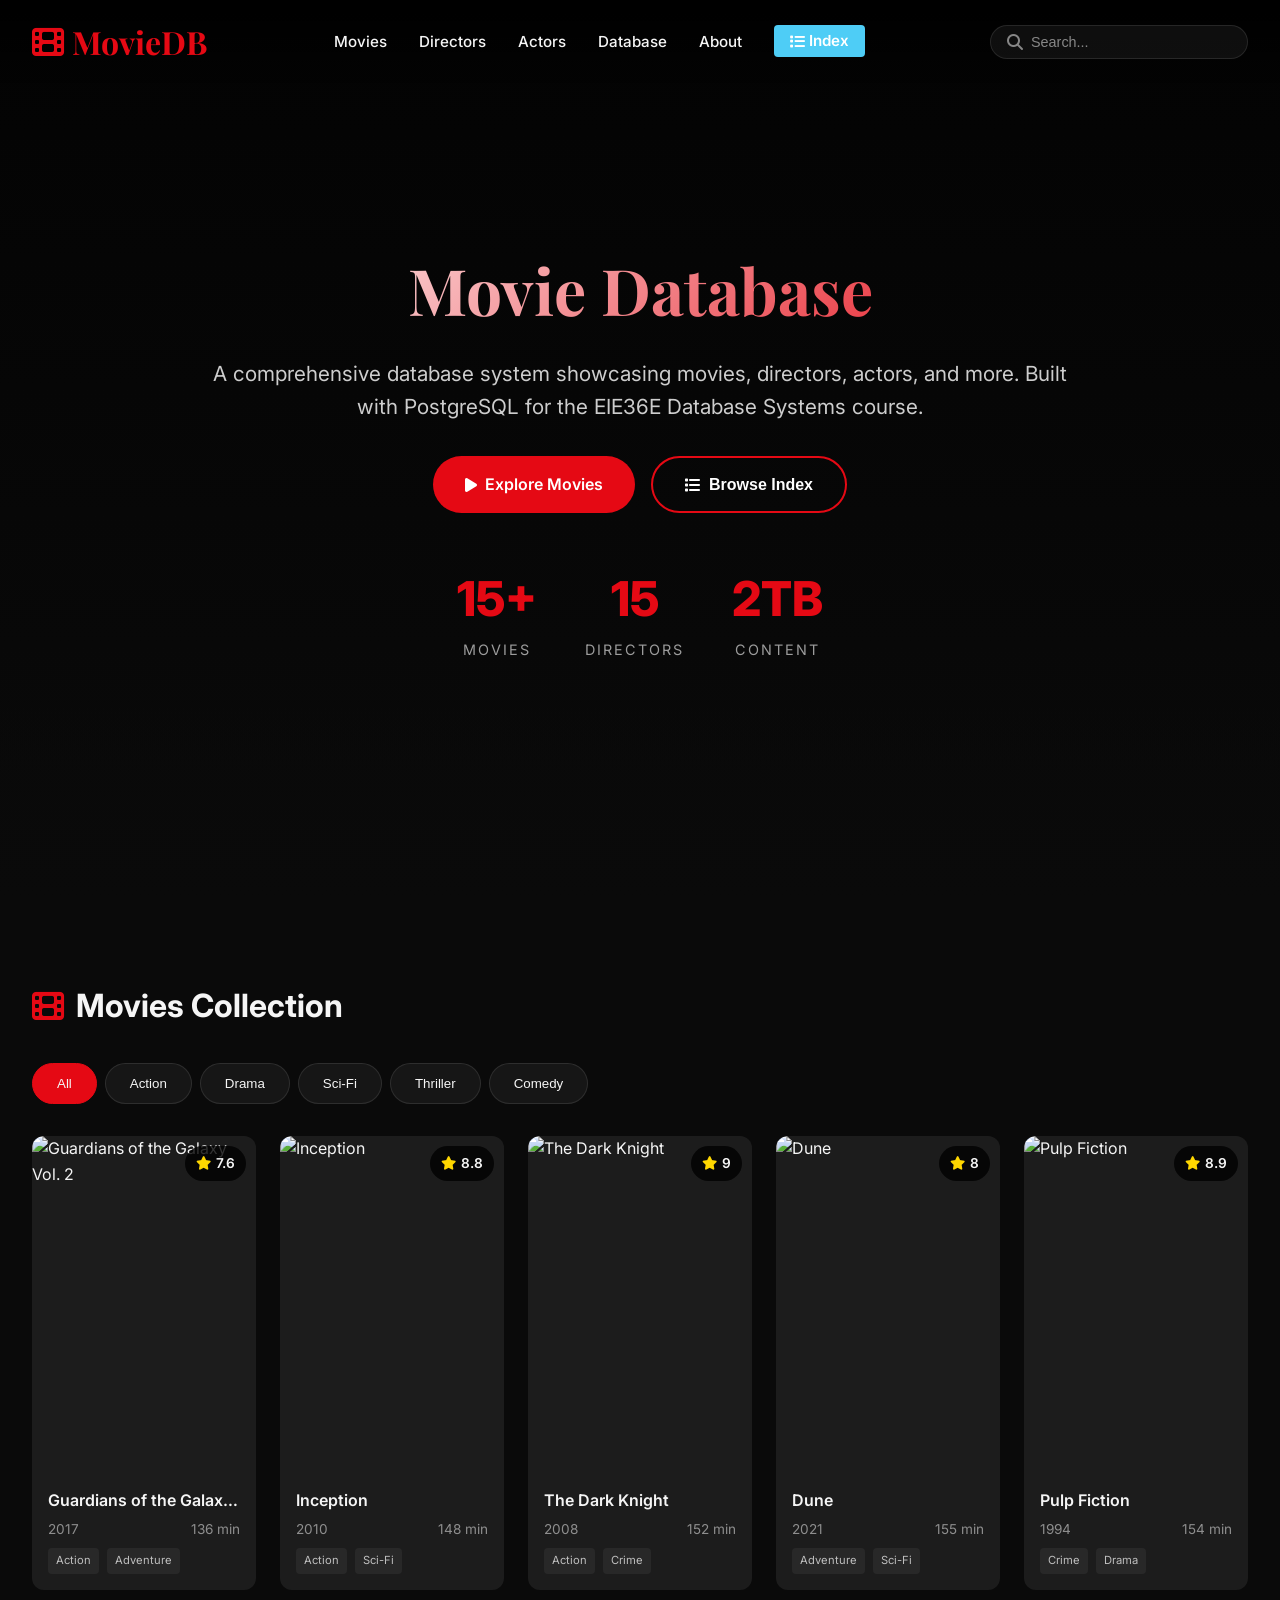
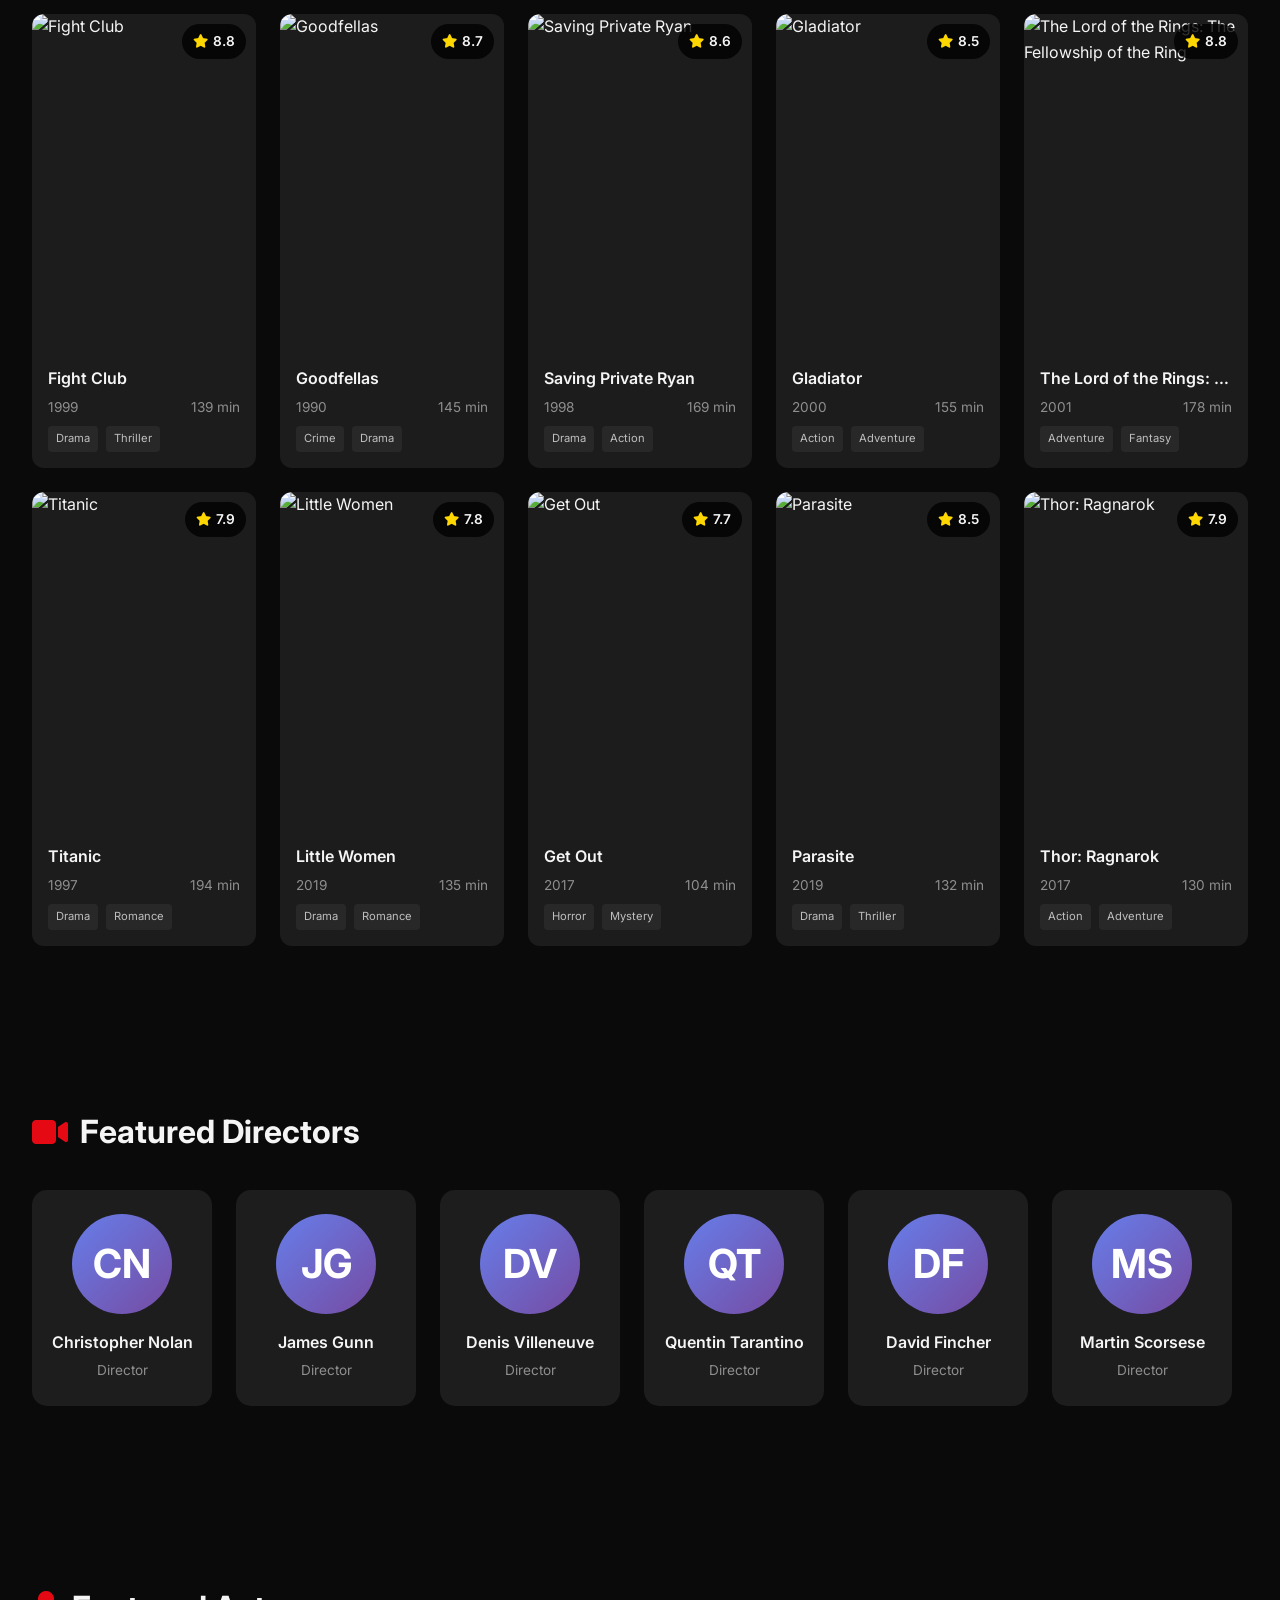
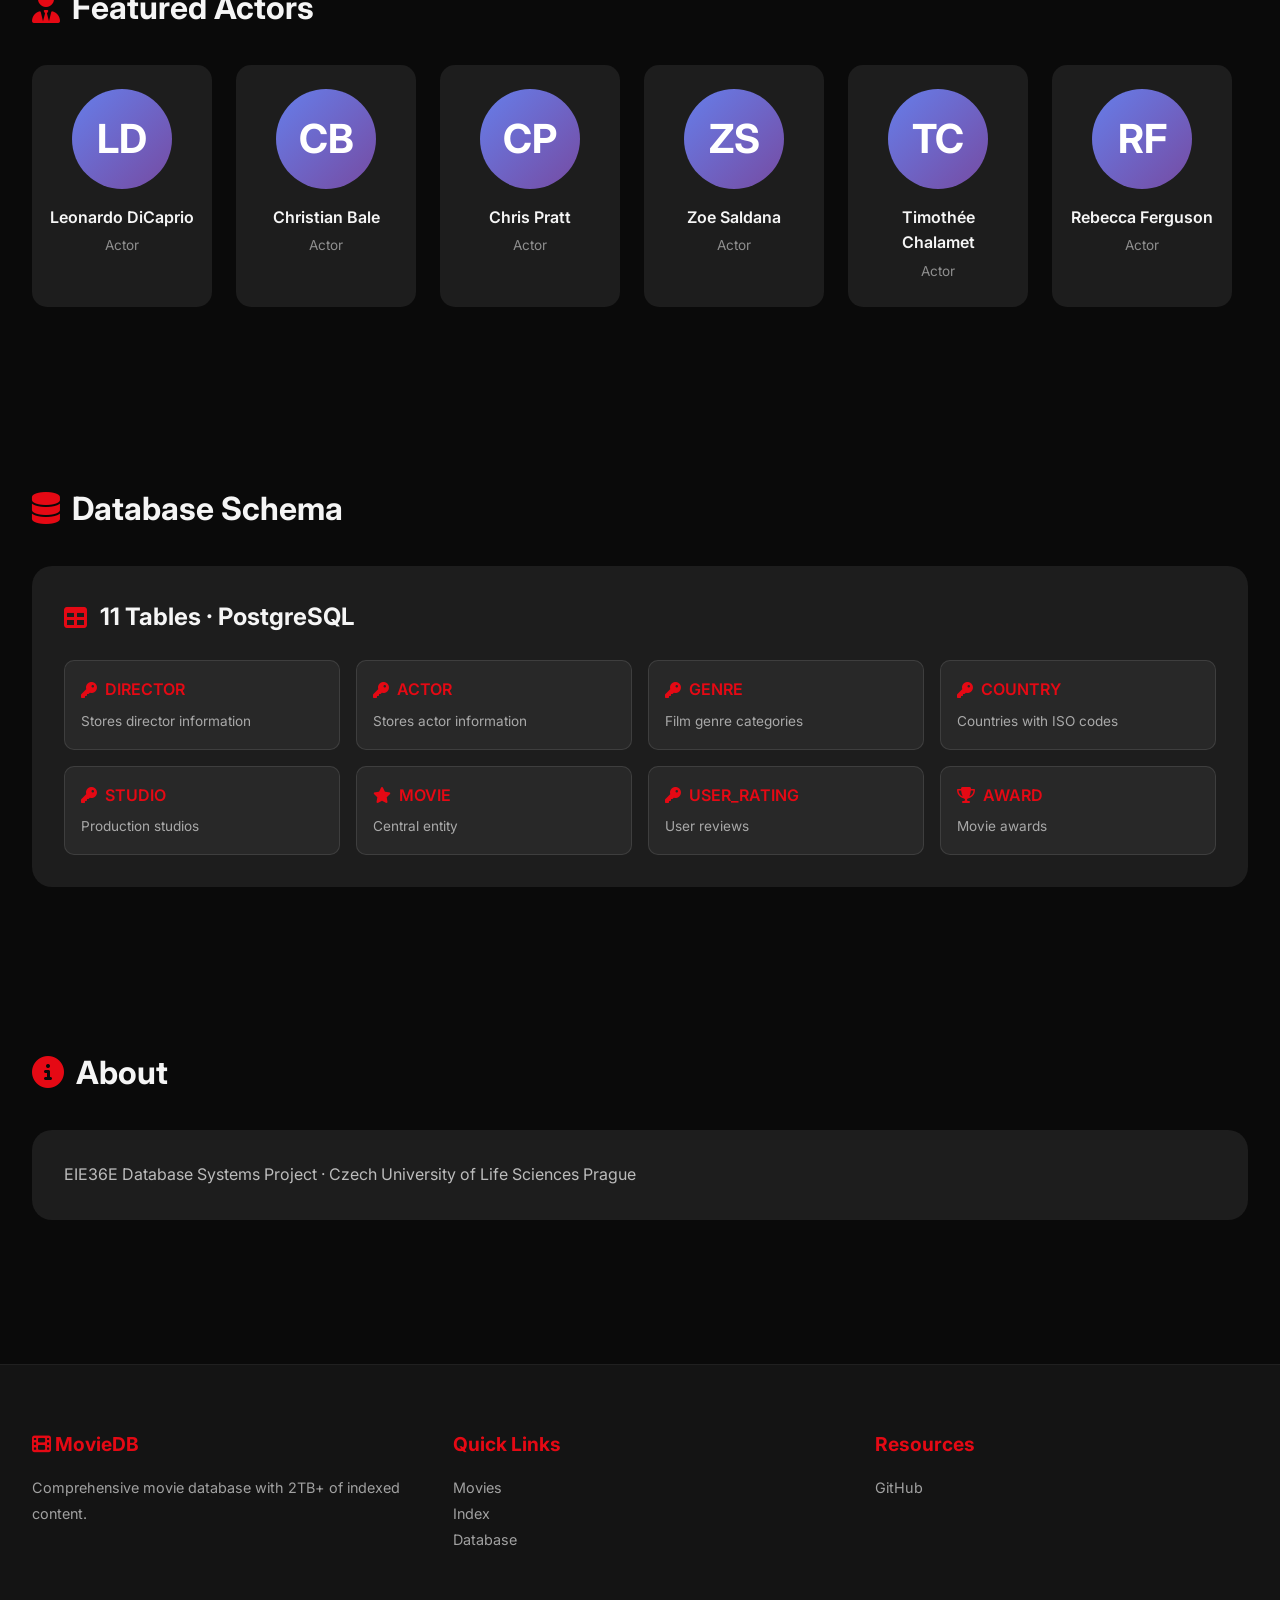
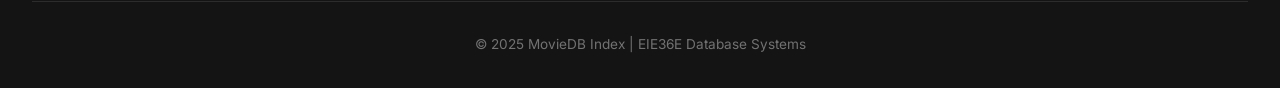
==== docs/index.html @ 55e84bba "Update README with correct links, add database-connected Index view" ====
<!DOCTYPE html>
<html lang="en">
<head>
    <meta charset="UTF-8">
    <meta name="viewport" content="width=device-width, initial-scale=1.0">
    <title>MovieDB | Index</title>
    <link rel="preconnect" href="https://fonts.googleapis.com">
    <link rel="preconnect" href="https://fonts.gstatic.com" crossorigin>
    <link href="https://fonts.googleapis.com/css2?family=Inter:wght@300;400;500;600;700;800&family=Playfair+Display:wght@700&family=Ubuntu+Mono:wght@400;700&display=swap" rel="stylesheet">
    <link rel="stylesheet" href="https://cdnjs.cloudflare.com/ajax/libs/font-awesome/6.5.1/css/all.min.css">
    <style>
        :root {
            --primary: #e50914;
            --primary-dark: #b20710;
            --secondary: #564d4d;
            --dark: #141414;
            --darker: #0a0a0a;
            --light: #f5f5f5;
            --gold: #ffd700;
            --green: #5cb85c;
            --blue: #3498db;
            --purple: #9b59b6;
            --gradient: linear-gradient(135deg, #667eea 0%, #764ba2 100%);
            --card-bg: rgba(30, 30, 30, 0.95);
            --glass: rgba(255, 255, 255, 0.05);
            /* Index theme colors */
            --idx-bg: #0f1115;
            --idx-surface: #111a23;
            --idx-border: #1b2532;
            --idx-accent: #4ecdf6;
            --idx-highlight: #d0ff45;
            --idx-text: #f1f5f9;
            --idx-muted: #8d97a7;
        }

        * { margin: 0; padding: 0; box-sizing: border-box; }

        body {
            font-family: 'Inter', -apple-system, BlinkMacSystemFont, sans-serif;
            background: var(--darker);
            color: var(--light);
            line-height: 1.6;
            overflow-x: hidden;
        }

        body.index-mode {
            background: var(--idx-bg);
            color: var(--idx-text);
            font-family: 'Ubuntu Mono', 'Consolas', 'Courier New', monospace;
        }

        ::-webkit-scrollbar { width: 8px; }
        ::-webkit-scrollbar-track { background: var(--dark); }
        ::-webkit-scrollbar-thumb { background: var(--primary); border-radius: 4px; }

        /* ==================== MAIN SITE HEADER ==================== */
        header {
            position: fixed;
            top: 0;
            left: 0;
            right: 0;
            z-index: 1000;
            background: linear-gradient(to bottom, rgba(0,0,0,0.9) 0%, transparent 100%);
            padding: 1rem 2rem;
            transition: all 0.3s ease;
        }

        header.scrolled {
            background: rgba(0, 0, 0, 0.95);
            backdrop-filter: blur(10px);
            box-shadow: 0 2px 20px rgba(0,0,0,0.5);
        }

        nav {
            max-width: 1400px;
            margin: 0 auto;
            display: flex;
            justify-content: space-between;
            align-items: center;
        }

        .logo {
            font-family: 'Playfair Display', serif;
            font-size: 2rem;
            font-weight: 700;
            color: var(--primary);
            text-decoration: none;
            display: flex;
            align-items: center;
            gap: 0.5rem;
            cursor: pointer;
        }

        .nav-links {
            display: flex;
            gap: 2rem;
            list-style: none;
        }

        .nav-links a {
            color: var(--light);
            text-decoration: none;
            font-weight: 500;
            transition: color 0.3s;
            font-size: 0.95rem;
            cursor: pointer;
        }

        .nav-links a:hover, .nav-links a.active { color: var(--primary); }

        .nav-links .index-link {
            background: var(--idx-accent);
            padding: 0.4rem 1rem;
            border-radius: 4px;
            color: white !important;
            font-weight: 600;
        }

        .nav-links .index-link:hover {
            background: #ff6b6b;
        }

        .search-box {
            display: flex;
            align-items: center;
            background: var(--glass);
            border: 1px solid rgba(255,255,255,0.1);
            border-radius: 25px;
            padding: 0.5rem 1rem;
            transition: all 0.3s;
        }

        .search-box:focus-within {
            border-color: var(--primary);
            box-shadow: 0 0 20px rgba(229, 9, 20, 0.2);
        }

        .search-box input {
            background: transparent;
            border: none;
            color: var(--light);
            outline: none;
            width: 200px;
            font-size: 0.9rem;
        }

        .search-box input::placeholder { color: rgba(255,255,255,0.5); }
        .search-box i { color: rgba(255,255,255,0.5); margin-right: 0.5rem; }

        /* ==================== MAIN SITE VIEW ==================== */
        #mainSite { display: block; }
        #indexView { display: none; }

        body.index-mode #mainSite { display: none; }
        body.index-mode #indexView { display: block; }
        body.index-mode header { background: var(--idx-surface); border-bottom: 1px solid var(--idx-border); }
        body.index-mode .logo { color: var(--idx-accent); font-family: 'Ubuntu Mono', monospace; }

        .hero {
            min-height: 100vh;
            display: flex;
            align-items: center;
            justify-content: center;
            background: linear-gradient(to bottom, rgba(0,0,0,0.7) 0%, var(--darker) 100%),
                        url('https://images.unsplash.com/photo-1489599849927-2ee91cede3ba?ixlib=rb-4.0.3&auto=format&fit=crop&w=2000&q=80');
            background-size: cover;
            background-position: center;
            background-attachment: fixed;
            text-align: center;
            padding: 2rem;
            position: relative;
        }

        .hero::before {
            content: '';
            position: absolute;
            bottom: 0;
            left: 0;
            right: 0;
            height: 200px;
            background: linear-gradient(to top, var(--darker), transparent);
        }

        .hero-content {
            position: relative;
            z-index: 1;
            max-width: 900px;
        }

        .hero h1 {
            font-family: 'Playfair Display', serif;
            font-size: 4rem;
            margin-bottom: 1rem;
            background: linear-gradient(135deg, #fff 0%, #e50914 100%);
            -webkit-background-clip: text;
            -webkit-text-fill-color: transparent;
            background-clip: text;
        }

        .hero p {
            font-size: 1.3rem;
            color: rgba(255,255,255,0.8);
            margin-bottom: 2rem;
        }

        .hero-stats {
            display: flex;
            justify-content: center;
            gap: 3rem;
            margin-top: 3rem;
        }

        .stat { text-align: center; }
        .stat-number { font-size: 3rem; font-weight: 800; color: var(--primary); }
        .stat-label { font-size: 0.9rem; color: rgba(255,255,255,0.6); text-transform: uppercase; letter-spacing: 2px; }

        .btn {
            display: inline-flex;
            align-items: center;
            gap: 0.5rem;
            padding: 1rem 2rem;
            background: var(--primary);
            color: white;
            text-decoration: none;
            border-radius: 30px;
            font-weight: 600;
            transition: all 0.3s;
            border: none;
            cursor: pointer;
            font-size: 1rem;
        }

        .btn:hover {
            background: var(--primary-dark);
            transform: translateY(-2px);
            box-shadow: 0 10px 30px rgba(229, 9, 20, 0.4);
        }

        .btn-outline { background: transparent; border: 2px solid var(--primary); }
        .btn-outline:hover { background: var(--primary); }

        section { padding: 5rem 2rem; max-width: 1400px; margin: 0 auto; }

        .section-header {
            display: flex;
            justify-content: space-between;
            align-items: center;
            margin-bottom: 2rem;
        }

        .section-title {
            font-size: 2rem;
            font-weight: 700;
            display: flex;
            align-items: center;
            gap: 0.75rem;
        }

        .section-title i { color: var(--primary); }

        .filter-tabs {
            display: flex;
            gap: 0.5rem;
            margin-bottom: 2rem;
            flex-wrap: wrap;
        }

        .filter-tab {
            padding: 0.75rem 1.5rem;
            background: var(--glass);
            border: 1px solid rgba(255,255,255,0.1);
            border-radius: 25px;
            color: var(--light);
            cursor: pointer;
            transition: all 0.3s;
            font-weight: 500;
        }

        .filter-tab:hover, .filter-tab.active {
            background: var(--primary);
            border-color: var(--primary);
        }

        .movie-grid {
            display: grid;
            grid-template-columns: repeat(auto-fill, minmax(220px, 1fr));
            gap: 1.5rem;
        }

        .movie-card {
            background: var(--card-bg);
            border-radius: 12px;
            overflow: hidden;
            transition: all 0.4s cubic-bezier(0.175, 0.885, 0.32, 1.275);
            cursor: pointer;
            position: relative;
        }

        .movie-card:hover {
            transform: translateY(-10px) scale(1.02);
            box-shadow: 0 20px 40px rgba(0,0,0,0.5);
        }

        .movie-poster {
            position: relative;
            aspect-ratio: 2/3;
            overflow: hidden;
        }

        .movie-poster img {
            width: 100%;
            height: 100%;
            object-fit: cover;
            transition: transform 0.4s;
        }

        .movie-card:hover .movie-poster img { transform: scale(1.1); }

        .movie-rating {
            position: absolute;
            top: 10px;
            right: 10px;
            background: rgba(0,0,0,0.8);
            padding: 0.4rem 0.7rem;
            border-radius: 20px;
            display: flex;
            align-items: center;
            gap: 0.3rem;
            font-weight: 600;
            font-size: 0.85rem;
        }

        .movie-rating i { color: var(--gold); }

        .movie-overlay {
            position: absolute;
            bottom: 0;
            left: 0;
            right: 0;
            background: linear-gradient(to top, rgba(0,0,0,0.95), transparent);
            padding: 2rem 1rem 1rem;
            opacity: 0;
            transform: translateY(20px);
            transition: all 0.3s;
        }

        .movie-card:hover .movie-overlay { opacity: 1; transform: translateY(0); }

        .movie-info { padding: 1rem; }
        .movie-title { font-weight: 600; font-size: 1rem; margin-bottom: 0.3rem; white-space: nowrap; overflow: hidden; text-overflow: ellipsis; }
        .movie-meta { display: flex; justify-content: space-between; font-size: 0.85rem; color: rgba(255,255,255,0.5); }

        .movie-genres { display: flex; gap: 0.5rem; flex-wrap: wrap; margin-top: 0.5rem; }
        .genre-tag { background: var(--glass); padding: 0.25rem 0.5rem; border-radius: 4px; font-size: 0.7rem; color: rgba(255,255,255,0.7); }

        /* People scroll */
        .people-scroll {
            display: flex;
            gap: 1.5rem;
            overflow-x: auto;
            padding-bottom: 1rem;
            scroll-snap-type: x mandatory;
        }

        .person-card {
            flex: 0 0 180px;
            scroll-snap-align: start;
            text-align: center;
            background: var(--card-bg);
            border-radius: 15px;
            padding: 1.5rem 1rem;
            transition: all 0.3s;
        }

        .person-card:hover { transform: translateY(-5px); background: rgba(229, 9, 20, 0.1); }

        .person-avatar {
            width: 100px;
            height: 100px;
            border-radius: 50%;
            background: var(--gradient);
            margin: 0 auto 1rem;
            display: flex;
            align-items: center;
            justify-content: center;
            font-size: 2.5rem;
            font-weight: 700;
            color: white;
        }

        .person-name { font-weight: 600; margin-bottom: 0.3rem; }
        .person-role { font-size: 0.85rem; color: rgba(255,255,255,0.5); }

        /* Schema section */
        .schema-section {
            background: var(--card-bg);
            border-radius: 20px;
            padding: 2rem;
            margin-top: 2rem;
        }

        .schema-title { font-size: 1.5rem; margin-bottom: 1.5rem; display: flex; align-items: center; gap: 0.75rem; }
        .schema-title i { color: var(--primary); }

        .table-list { display: grid; grid-template-columns: repeat(auto-fit, minmax(250px, 1fr)); gap: 1rem; }

        .table-item {
            background: var(--glass);
            border-radius: 10px;
            padding: 1rem;
            border: 1px solid rgba(255,255,255,0.1);
            transition: all 0.3s;
        }

        .table-item:hover { border-color: var(--primary); }
        .table-name { font-weight: 600; color: var(--primary); margin-bottom: 0.5rem; display: flex; align-items: center; gap: 0.5rem; }
        .table-desc { font-size: 0.85rem; color: rgba(255,255,255,0.6); }

        /* Footer */
        footer {
            background: var(--dark);
            padding: 4rem 2rem 2rem;
            margin-top: 4rem;
            border-top: 1px solid rgba(255,255,255,0.05);
        }

        .footer-content {
            max-width: 1400px;
            margin: 0 auto;
            display: grid;
            grid-template-columns: repeat(auto-fit, minmax(250px, 1fr));
            gap: 3rem;
        }

        .footer-section h3 { font-size: 1.2rem; margin-bottom: 1rem; color: var(--primary); }
        .footer-section p, .footer-section a { color: rgba(255,255,255,0.6); font-size: 0.9rem; line-height: 1.8; }
        .footer-section a { display: block; text-decoration: none; transition: color 0.3s; }
        .footer-section a:hover { color: var(--primary); }

        .footer-bottom {
            max-width: 1400px;
            margin: 3rem auto 0;
            padding-top: 2rem;
            border-top: 1px solid rgba(255,255,255,0.1);
            text-align: center;
            color: rgba(255,255,255,0.4);
            font-size: 0.85rem;
        }

        /* Modal */
        .modal {
            display: none;
            position: fixed;
            top: 0;
            left: 0;
            right: 0;
            bottom: 0;
            background: rgba(0,0,0,0.9);
            z-index: 2000;
            padding: 2rem;
            overflow-y: auto;
            align-items: center;
            justify-content: center;
        }

        .modal.active { display: flex; }

        .modal-content {
            background: var(--dark);
            border-radius: 20px;
            max-width: 900px;
            width: 100%;
            max-height: 90vh;
            overflow-y: auto;
            position: relative;
        }

        .modal-close {
            position: absolute;
            top: 1rem;
            right: 1rem;
            width: 40px;
            height: 40px;
            border-radius: 50%;
            background: rgba(0,0,0,0.5);
            border: none;
            color: white;
            font-size: 1.2rem;
            cursor: pointer;
            z-index: 10;
            transition: all 0.3s;
        }

        .modal-close:hover { background: var(--primary); }

        .modal-header { position: relative; height: 300px; }
        .modal-header img { width: 100%; height: 100%; object-fit: cover; }
        .modal-header::after { content: ''; position: absolute; bottom: 0; left: 0; right: 0; height: 150px; background: linear-gradient(to top, var(--dark), transparent); }

        .modal-body { padding: 2rem; margin-top: -80px; position: relative; }
        .modal-title { font-size: 2rem; font-weight: 800; margin-bottom: 0.5rem; }
        .modal-meta { display: flex; gap: 1.5rem; flex-wrap: wrap; margin-bottom: 1.5rem; color: rgba(255,255,255,0.7); }
        .modal-meta span { display: flex; align-items: center; gap: 0.5rem; }
        .modal-meta i { color: var(--primary); }
        .modal-plot { font-size: 1.1rem; line-height: 1.8; color: rgba(255,255,255,0.8); margin-bottom: 2rem; }
        .modal-section { margin-bottom: 1.5rem; }
        .modal-section h3 { font-size: 1.1rem; margin-bottom: 0.75rem; color: var(--primary); }
        .modal-tags { display: flex; gap: 0.5rem; flex-wrap: wrap; }
        .modal-tag { background: var(--glass); padding: 0.5rem 1rem; border-radius: 20px; font-size: 0.9rem; }

        /* ==================== INDEX VIEW - PIRATE BAY STYLE ==================== */
        .index-container {
            min-height: 100vh;
            padding-top: 80px;
            background: var(--idx-bg);
        }

        .index-header {
            background: linear-gradient(135deg, var(--idx-surface) 0%, #0f0f23 100%);
            padding: 3rem 2rem;
            text-align: center;
            border-bottom: 2px solid var(--idx-accent);
        }

        .index-logo {
            font-size: 3rem;
            font-weight: 700;
            color: var(--idx-accent);
            margin-bottom: 0.5rem;
            font-family: 'Ubuntu Mono', monospace;
            text-shadow: 0 0 20px rgba(233, 69, 96, 0.5);
        }

        .index-logo i { margin-right: 0.5rem; }

        .index-tagline {
            color: var(--idx-muted);
            font-size: 1rem;
            margin-bottom: 2rem;
        }

        .index-search {
            max-width: 700px;
            margin: 0 auto;
            display: flex;
            gap: 0.5rem;
        }

        .index-search input {
            flex: 1;
            padding: 1rem 1.5rem;
            background: var(--idx-surface);
            border: 2px solid var(--idx-border);
            border-radius: 8px;
            color: var(--idx-text);
            font-size: 1rem;
            font-family: inherit;
            outline: none;
            transition: all 0.3s;
        }

        .index-search input:focus {
            border-color: var(--idx-accent);
            box-shadow: 0 0 20px rgba(233, 69, 96, 0.2);
        }

        .index-search input::placeholder { color: var(--idx-muted); }

        .index-search button {
            padding: 1rem 2rem;
            background: var(--idx-accent);
            border: none;
            border-radius: 8px;
            color: white;
            font-weight: 600;
            cursor: pointer;
            transition: all 0.3s;
            font-family: inherit;
        }

        .index-search button:hover { background: #ff6b6b; transform: translateY(-2px); }

        .index-stats {
            display: flex;
            justify-content: center;
            gap: 3rem;
            margin-top: 2rem;
            flex-wrap: wrap;
        }

        .index-stat {
            text-align: center;
        }

        .index-stat-value {
            font-size: 2rem;
            font-weight: 700;
            color: var(--idx-green);
        }

        .index-stat-label {
            font-size: 0.8rem;
            color: var(--idx-muted);
            text-transform: uppercase;
        }

        .index-nav {
            background: var(--idx-surface);
            padding: 1rem 2rem;
            border-bottom: 1px solid var(--idx-border);
            display: flex;
            justify-content: center;
            gap: 0.5rem;
            flex-wrap: wrap;
        }

        .index-nav-btn {
            padding: 0.6rem 1.2rem;
            background: transparent;
            border: 1px solid var(--idx-border);
            border-radius: 4px;
            color: var(--idx-text);
            cursor: pointer;
            transition: all 0.3s;
            font-family: inherit;
            font-size: 0.85rem;
        }

        .index-nav-btn:hover, .index-nav-btn.active {
            background: var(--idx-accent);
            border-color: var(--idx-accent);
        }

        .index-content {
            max-width: 1400px;
            margin: 0 auto;
            padding: 2rem;
        }

        .index-table-header {
            display: grid;
            grid-template-columns: 40px 2fr 120px 100px 100px 80px 150px;
            gap: 1rem;
            padding: 1rem;
            background: var(--idx-surface);
            border: 1px solid var(--idx-border);
            border-radius: 8px 8px 0 0;
            font-weight: 600;
            font-size: 0.85rem;
            color: var(--idx-accent);
            text-transform: uppercase;
        }

        .index-table-body {
            background: rgba(22, 33, 62, 0.5);
            border: 1px solid var(--idx-border);
            border-top: none;
            border-radius: 0 0 8px 8px;
        }

        .index-row {
            display: grid;
            grid-template-columns: 40px 2fr 120px 100px 100px 80px 150px;
            gap: 1rem;
            padding: 1rem;
            border-bottom: 1px solid var(--idx-border);
            transition: all 0.2s;
            align-items: center;
        }

        .index-row:last-child { border-bottom: none; }
        .index-row:hover { background: rgba(233, 69, 96, 0.1); }

        .index-row-type {
            text-align: center;
        }

        .index-row-type i {
            font-size: 1.2rem;
        }

        .type-movie { color: var(--idx-accent); }
        .type-tv { color: var(--blue); }
        .type-anime { color: var(--purple); }

        .index-row-name {
            display: flex;
            flex-direction: column;
            gap: 0.3rem;
        }

        .index-row-title {
            color: var(--idx-green);
            font-weight: 500;
            cursor: pointer;
            transition: color 0.3s;
        }

        .index-row-title:hover { color: #00ffaa; text-decoration: underline; }

        .index-row-tags {
            display: flex;
            gap: 0.5rem;
            flex-wrap: wrap;
        }

        .index-tag {
            padding: 0.2rem 0.5rem;
            background: var(--idx-border);
            border-radius: 3px;
            font-size: 0.7rem;
            color: var(--idx-muted);
        }

        .index-tag.quality { background: var(--idx-accent); color: white; }
        .index-tag.hdr { background: #9b59b6; color: white; }
        .index-tag.x265 { background: #27ae60; color: white; }

        .index-row-category { color: var(--idx-muted); font-size: 0.85rem; }
        .index-row-size { color: var(--idx-text); font-weight: 500; }
        .index-row-date { color: var(--idx-muted); font-size: 0.85rem; }
        .index-row-seeds { color: var(--idx-green); font-weight: 600; }
        .index-row-actions { display: flex; gap: 0.5rem; }

        .index-action-btn {
            padding: 0.4rem 0.8rem;
            border: none;
            border-radius: 4px;
            cursor: pointer;
            font-size: 0.8rem;
            transition: all 0.3s;
        }

        .index-action-btn.magnet {
            background: var(--idx-green);
            color: #000;
        }

        .index-action-btn.info {
            background: var(--idx-border);
            color: var(--idx-text);
        }

        .index-action-btn:hover { transform: translateY(-2px); }

        .index-pagination {
            display: flex;
            justify-content: center;
            gap: 0.5rem;
            margin-top: 2rem;
        }

        .index-page-btn {
            padding: 0.5rem 1rem;
            background: var(--idx-surface);
            border: 1px solid var(--idx-border);
            border-radius: 4px;
            color: var(--idx-text);
            cursor: pointer;
            transition: all 0.3s;
        }

        .index-page-btn:hover, .index-page-btn.active {
            background: var(--idx-accent);
            border-color: var(--idx-accent);
        }

        .index-footer {
            background: var(--idx-surface);
            padding: 2rem;
            margin-top: 3rem;
            border-top: 1px solid var(--idx-border);
            text-align: center;
            color: var(--idx-muted);
            font-size: 0.85rem;
        }

        .back-to-main {
            position: fixed;
            bottom: 2rem;
            right: 2rem;
            padding: 1rem 1.5rem;
            background: var(--idx-accent);
            color: white;
            border: none;
            border-radius: 50px;
            cursor: pointer;
            font-weight: 600;
            box-shadow: 0 4px 20px rgba(233, 69, 96, 0.4);
            z-index: 999;
            display: none;
            align-items: center;
            gap: 0.5rem;
            transition: all 0.3s;
        }

        body.index-mode .back-to-main { display: flex; }
        .back-to-main:hover { transform: translateY(-3px); box-shadow: 0 6px 30px rgba(233, 69, 96, 0.6); }

        /* Responsive */
        @media (max-width: 1024px) {
            .index-table-header, .index-row {
                grid-template-columns: 40px 1fr 80px 80px;
            }
            .index-row-category, .index-row-date, .index-row-actions { display: none; }
        }

        @media (max-width: 768px) {
            .hero h1 { font-size: 2.5rem; }
            .nav-links { display: none; }
            .hero-stats { flex-direction: column; gap: 1.5rem; }
            .index-table-header, .index-row {
                grid-template-columns: 1fr 80px;
            }
            .index-row-type { display: none; }
            .index-search { flex-direction: column; }
        }

        .fade-in { opacity: 0; transform: translateY(20px); animation: fadeIn 0.6s ease forwards; }
        @keyframes fadeIn { to { opacity: 1; transform: translateY(0); } }
    </style>
</head>
<body>
    <header id="header">
        <nav>
            <a class="logo" onclick="showMainSite()"><i class="fas fa-film"></i> MovieDB</a>
            <ul class="nav-links">
                <li><a href="#movies" onclick="showMainSite()">Movies</a></li>
                <li><a href="#directors" onclick="showMainSite()">Directors</a></li>
                <li><a href="#actors" onclick="showMainSite()">Actors</a></li>
                <li><a href="#schema" onclick="showMainSite()">Database</a></li>
                <li><a href="#about" onclick="showMainSite()">About</a></li>
                <li><a class="index-link" onclick="showIndexView()"><i class="fas fa-list"></i> Index</a></li>
            </ul>
            <div class="search-box">
                <i class="fas fa-search"></i>
                <input type="text" id="searchInput" placeholder="Search...">
            </div>
        </nav>
    </header>

    <!-- ==================== MAIN SITE VIEW ==================== -->
    <div id="mainSite">
        <section class="hero">
            <div class="hero-content">
                <h1>Movie Database</h1>
                <p>A comprehensive database system showcasing movies, directors, actors, and more. Built with PostgreSQL for the EIE36E Database Systems course.</p>
                <div style="display: flex; gap: 1rem; justify-content: center; flex-wrap: wrap;">
                    <a href="#movies" class="btn"><i class="fas fa-play"></i> Explore Movies</a>
                    <button class="btn btn-outline" onclick="showIndexView()"><i class="fas fa-list"></i> Browse Index</button>
                </div>
                <div class="hero-stats">
                    <div class="stat"><div class="stat-number" id="movieCount">2000+</div><div class="stat-label">Movies</div></div>
                    <div class="stat"><div class="stat-number" id="directorCount">500+</div><div class="stat-label">Directors</div></div>
                    <div class="stat"><div class="stat-number">2TB</div><div class="stat-label">Content</div></div>
                </div>
            </div>
        </section>

        <section id="movies">
            <div class="section-header">
                <h2 class="section-title"><i class="fas fa-film"></i> Movies Collection</h2>
            </div>
            <div class="filter-tabs" id="genreFilters">
                <button class="filter-tab active" data-genre="all">All</button>
                <button class="filter-tab" data-genre="Action">Action</button>
                <button class="filter-tab" data-genre="Drama">Drama</button>
                <button class="filter-tab" data-genre="Sci-Fi">Sci-Fi</button>
                <button class="filter-tab" data-genre="Thriller">Thriller</button>
                <button class="filter-tab" data-genre="Comedy">Comedy</button>
            </div>
            <div class="movie-grid" id="movieGrid"></div>
        </section>

        <section id="directors">
            <div class="section-header"><h2 class="section-title"><i class="fas fa-video"></i> Featured Directors</h2></div>
            <div class="people-scroll" id="directorsScroll"></div>
        </section>

        <section id="actors">
            <div class="section-header"><h2 class="section-title"><i class="fas fa-user-tie"></i> Featured Actors</h2></div>
            <div class="people-scroll" id="actorsScroll"></div>
        </section>

        <section id="schema">
            <div class="section-header"><h2 class="section-title"><i class="fas fa-database"></i> Database Schema</h2></div>
            <div class="schema-section">
                <h3 class="schema-title"><i class="fas fa-table"></i> 11 Tables · PostgreSQL</h3>
                <div class="table-list">
                    <div class="table-item"><div class="table-name"><i class="fas fa-key"></i> DIRECTOR</div><div class="table-desc">Stores director information</div></div>
                    <div class="table-item"><div class="table-name"><i class="fas fa-key"></i> ACTOR</div><div class="table-desc">Stores actor information</div></div>
                    <div class="table-item"><div class="table-name"><i class="fas fa-key"></i> GENRE</div><div class="table-desc">Film genre categories</div></div>
                    <div class="table-item"><div class="table-name"><i class="fas fa-key"></i> COUNTRY</div><div class="table-desc">Countries with ISO codes</div></div>
                    <div class="table-item"><div class="table-name"><i class="fas fa-key"></i> STUDIO</div><div class="table-desc">Production studios</div></div>
                    <div class="table-item"><div class="table-name"><i class="fas fa-star"></i> MOVIE</div><div class="table-desc">Central entity</div></div>
                    <div class="table-item"><div class="table-name"><i class="fas fa-key"></i> USER_RATING</div><div class="table-desc">User reviews</div></div>
                    <div class="table-item"><div class="table-name"><i class="fas fa-trophy"></i> AWARD</div><div class="table-desc">Movie awards</div></div>
                </div>
            </div>
        </section>

        <section id="about">
            <div class="section-header"><h2 class="section-title"><i class="fas fa-info-circle"></i> About</h2></div>
            <div class="schema-section">
                <p style="color: rgba(255,255,255,0.7);">EIE36E Database Systems Project · Czech University of Life Sciences Prague</p>
            </div>
        </section>

        <footer>
            <div class="footer-content">
                <div class="footer-section"><h3><i class="fas fa-film"></i> MovieDB</h3><p>Comprehensive movie database with 2TB+ of indexed content.</p></div>
                <div class="footer-section"><h3>Quick Links</h3><a href="#movies">Movies</a><a href="#" onclick="showIndexView()">Index</a><a href="#schema">Database</a></div>
                <div class="footer-section"><h3>Resources</h3><a href="https://github.com/Hostilian/Movie_TVshow_index" target="_blank">GitHub</a></div>
            </div>
            <div class="footer-bottom"><p>© 2025 MovieDB Index | EIE36E Database Systems</p></div>
        </footer>
    </div>

    <!-- ==================== INDEX VIEW - PIRATE BAY STYLE ==================== -->
    <div id="indexView">
        <div class="index-container">
            <div class="index-header">
                <div class="index-logo"><i class="fas fa-skull-crossbones"></i> MovieDB Index</div>
                <p class="index-tagline">The galaxy's most resilient movie index · 2TB+ indexed</p>
                <div class="index-search">
                    <input type="text" id="indexSearchInput" placeholder="Search movies, TV shows, anime...">
                    <button onclick="searchIndex()"><i class="fas fa-search"></i> Search</button>
                </div>
                <div class="index-stats">
                    <div class="index-stat"><div class="index-stat-value" id="indexTotalFiles">2,847</div><div class="index-stat-label">Total Files</div></div>
                    <div class="index-stat"><div class="index-stat-value">2.1 TB</div><div class="index-stat-label">Total Size</div></div>
                    <div class="index-stat"><div class="index-stat-value">1,423</div><div class="index-stat-label">Movies</div></div>
                    <div class="index-stat"><div class="index-stat-value">892</div><div class="index-stat-label">TV Shows</div></div>
                    <div class="index-stat"><div class="index-stat-value">532</div><div class="index-stat-label">Anime</div></div>
                </div>
            </div>

            <nav class="index-nav">
                <button class="index-nav-btn active" data-cat="all">All</button>
                <button class="index-nav-btn" data-cat="movie"><i class="fas fa-film"></i> Movies</button>
                <button class="index-nav-btn" data-cat="tv"><i class="fas fa-tv"></i> TV Shows</button>
                <button class="index-nav-btn" data-cat="anime"><i class="fas fa-dragon"></i> Anime</button>
                <button class="index-nav-btn" data-cat="4k"><i class="fas fa-4k"></i> 4K/UHD</button>
                <button class="index-nav-btn" data-cat="hdr"><i class="fas fa-sun"></i> HDR</button>
                <button class="index-nav-btn" data-cat="recent"><i class="fas fa-clock"></i> Recent</button>
            </nav>

            <div class="index-content">
                <div class="index-table-header">
                    <div>Type</div>
                    <div>Name</div>
                    <div>Category</div>
                    <div>Size</div>
                    <div>Date</div>
                    <div>SE</div>
                    <div>Actions</div>
                </div>
                <div class="index-table-body" id="indexTableBody">
                    <!-- Rows will be generated by JS -->
                </div>

                <div class="index-pagination">
                    <button class="index-page-btn">«</button>
                    <button class="index-page-btn active">1</button>
                    <button class="index-page-btn">2</button>
                    <button class="index-page-btn">3</button>
                    <button class="index-page-btn">4</button>
                    <button class="index-page-btn">5</button>
                    <button class="index-page-btn">...</button>
                    <button class="index-page-btn">142</button>
                    <button class="index-page-btn">»</button>
                </div>
            </div>

            <div class="index-footer">
                <p><i class="fas fa-skull-crossbones"></i> MovieDB Index · For educational purposes only</p>
                <p style="margin-top: 0.5rem;">Built for EIE36E Database Systems · Czech University of Life Sciences Prague</p>
            </div>
        </div>
    </div>

    <button class="back-to-main" onclick="showMainSite()"><i class="fas fa-arrow-left"></i> Back to Main</button>

    <!-- Modal -->
    <div class="modal" id="movieModal">
        <div class="modal-content">
            <button class="modal-close" onclick="closeModal()"><i class="fas fa-times"></i></button>
            <div class="modal-header"><img id="modalPoster" src="" alt="Poster"></div>
            <div class="modal-body">
                <h2 class="modal-title" id="modalTitle"></h2>
                <div class="modal-meta" id="modalMeta"></div>
                <p class="modal-plot" id="modalPlot"></p>
                <div class="modal-section"><h3>Genres</h3><div class="modal-tags" id="modalGenres"></div></div>
                <div class="modal-section"><h3>Director</h3><div class="modal-tags" id="modalDirector"></div></div>
                <div class="modal-section"><h3>Cast</h3><div class="modal-tags" id="modalCast"></div></div>
            </div>
        </div>
    </div>

    <script>
        let db = null;
        let indexData = [];

        // Generate index data from database + sample additional content
        function generateIndexData() {
            let data = [];
            
            // Add movies from database
            if (db && db.movies) {
                db.movies.forEach(movie => {
                    const genre = db.genres.find(g => movie.genres.includes(g.genre_id))?.genre_name || 'Drama';
                    data.push({
                        type: 'movie',
                        name: movie.title,
                        year: movie.year,
                        quality: '4K',
                        hdr: true,
                        codec: 'x265',
                        size: `${(movie.runtime * 0.3 + Math.random() * 20).toFixed(1)} GB`,
                        date: movie.release_date || '2024-01-01',
                        seeds: Math.floor(movie.imdb_votes / 1000) || Math.floor(Math.random() * 3000),
                        category: genre,
                        imdb: movie.imdb_rating,
                        movie_id: movie.movie_id
                    });
                });
            }
            
            // Add sample TV shows and anime for variety
            const additionalContent = [
                { type: 'tv', name: 'Breaking Bad', year: 2008, quality: '1080p', hdr: false, codec: 'x264', size: '78.3 GB', date: '2024-11-20', seeds: 892, category: 'Drama', extra: 'Complete Series' },
                { type: 'anime', name: 'Attack on Titan', year: 2013, quality: '1080p', hdr: false, codec: 'x265', size: '95.2 GB', date: '2024-11-15', seeds: 2341, category: 'Anime', extra: 'Complete' },
                { type: 'tv', name: 'Game of Thrones', year: 2011, quality: '4K', hdr: true, codec: 'x265', size: '420.5 GB', date: '2024-11-10', seeds: 4521, category: 'Fantasy', extra: 'Complete Series' },
                { type: 'anime', name: 'Demon Slayer', year: 2019, quality: '4K', hdr: true, codec: 'x265', size: '125.8 GB', date: '2024-11-05', seeds: 3892, category: 'Anime', extra: 'S1-S4' },
                { type: 'tv', name: 'The Office (US)', year: 2005, quality: '1080p', hdr: false, codec: 'x264', size: '145.2 GB', date: '2024-10-28', seeds: 2134, category: 'Comedy', extra: 'Complete Series' },
                { type: 'anime', name: 'Death Note', year: 2006, quality: '1080p', hdr: false, codec: 'x265', size: '18.4 GB', date: '2024-10-20', seeds: 1789, category: 'Anime' },
                { type: 'tv', name: 'Stranger Things', year: 2016, quality: '4K', hdr: true, codec: 'x265', size: '285.6 GB', date: '2024-10-15', seeds: 3456, category: 'Sci-Fi', extra: 'S1-S4' },
                { type: 'anime', name: 'One Piece', year: 1999, quality: '1080p', hdr: false, codec: 'x265', size: '850.2 GB', date: '2024-10-08', seeds: 4521, category: 'Anime', extra: 'Ep 1-1100' },
                { type: 'tv', name: 'The Mandalorian', year: 2019, quality: '4K', hdr: true, codec: 'x265', size: '180.4 GB', date: '2024-09-28', seeds: 3215, category: 'Sci-Fi', extra: 'S1-S3' },
                { type: 'anime', name: 'Naruto Shippuden', year: 2007, quality: '1080p', hdr: false, codec: 'x265', size: '450.8 GB', date: '2024-09-15', seeds: 2876, category: 'Anime', extra: 'Complete' },
                { type: 'tv', name: 'The Last of Us', year: 2023, quality: '4K', hdr: true, codec: 'x265', size: '85.2 GB', date: '2024-09-10', seeds: 4123, category: 'Drama', extra: 'S1' },
                { type: 'movie', name: 'The Matrix', year: 1999, quality: '4K', hdr: true, codec: 'x265', size: '41.7 GB', date: '2024-11-18', seeds: 1567, category: 'Sci-Fi' },
                { type: 'movie', name: 'The Shawshank Redemption', year: 1994, quality: '4K', hdr: true, codec: 'x265', size: '42.3 GB', date: '2024-11-08', seeds: 1876, category: 'Drama' },
                { type: 'movie', name: 'The Godfather', year: 1972, quality: '4K', hdr: true, codec: 'x265', size: '55.2 GB', date: '2024-10-22', seeds: 2345, category: 'Crime' },
                { type: 'movie', name: 'Avengers: Endgame', year: 2019, quality: '4K', hdr: true, codec: 'x265', size: '72.1 GB', date: '2024-10-18', seeds: 5678, category: 'Action' },
                { type: 'movie', name: 'Joker', year: 2019, quality: '4K', hdr: true, codec: 'x265', size: '44.5 GB', date: '2024-10-10', seeds: 2987, category: 'Drama' },
                { type: 'movie', name: 'Interstellar', year: 2014, quality: '4K', hdr: true, codec: 'x265', size: '68.4 GB', date: '2024-11-25', seeds: 3421, category: 'Sci-Fi' },
            ];
            
            data = [...data, ...additionalContent];
            
            // Sort by date (newest first)
            data.sort((a, b) => new Date(b.date) - new Date(a.date));
            
            return data;
        }

        async function loadDatabase() {
            try {
                const response = await fetch('data/database.json');
                db = await response.json();
                indexData = generateIndexData();
                initializeApp();
                updateStats();
            } catch (error) {
                console.error('Error loading database:', error);
                indexData = generateIndexData();
                initializeApp();
            }
        }

        function updateStats() {
            if (db) {
                document.getElementById('movieCount').textContent = db.movies.length + '+';
                document.getElementById('directorCount').textContent = db.directors.length;
                document.getElementById('indexTotalFiles').textContent = indexData.length.toLocaleString();
            }
        }

        function initializeApp() {
            if (db) {
                renderMovies('all');
                renderDirectors();
                renderActors();
            }
            renderIndexTable();
            setupEventListeners();
        }

        function renderMovies(genreFilter) {
            const grid = document.getElementById('movieGrid');
            if (!db || !db.movies) {
                grid.innerHTML = '<p style="color: rgba(255,255,255,0.5); grid-column: 1/-1; text-align: center;">Loading movies...</p>';
                return;
            }
            grid.innerHTML = '';
            let movies = db.movies;
            if (genreFilter !== 'all') {
                const genreId = db.genres.find(g => g.genre_name === genreFilter)?.genre_id;
                movies = movies.filter(m => m.genres.includes(genreId));
            }
            movies.forEach((movie, index) => {
                const movieGenres = movie.genres.map(gid => db.genres.find(g => g.genre_id === gid)?.genre_name).filter(Boolean);
                const card = document.createElement('div');
                card.className = 'movie-card fade-in';
                card.style.animationDelay = `${index * 0.1}s`;
                card.onclick = () => openMovieModal(movie.movie_id);
                card.innerHTML = `
                    <div class="movie-poster">
                        <img src="${movie.poster}" alt="${movie.title}" loading="lazy">
                        <div class="movie-rating"><i class="fas fa-star"></i> ${movie.imdb_rating}</div>
                    </div>
                    <div class="movie-info">
                        <h3 class="movie-title">${movie.title}</h3>
                        <div class="movie-meta"><span>${movie.year}</span><span>${movie.runtime} min</span></div>
                        <div class="movie-genres">${movieGenres.slice(0, 2).map(g => `<span class="genre-tag">${g}</span>`).join('')}</div>
                    </div>`;
                grid.appendChild(card);
            });
        }

        function renderDirectors() {
            const scroll = document.getElementById('directorsScroll');
            if (!db || !db.directors) return;
            scroll.innerHTML = '';
            db.directors.forEach(director => {
                const initials = director.name.split(' ').map(n => n[0]).join('');
                const card = document.createElement('div');
                card.className = 'person-card';
                card.innerHTML = `<div class="person-avatar">${initials}</div><div class="person-name">${director.name}</div><div class="person-role">Director</div>`;
                scroll.appendChild(card);
            });
        }

        function renderActors() {
            const scroll = document.getElementById('actorsScroll');
            if (!db || !db.actors) return;
            scroll.innerHTML = '';
            db.actors.slice(0, 15).forEach(actor => {
                const initials = actor.name.split(' ').map(n => n[0]).join('');
                const card = document.createElement('div');
                card.className = 'person-card';
                card.innerHTML = `<div class="person-avatar">${initials}</div><div class="person-name">${actor.name}</div><div class="person-role">Actor</div>`;
                scroll.appendChild(card);
            });
        }

        function renderIndexTable(filter = 'all', searchQuery = '') {
            const tbody = document.getElementById('indexTableBody');
            let data = [...indexData];

            if (filter !== 'all') {
                if (filter === '4k') data = data.filter(d => d.quality === '4K');
                else if (filter === 'hdr') data = data.filter(d => d.hdr);
                else if (filter === 'recent') data = data.sort((a, b) => new Date(b.date) - new Date(a.date)).slice(0, 10);
                else data = data.filter(d => d.type === filter);
            }

            if (searchQuery) {
                data = data.filter(d => d.name.toLowerCase().includes(searchQuery.toLowerCase()));
            }

            tbody.innerHTML = data.map(item => `
                <div class="index-row">
                    <div class="index-row-type">
                        <i class="fas ${item.type === 'movie' ? 'fa-film type-movie' : item.type === 'tv' ? 'fa-tv type-tv' : 'fa-dragon type-anime'}"></i>
                    </div>
                    <div class="index-row-name">
                        <span class="index-row-title">${item.name} (${item.year})${item.extra ? ' - ' + item.extra : ''}</span>
                        <div class="index-row-tags">
                            <span class="index-tag quality">${item.quality}</span>
                            ${item.hdr ? '<span class="index-tag hdr">HDR</span>' : ''}
                            <span class="index-tag x265">${item.codec}</span>
                        </div>
                    </div>
                    <div class="index-row-category">${item.category}</div>
                    <div class="index-row-size">${item.size}</div>
                    <div class="index-row-date">${item.date}</div>
                    <div class="index-row-seeds">${item.seeds}</div>
                    <div class="index-row-actions">
                        <button class="index-action-btn magnet" title="Magnet"><i class="fas fa-magnet"></i></button>
                        <button class="index-action-btn info" title="Info"><i class="fas fa-info"></i></button>
                    </div>
                </div>
            `).join('');
        }

        function searchIndex() {
            const query = document.getElementById('indexSearchInput').value;
            renderIndexTable('all', query);
        }

        function showIndexView() {
            document.body.classList.add('index-mode');
            window.scrollTo(0, 0);
        }

        function showMainSite() {
            document.body.classList.remove('index-mode');
            window.scrollTo(0, 0);
        }

        function openMovieModal(movieId) {
            if (!db) return;
            const movie = db.movies.find(m => m.movie_id === movieId);
            if (!movie) return;
            const director = db.directors.find(d => d.director_id === movie.director_id);
            const genres = movie.genres.map(gid => db.genres.find(g => g.genre_id === gid)?.genre_name).filter(Boolean);
            const actors = movie.actors.map(aid => db.actors.find(a => a.actor_id === aid)?.name).filter(Boolean);

            document.getElementById('modalPoster').src = movie.poster;
            document.getElementById('modalTitle').textContent = movie.title;
            document.getElementById('modalPlot').textContent = movie.plot;
            document.getElementById('modalMeta').innerHTML = `
                <span><i class="fas fa-calendar"></i> ${movie.year}</span>
                <span><i class="fas fa-clock"></i> ${movie.runtime} min</span>
                <span><i class="fas fa-star"></i> ${movie.imdb_rating}/10</span>`;
            document.getElementById('modalGenres').innerHTML = genres.map(g => `<span class="modal-tag">${g}</span>`).join('');
            document.getElementById('modalDirector').innerHTML = `<span class="modal-tag">${director?.name || 'Unknown'}</span>`;
            document.getElementById('modalCast').innerHTML = actors.map(a => `<span class="modal-tag">${a}</span>`).join('');

            document.getElementById('movieModal').classList.add('active');
            document.body.style.overflow = 'hidden';
        }

        function closeModal() {
            document.getElementById('movieModal').classList.remove('active');
            document.body.style.overflow = '';
        }

        function setupEventListeners() {
            window.addEventListener('scroll', () => {
                document.getElementById('header').classList.toggle('scrolled', window.scrollY > 50);
            });

            document.querySelectorAll('.filter-tab').forEach(tab => {
                tab.addEventListener('click', () => {
                    document.querySelectorAll('.filter-tab').forEach(t => t.classList.remove('active'));
                    tab.classList.add('active');
                    renderMovies(tab.dataset.genre);
                });
            });

            document.querySelectorAll('.index-nav-btn').forEach(btn => {
                btn.addEventListener('click', () => {
                    document.querySelectorAll('.index-nav-btn').forEach(b => b.classList.remove('active'));
                    btn.classList.add('active');
                    renderIndexTable(btn.dataset.cat);
                });
            });

            document.getElementById('searchInput').addEventListener('input', (e) => {
                const query = e.target.value.toLowerCase();
                if (document.body.classList.contains('index-mode')) {
                    renderIndexTable('all', query);
                } else {
                    document.querySelectorAll('.movie-card').forEach(card => {
                        const title = card.querySelector('.movie-title').textContent.toLowerCase();
                        card.style.display = title.includes(query) ? 'block' : 'none';
                    });
                }
            });

            document.getElementById('indexSearchInput').addEventListener('keypress', (e) => {
                if (e.key === 'Enter') searchIndex();
            });

            document.getElementById('movieModal').addEventListener('click', (e) => {
                if (e.target.id === 'movieModal') closeModal();
            });

            document.addEventListener('keydown', (e) => {
                if (e.key === 'Escape') closeModal();
            });
        }

        document.addEventListener('DOMContentLoaded', loadDatabase);
    </script>
</body>
</html>
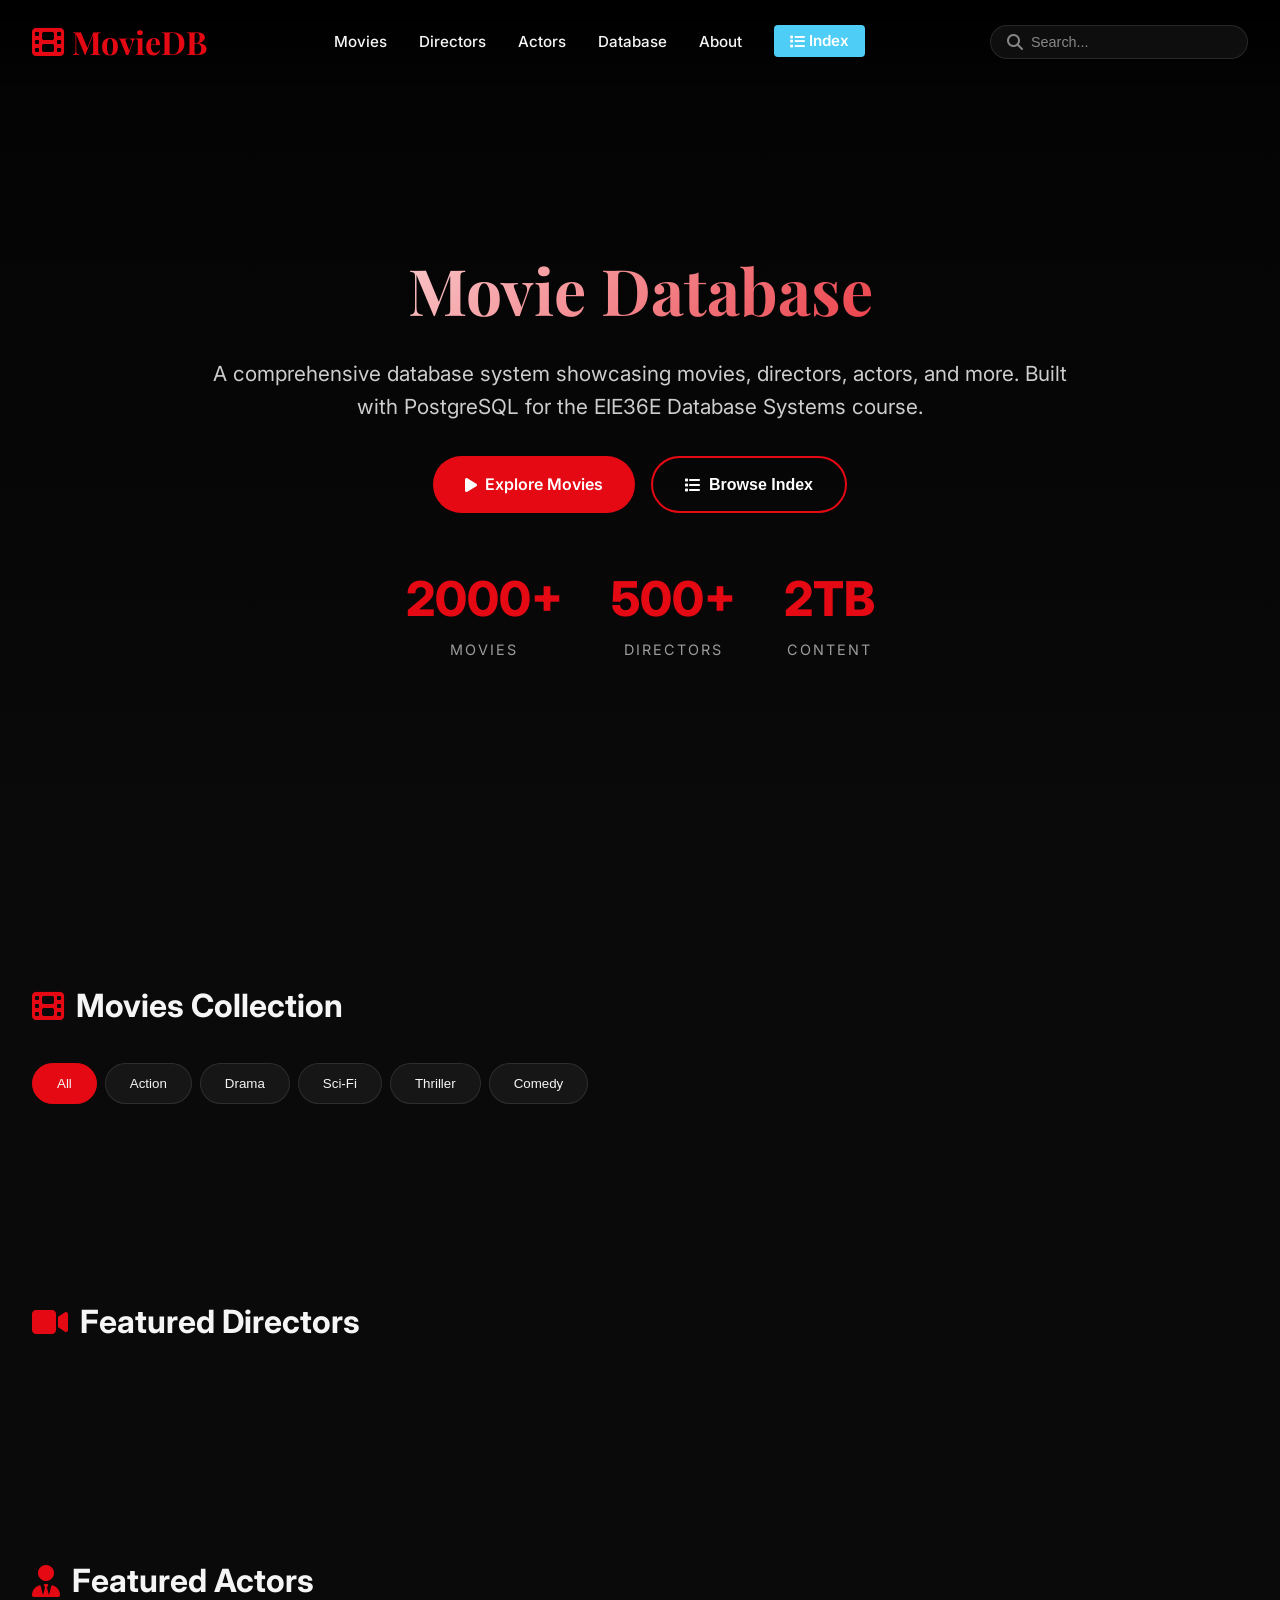
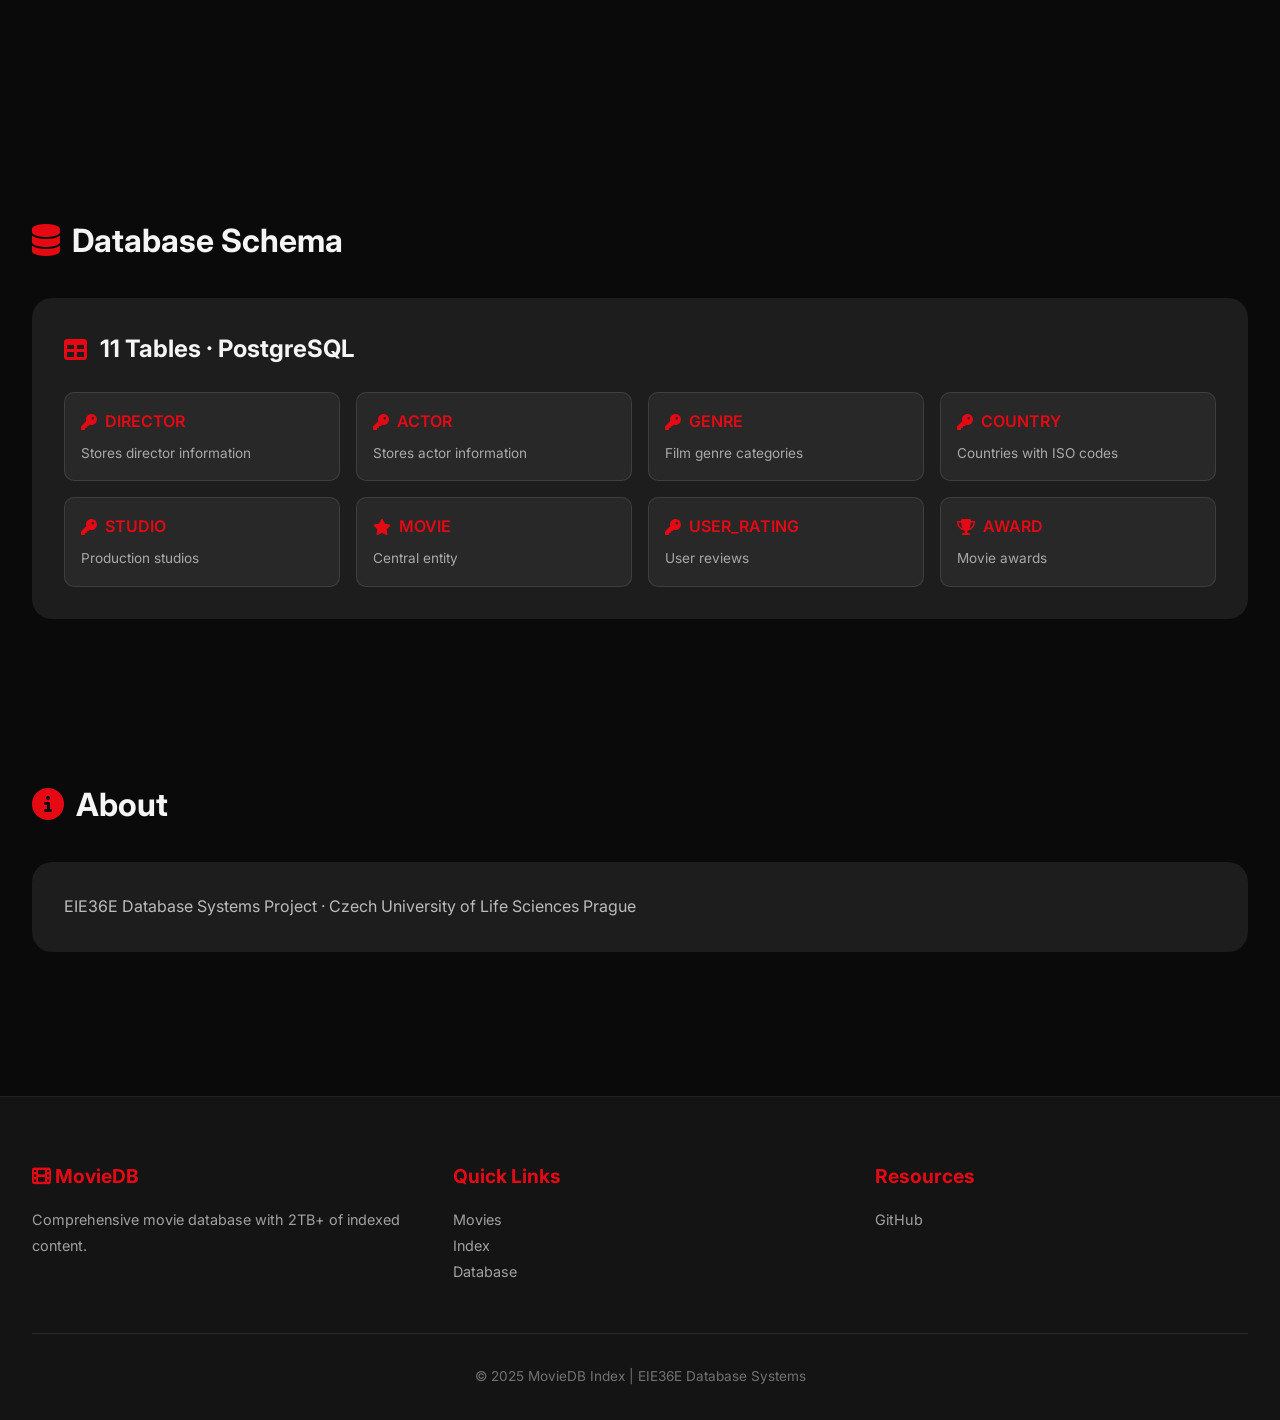
==== commit f4ec86a2: "Revamp index data and UI for movies catalogue Removed the large, relational-style database.json in f" ====
--- a/docs/index.html
+++ b/docs/index.html
@@ -508,312 +508,323 @@
         .modal-tags { display: flex; gap: 0.5rem; flex-wrap: wrap; }
         .modal-tag { background: var(--glass); padding: 0.5rem 1rem; border-radius: 20px; font-size: 0.9rem; }
 
-        /* ==================== INDEX VIEW - PIRATE BAY STYLE ==================== */
-        .index-container {
+        /* ==================== INDEX VIEW - MINIMAL DATA SHEET ==================== */
+        body.index-mode header { display: none; }
+        body.index-mode .back-to-main { display: flex; }
+
+        .index-shell {
             min-height: 100vh;
-            padding-top: 80px;
+            max-width: 1200px;
+            margin: 0 auto;
+            padding: 6rem 2rem 4rem;
+            display: flex;
+            flex-direction: column;
+            gap: 3rem;
+        }
+
+        .index-top {
+            display: flex;
+            flex-direction: column;
+            gap: 1.5rem;
+        }
+
+        .index-prefix {
+            font-size: 0.75rem;
+            letter-spacing: 0.28em;
+            text-transform: uppercase;
+            color: var(--idx-muted);
+        }
+
+        .index-top h1 {
+            font-size: clamp(2rem, 3vw, 2.9rem);
+            font-weight: 700;
+            color: var(--idx-text);
+        }
+
+        .index-description {
+            max-width: 720px;
+            color: rgba(241, 245, 249, 0.72);
+            line-height: 1.6;
+        }
+
+        .index-metrics {
+            display: grid;
+            grid-template-columns: repeat(auto-fit, minmax(180px, 1fr));
+            gap: 1rem;
+        }
+
+        .index-metric {
+            background: var(--idx-surface);
+            border: 1px solid var(--idx-border);
+            border-radius: 10px;
+            padding: 1.25rem;
+            display: flex;
+            flex-direction: column;
+            gap: 0.6rem;
+        }
+
+        .index-metric-label {
+            font-size: 0.75rem;
+            letter-spacing: 0.12em;
+            text-transform: uppercase;
+            color: var(--idx-muted);
+        }
+
+        .index-metric-value {
+            font-size: 1.85rem;
+            font-weight: 600;
+            color: var(--idx-highlight);
+        }
+
+        .index-controls {
+            display: grid;
+            gap: 2rem;
+        }
+
+        .index-search-block,
+        .index-filter-block {
+            display: flex;
+            flex-direction: column;
+            gap: 0.75rem;
+        }
+
+        .index-search-block label,
+        .index-filter-label {
+            font-size: 0.75rem;
+            letter-spacing: 0.14em;
+            text-transform: uppercase;
+            color: var(--idx-muted);
+        }
+
+        .index-search-field {
+            width: 100%;
+            padding: 0.85rem 1rem;
+            border-radius: 8px;
+            border: 1px solid var(--idx-border);
             background: var(--idx-bg);
-        }
-
-        .index-header {
-            background: linear-gradient(135deg, var(--idx-surface) 0%, #0f0f23 100%);
-            padding: 3rem 2rem;
-            text-align: center;
-            border-bottom: 2px solid var(--idx-accent);
-        }
-
-        .index-logo {
-            font-size: 3rem;
-            font-weight: 700;
+            color: var(--idx-text);
+            font-family: inherit;
+            font-size: 0.95rem;
+            transition: border-color 0.2s ease, box-shadow 0.2s ease;
+        }
+
+        .index-search-field:focus {
+            outline: none;
+            border-color: var(--idx-accent);
+            box-shadow: 0 0 0 3px rgba(78, 205, 246, 0.15);
+        }
+
+        .index-filter-buttons {
+            display: flex;
+            flex-wrap: wrap;
+            gap: 0.6rem;
+        }
+
+        .index-filter-button {
+            padding: 0.55rem 1.1rem;
+            border-radius: 999px;
+            border: 1px solid var(--idx-border);
+            background: transparent;
+            color: var(--idx-text);
+            font-family: inherit;
+            font-size: 0.85rem;
+            cursor: pointer;
+            transition: background 0.2s ease, border-color 0.2s ease, color 0.2s ease;
+        }
+
+        .index-filter-button:hover {
+            border-color: var(--idx-accent);
             color: var(--idx-accent);
-            margin-bottom: 0.5rem;
-            font-family: 'Ubuntu Mono', monospace;
-            text-shadow: 0 0 20px rgba(233, 69, 96, 0.5);
-        }
-
-        .index-logo i { margin-right: 0.5rem; }
-
-        .index-tagline {
+        }
+
+        .index-filter-button.active {
+            background: var(--idx-accent);
+            border-color: var(--idx-accent);
+            color: #04121c;
+        }
+
+        .index-taxonomy {
+            display: flex;
+            flex-direction: column;
+            gap: 1.5rem;
+        }
+
+        .index-taxonomy h2 {
+            font-size: 1rem;
+            letter-spacing: 0.12em;
+            text-transform: uppercase;
             color: var(--idx-muted);
-            font-size: 1rem;
-            margin-bottom: 2rem;
-        }
-
-        .index-search {
-            max-width: 700px;
-            margin: 0 auto;
-            display: flex;
-            gap: 0.5rem;
-        }
-
-        .index-search input {
-            flex: 1;
-            padding: 1rem 1.5rem;
+        }
+
+        .index-taxonomy-grid {
+            display: grid;
+            grid-template-columns: repeat(auto-fit, minmax(220px, 1fr));
+            gap: 1rem;
+        }
+
+        .index-taxonomy-card {
             background: var(--idx-surface);
-            border: 2px solid var(--idx-border);
-            border-radius: 8px;
+            border: 1px solid var(--idx-border);
+            border-radius: 10px;
+            padding: 1.25rem;
+            display: flex;
+            flex-direction: column;
+            gap: 0.9rem;
+        }
+
+        .index-taxonomy-card h3 {
+            font-size: 0.95rem;
+            letter-spacing: 0.08em;
+            text-transform: uppercase;
             color: var(--idx-text);
-            font-size: 1rem;
-            font-family: inherit;
-            outline: none;
-            transition: all 0.3s;
-        }
-
-        .index-search input:focus {
-            border-color: var(--idx-accent);
-            box-shadow: 0 0 20px rgba(233, 69, 96, 0.2);
-        }
-
-        .index-search input::placeholder { color: var(--idx-muted); }
-
-        .index-search button {
-            padding: 1rem 2rem;
-            background: var(--idx-accent);
-            border: none;
-            border-radius: 8px;
-            color: white;
+        }
+
+        .index-taxonomy-metric {
+            font-size: 1.6rem;
             font-weight: 600;
-            cursor: pointer;
-            transition: all 0.3s;
-            font-family: inherit;
-        }
-
-        .index-search button:hover { background: #ff6b6b; transform: translateY(-2px); }
-
-        .index-stats {
-            display: flex;
-            justify-content: center;
-            gap: 3rem;
-            margin-top: 2rem;
+            color: var(--idx-highlight);
+        }
+
+        .index-taxonomy-list {
+            list-style: none;
+            margin: 0;
+            padding: 0;
+            display: flex;
+            flex-direction: column;
+            gap: 0.35rem;
+            color: var(--idx-muted);
+            font-size: 0.88rem;
+        }
+
+        .index-table-section {
+            display: flex;
+            flex-direction: column;
+            gap: 1rem;
+        }
+
+        .index-table-section header {
+            display: flex;
             flex-wrap: wrap;
-        }
-
-        .index-stat {
-            text-align: center;
-        }
-
-        .index-stat-value {
-            font-size: 2rem;
-            font-weight: 700;
-            color: var(--idx-green);
-        }
-
-        .index-stat-label {
+            gap: 1rem;
+            align-items: baseline;
+            justify-content: space-between;
+        }
+
+        .index-table-section h2 {
+            font-size: 0.95rem;
+            letter-spacing: 0.12em;
+            text-transform: uppercase;
+            color: var(--idx-muted);
+        }
+
+        .index-table-meta {
             font-size: 0.8rem;
             color: var(--idx-muted);
+        }
+
+        .index-table-wrapper {
+            border: 1px solid var(--idx-border);
+            border-radius: 10px;
+            background: var(--idx-surface);
+            overflow-x: auto;
+        }
+
+        .index-table {
+            width: 100%;
+            min-width: 760px;
+            border-collapse: collapse;
+        }
+
+        .index-table thead {
+            background: rgba(255, 255, 255, 0.02);
+        }
+
+        .index-table th {
+            padding: 0.9rem 1rem;
+            font-size: 0.72rem;
+            letter-spacing: 0.16em;
             text-transform: uppercase;
-        }
-
-        .index-nav {
-            background: var(--idx-surface);
-            padding: 1rem 2rem;
+            text-align: left;
+            color: var(--idx-muted);
             border-bottom: 1px solid var(--idx-border);
-            display: flex;
-            justify-content: center;
-            gap: 0.5rem;
-            flex-wrap: wrap;
-        }
-
-        .index-nav-btn {
-            padding: 0.6rem 1.2rem;
+            position: sticky;
+            top: 0;
+            background: inherit;
+        }
+
+        .index-table td {
+            padding: 0.9rem 1rem;
+            border-bottom: 1px solid var(--idx-border);
+            font-size: 0.9rem;
+            color: var(--idx-text);
+        }
+
+        .index-table tbody tr:hover {
+            background: rgba(255, 255, 255, 0.04);
+        }
+
+        .index-table td.type-col {
+            white-space: nowrap;
+            color: var(--idx-muted);
+            font-weight: 600;
+            font-size: 0.85rem;
+        }
+
+        .index-table td.title-col {
+            font-weight: 600;
+        }
+
+        .index-table td.flags-col {
+            font-size: 0.8rem;
+            color: var(--idx-muted);
+            white-space: nowrap;
+        }
+
+        .index-table td.flags-col span {
+            margin-right: 1rem;
+        }
+
+        .index-empty {
+            text-align: center;
+            padding: 2.5rem 1rem;
+            color: var(--idx-muted);
+            font-size: 0.9rem;
+        }
+
+        .index-footnote {
+            font-size: 0.75rem;
+            line-height: 1.6;
+            color: var(--idx-muted);
+        }
+
+        .back-to-main {
+            position: fixed;
+            top: 1.5rem;
+            left: 1.5rem;
+            padding: 0.75rem 1.3rem;
             background: transparent;
             border: 1px solid var(--idx-border);
-            border-radius: 4px;
+            border-radius: 999px;
             color: var(--idx-text);
             cursor: pointer;
-            transition: all 0.3s;
-            font-family: inherit;
-            font-size: 0.85rem;
-        }
-
-        .index-nav-btn:hover, .index-nav-btn.active {
-            background: var(--idx-accent);
-            border-color: var(--idx-accent);
-        }
-
-        .index-content {
-            max-width: 1400px;
-            margin: 0 auto;
-            padding: 2rem;
-        }
-
-        .index-table-header {
-            display: grid;
-            grid-template-columns: 40px 2fr 120px 100px 100px 80px 150px;
-            gap: 1rem;
-            padding: 1rem;
-            background: var(--idx-surface);
-            border: 1px solid var(--idx-border);
-            border-radius: 8px 8px 0 0;
-            font-weight: 600;
-            font-size: 0.85rem;
-            color: var(--idx-accent);
-            text-transform: uppercase;
-        }
-
-        .index-table-body {
-            background: rgba(22, 33, 62, 0.5);
-            border: 1px solid var(--idx-border);
-            border-top: none;
-            border-radius: 0 0 8px 8px;
-        }
-
-        .index-row {
-            display: grid;
-            grid-template-columns: 40px 2fr 120px 100px 100px 80px 150px;
-            gap: 1rem;
-            padding: 1rem;
-            border-bottom: 1px solid var(--idx-border);
-            transition: all 0.2s;
-            align-items: center;
-        }
-
-        .index-row:last-child { border-bottom: none; }
-        .index-row:hover { background: rgba(233, 69, 96, 0.1); }
-
-        .index-row-type {
-            text-align: center;
-        }
-
-        .index-row-type i {
-            font-size: 1.2rem;
-        }
-
-        .type-movie { color: var(--idx-accent); }
-        .type-tv { color: var(--blue); }
-        .type-anime { color: var(--purple); }
-
-        .index-row-name {
-            display: flex;
-            flex-direction: column;
-            gap: 0.3rem;
-        }
-
-        .index-row-title {
-            color: var(--idx-green);
             font-weight: 500;
-            cursor: pointer;
-            transition: color 0.3s;
-        }
-
-        .index-row-title:hover { color: #00ffaa; text-decoration: underline; }
-
-        .index-row-tags {
-            display: flex;
-            gap: 0.5rem;
-            flex-wrap: wrap;
-        }
-
-        .index-tag {
-            padding: 0.2rem 0.5rem;
-            background: var(--idx-border);
-            border-radius: 3px;
-            font-size: 0.7rem;
-            color: var(--idx-muted);
-        }
-
-        .index-tag.quality { background: var(--idx-accent); color: white; }
-        .index-tag.hdr { background: #9b59b6; color: white; }
-        .index-tag.x265 { background: #27ae60; color: white; }
-
-        .index-row-category { color: var(--idx-muted); font-size: 0.85rem; }
-        .index-row-size { color: var(--idx-text); font-weight: 500; }
-        .index-row-date { color: var(--idx-muted); font-size: 0.85rem; }
-        .index-row-seeds { color: var(--idx-green); font-weight: 600; }
-        .index-row-actions { display: flex; gap: 0.5rem; }
-
-        .index-action-btn {
-            padding: 0.4rem 0.8rem;
-            border: none;
-            border-radius: 4px;
-            cursor: pointer;
-            font-size: 0.8rem;
-            transition: all 0.3s;
-        }
-
-        .index-action-btn.magnet {
-            background: var(--idx-green);
-            color: #000;
-        }
-
-        .index-action-btn.info {
-            background: var(--idx-border);
-            color: var(--idx-text);
-        }
-
-        .index-action-btn:hover { transform: translateY(-2px); }
-
-        .index-pagination {
-            display: flex;
-            justify-content: center;
-            gap: 0.5rem;
-            margin-top: 2rem;
-        }
-
-        .index-page-btn {
-            padding: 0.5rem 1rem;
-            background: var(--idx-surface);
-            border: 1px solid var(--idx-border);
-            border-radius: 4px;
-            color: var(--idx-text);
-            cursor: pointer;
-            transition: all 0.3s;
-        }
-
-        .index-page-btn:hover, .index-page-btn.active {
-            background: var(--idx-accent);
-            border-color: var(--idx-accent);
-        }
-
-        .index-footer {
-            background: var(--idx-surface);
-            padding: 2rem;
-            margin-top: 3rem;
-            border-top: 1px solid var(--idx-border);
-            text-align: center;
-            color: var(--idx-muted);
-            font-size: 0.85rem;
-        }
-
-        .back-to-main {
-            position: fixed;
-            bottom: 2rem;
-            right: 2rem;
-            padding: 1rem 1.5rem;
-            background: var(--idx-accent);
-            color: white;
-            border: none;
-            border-radius: 50px;
-            cursor: pointer;
-            font-weight: 600;
-            box-shadow: 0 4px 20px rgba(233, 69, 96, 0.4);
-            z-index: 999;
             display: none;
             align-items: center;
-            gap: 0.5rem;
-            transition: all 0.3s;
-        }
-
-        body.index-mode .back-to-main { display: flex; }
-        .back-to-main:hover { transform: translateY(-3px); box-shadow: 0 6px 30px rgba(233, 69, 96, 0.6); }
-
-        /* Responsive */
-        @media (max-width: 1024px) {
-            .index-table-header, .index-row {
-                grid-template-columns: 40px 1fr 80px 80px;
-            }
-            .index-row-category, .index-row-date, .index-row-actions { display: none; }
+            gap: 0.6rem;
+            transition: border-color 0.2s ease, color 0.2s ease, background 0.2s ease;
+            z-index: 1000;
+        }
+
+        .back-to-main:hover {
+            border-color: var(--idx-accent);
+            color: var(--idx-accent);
+            background: rgba(78, 205, 246, 0.1);
         }
 
         @media (max-width: 768px) {
-            .hero h1 { font-size: 2.5rem; }
-            .nav-links { display: none; }
-            .hero-stats { flex-direction: column; gap: 1.5rem; }
-            .index-table-header, .index-row {
-                grid-template-columns: 1fr 80px;
-            }
-            .index-row-type { display: none; }
-            .index-search { flex-direction: column; }
+            .index-shell { padding: 5rem 1.5rem 3rem; }
+            .index-table { min-width: 640px; }
+            .back-to-main { top: auto; bottom: 1.5rem; left: 50%; transform: translateX(-50%); }
         }
 
         .fade-in { opacity: 0; transform: translateY(20px); animation: fadeIn 0.6s ease forwards; }
@@ -916,66 +927,72 @@
         </footer>
     </div>
 
-    <!-- ==================== INDEX VIEW - PIRATE BAY STYLE ==================== -->
+    <!-- ==================== INDEX VIEW - DATA SHEET ==================== -->
     <div id="indexView">
-        <div class="index-container">
-            <div class="index-header">
-                <div class="index-logo"><i class="fas fa-skull-crossbones"></i> MovieDB Index</div>
-                <p class="index-tagline">The galaxy's most resilient movie index · 2TB+ indexed</p>
-                <div class="index-search">
-                    <input type="text" id="indexSearchInput" placeholder="Search movies, TV shows, anime...">
-                    <button onclick="searchIndex()"><i class="fas fa-search"></i> Search</button>
+        <div class="index-shell">
+            <section class="index-top">
+                <span class="index-prefix">Movie &amp; TV Catalogue Index</span>
+                <h1>Structured Index Ledger</h1>
+                <p class="index-description">A performance-oriented lookup that concentrates solely on indexed metadata for films and serialised television. Every entry is lightweight, searchable, and categorised for rapid retrieval.</p>
+                <div class="index-metrics">
+                    <div class="index-metric"><span class="index-metric-label">Catalogue Entries</span><span class="index-metric-value" id="indexMetricEntries">0</span></div>
+                    <div class="index-metric"><span class="index-metric-label">Movies Indexed</span><span class="index-metric-value" id="indexMetricMovies">0</span></div>
+                    <div class="index-metric"><span class="index-metric-label">Series Indexed</span><span class="index-metric-value" id="indexMetricTv">0</span></div>
+                    <div class="index-metric"><span class="index-metric-label">Distinct Categories</span><span class="index-metric-value" id="indexMetricCategories">0</span></div>
+                    <div class="index-metric"><span class="index-metric-label">Estimated Volume</span><span class="index-metric-value" id="indexMetricVolume">0 GB</span></div>
                 </div>
-                <div class="index-stats">
-                    <div class="index-stat"><div class="index-stat-value" id="indexTotalFiles">2,847</div><div class="index-stat-label">Total Files</div></div>
-                    <div class="index-stat"><div class="index-stat-value">2.1 TB</div><div class="index-stat-label">Total Size</div></div>
-                    <div class="index-stat"><div class="index-stat-value">1,423</div><div class="index-stat-label">Movies</div></div>
-                    <div class="index-stat"><div class="index-stat-value">892</div><div class="index-stat-label">TV Shows</div></div>
-                    <div class="index-stat"><div class="index-stat-value">532</div><div class="index-stat-label">Anime</div></div>
+            </section>
+
+            <section class="index-controls">
+                <div class="index-search-block">
+                    <label for="indexSearchInput">Search catalogue</label>
+                    <input type="search" id="indexSearchInput" class="index-search-field" placeholder="Filter by title, category, codec, or year">
                 </div>
-            </div>
-
-            <nav class="index-nav">
-                <button class="index-nav-btn active" data-cat="all">All</button>
-                <button class="index-nav-btn" data-cat="movie"><i class="fas fa-film"></i> Movies</button>
-                <button class="index-nav-btn" data-cat="tv"><i class="fas fa-tv"></i> TV Shows</button>
-                <button class="index-nav-btn" data-cat="anime"><i class="fas fa-dragon"></i> Anime</button>
-                <button class="index-nav-btn" data-cat="4k"><i class="fas fa-4k"></i> 4K/UHD</button>
-                <button class="index-nav-btn" data-cat="hdr"><i class="fas fa-sun"></i> HDR</button>
-                <button class="index-nav-btn" data-cat="recent"><i class="fas fa-clock"></i> Recent</button>
-            </nav>
-
-            <div class="index-content">
-                <div class="index-table-header">
-                    <div>Type</div>
-                    <div>Name</div>
-                    <div>Category</div>
-                    <div>Size</div>
-                    <div>Date</div>
-                    <div>SE</div>
-                    <div>Actions</div>
+                <div class="index-filter-block">
+                    <span class="index-filter-label">Collection focus</span>
+                    <div class="index-filter-buttons" id="indexCategoryButtons">
+                        <button class="index-filter-button active" data-cat="all">All Entries</button>
+                        <button class="index-filter-button" data-cat="movie">Movies</button>
+                        <button class="index-filter-button" data-cat="series">Series</button>
+                        <button class="index-filter-button" data-cat="4k">4K</button>
+                        <button class="index-filter-button" data-cat="hdr">HDR</button>
+                        <button class="index-filter-button" data-cat="recent">Recent 30</button>
+                    </div>
                 </div>
-                <div class="index-table-body" id="indexTableBody">
-                    <!-- Rows will be generated by JS -->
+            </section>
+
+            <section class="index-taxonomy">
+                <h2>Type Breakdown</h2>
+                <div class="index-taxonomy-grid" id="indexTaxonomyGrid"></div>
+            </section>
+
+            <section class="index-table-section">
+                <header>
+                    <h2>Catalogue Listing</h2>
+                    <div class="index-table-meta" id="indexTableMeta">Sorted by latest availability</div>
+                </header>
+                <div class="index-table-wrapper">
+                    <table class="index-table">
+                        <thead>
+                            <tr>
+                                <th scope="col">Type</th>
+                                <th scope="col">Title</</th>
+                                <th scope="col">Year</th>
+                                <th scope="col">Collection</th>
+                                <th scope="col">Quality</th>
+                                <th scope="col">Size</th>
+                                <th scope="col">Updated</th>
+                                <th scope="col">Seeds</th>
+                            </tr>
+                        </thead>
+                        <tbody id="indexTableBody">
+                            <tr><td colspan="8" class="index-empty">Loading index…</td></tr>
+                        </tbody>
+                    </table>
                 </div>
-
-                <div class="index-pagination">
-                    <button class="index-page-btn">«</button>
-                    <button class="index-page-btn active">1</button>
-                    <button class="index-page-btn">2</button>
-                    <button class="index-page-btn">3</button>
-                    <button class="index-page-btn">4</button>
-                    <button class="index-page-btn">5</button>
-                    <button class="index-page-btn">...</button>
-                    <button class="index-page-btn">142</button>
-                    <button class="index-page-btn">»</button>
-                </div>
-            </div>
-
-            <div class="index-footer">
-                <p><i class="fas fa-skull-crossbones"></i> MovieDB Index · For educational purposes only</p>
-                <p style="margin-top: 0.5rem;">Built for EIE36E Database Systems · Czech University of Life Sciences Prague</p>
-            </div>
+            </section>
+
+            <p class="index-footnote">This view is intentionally minimal: it tracks only the index data for films and serialised television sources to keep the experience precise and fast.</p>
         </div>
     </div>
 
@@ -1000,6 +1017,7 @@
     <script>
         let db = null;
         let indexData = [];
+        let currentIndexFilter = 'all';
 
         // Generate index data from database + sample additional content
         function generateIndexData() {
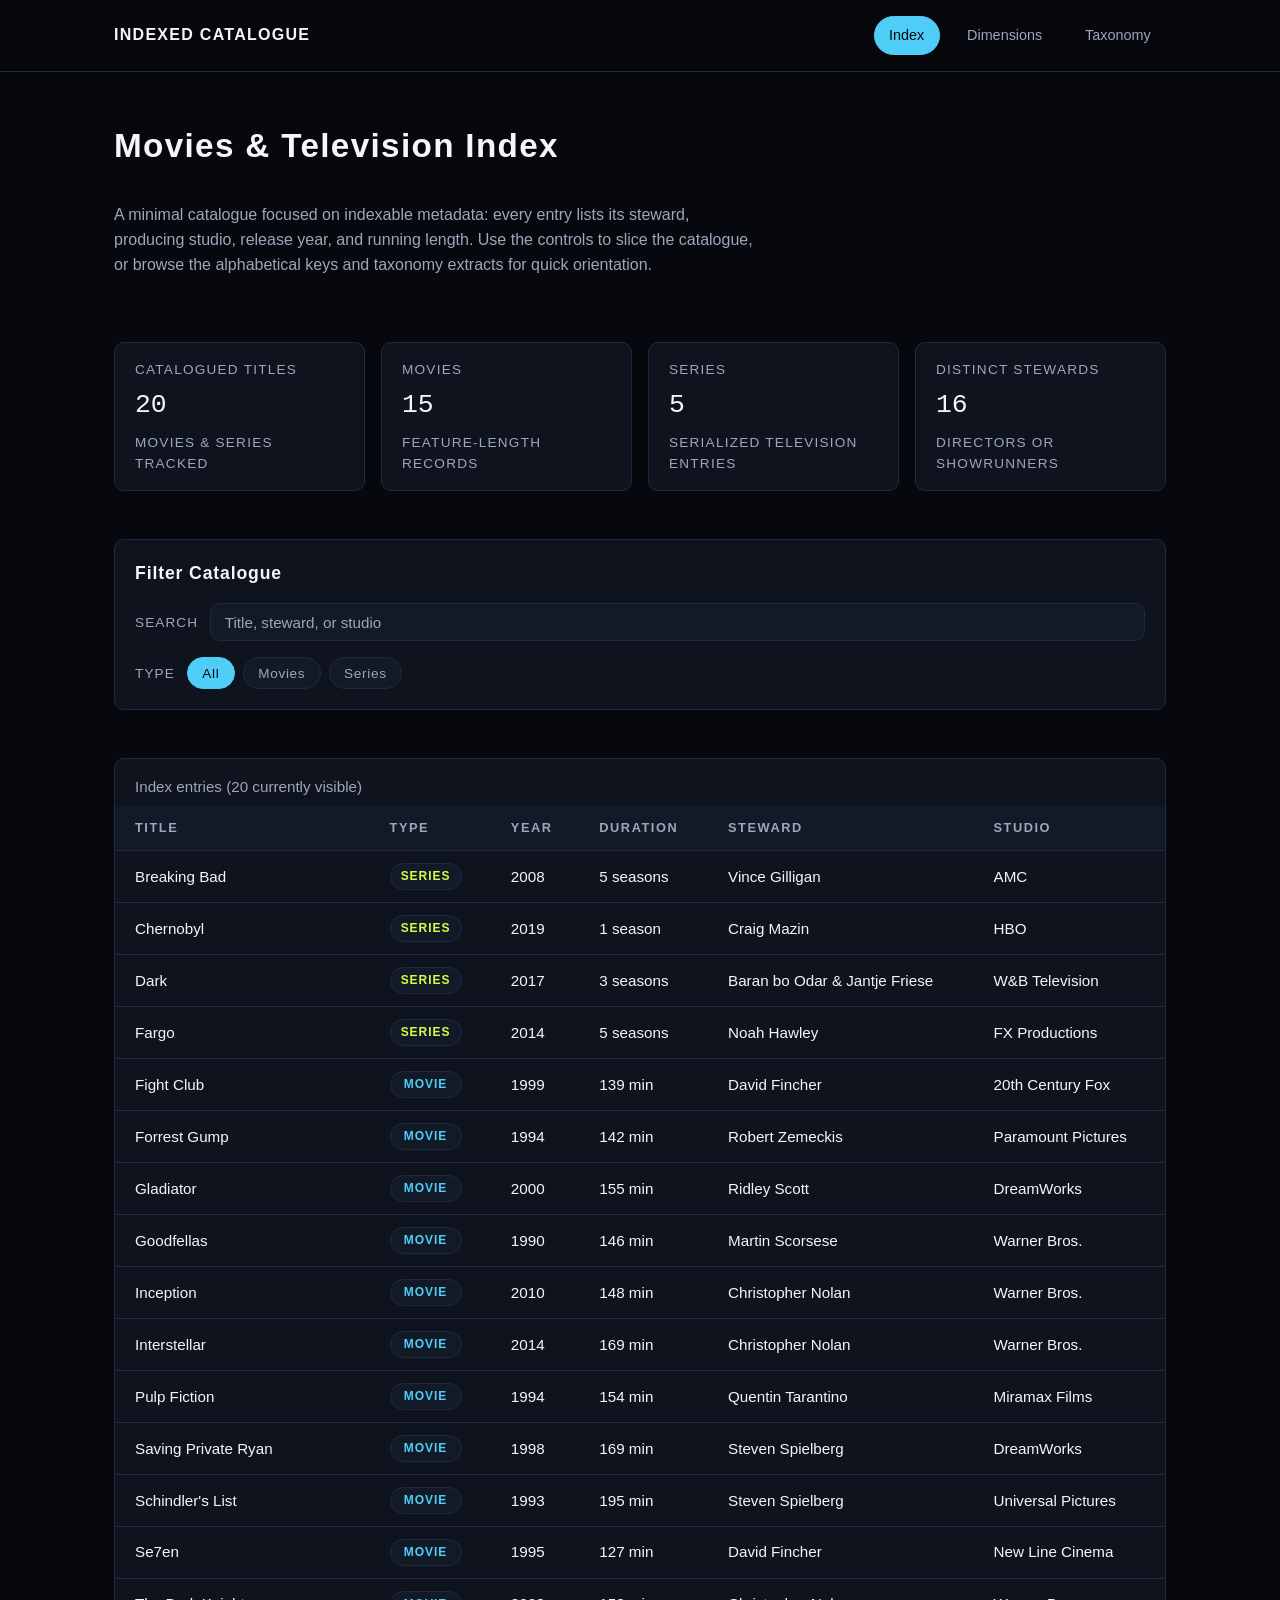
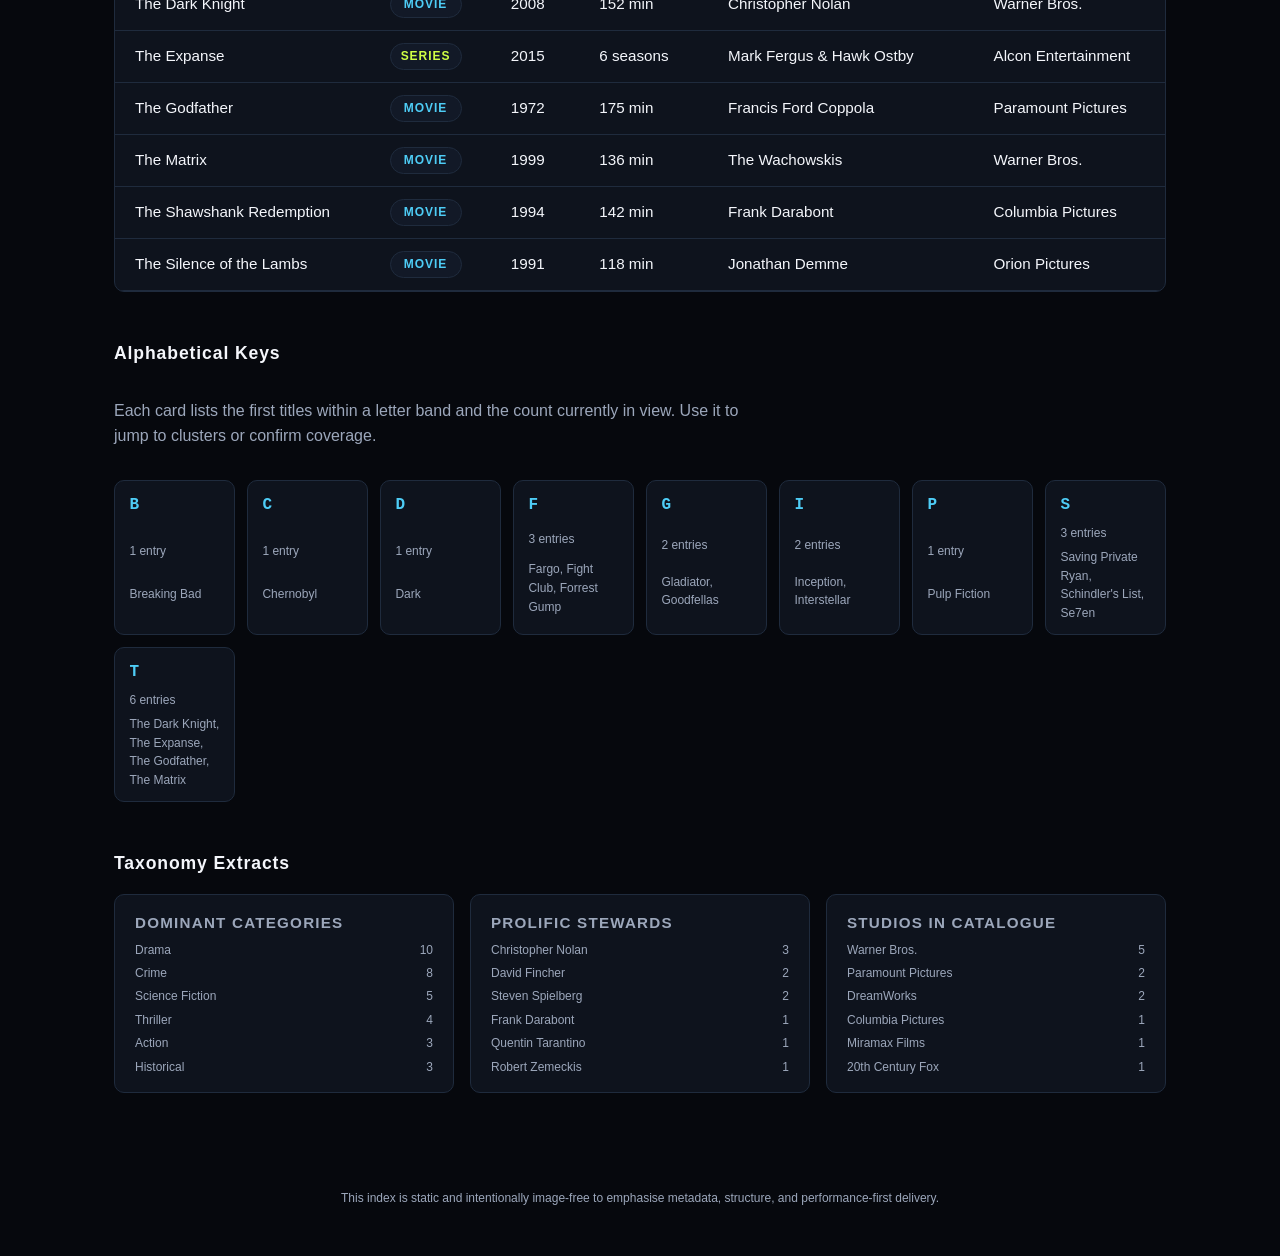
==== commit ea50f14d: "Revamp static site data and deployment pipeline Replaces Jekyll workflow with a static site GitHub A" ====
--- a/docs/index.html
+++ b/docs/index.html
@@ -1,1298 +1,903 @@
 <!DOCTYPE html>
 <html lang="en">
 <head>
-    <meta charset="UTF-8">
-    <meta name="viewport" content="width=device-width, initial-scale=1.0">
-    <title>MovieDB | Index</title>
-    <link rel="preconnect" href="https://fonts.googleapis.com">
-    <link rel="preconnect" href="https://fonts.gstatic.com" crossorigin>
-    <link href="https://fonts.googleapis.com/css2?family=Inter:wght@300;400;500;600;700;800&family=Playfair+Display:wght@700&family=Ubuntu+Mono:wght@400;700&display=swap" rel="stylesheet">
-    <link rel="stylesheet" href="https://cdnjs.cloudflare.com/ajax/libs/font-awesome/6.5.1/css/all.min.css">
+    <meta charset="utf-8">
+    <meta name="viewport" content="width=device-width, initial-scale=1">
+    <title>Indexed Catalogue · Movies & Series</title>
+    <meta name="description" content="Compact index of curated movie and television catalogue entries with searchable classifications.">
     <style>
         :root {
-            --primary: #e50914;
-            --primary-dark: #b20710;
-            --secondary: #564d4d;
-            --dark: #141414;
-            --darker: #0a0a0a;
-            --light: #f5f5f5;
-            --gold: #ffd700;
-            --green: #5cb85c;
-            --blue: #3498db;
-            --purple: #9b59b6;
-            --gradient: linear-gradient(135deg, #667eea 0%, #764ba2 100%);
-            --card-bg: rgba(30, 30, 30, 0.95);
-            --glass: rgba(255, 255, 255, 0.05);
-            /* Index theme colors */
-            --idx-bg: #0f1115;
-            --idx-surface: #111a23;
-            --idx-border: #1b2532;
-            --idx-accent: #4ecdf6;
-            --idx-highlight: #d0ff45;
-            --idx-text: #f1f5f9;
-            --idx-muted: #8d97a7;
-        }
-
-        * { margin: 0; padding: 0; box-sizing: border-box; }
+            --bg: #06080d;
+            --fg: #f4f6fb;
+            --fg-muted: #9ca7bb;
+            --surface: #0e131d;
+            --surface-alt: #121927;
+            --border: #1f2b3d;
+            --accent: #4ecdf6;
+            --accent-soft: rgba(78, 205, 246, 0.12);
+            --accent-strong: #d0ff45;
+            --danger: #ff6b6b;
+            --font-base: "Segoe UI", "Helvetica Neue", Arial, sans-serif;
+            --font-mono: "Cascadia Code", "Fira Code", "SFMono-Regular", monospace;
+            --radius: 10px;
+        }
+
+        * {
+            box-sizing: border-box;
+        }
+
+        html {
+            scroll-behavior: smooth;
+        }
 
         body {
-            font-family: 'Inter', -apple-system, BlinkMacSystemFont, sans-serif;
-            background: var(--darker);
-            color: var(--light);
-            line-height: 1.6;
-            overflow-x: hidden;
-        }
-
-        body.index-mode {
-            background: var(--idx-bg);
-            color: var(--idx-text);
-            font-family: 'Ubuntu Mono', 'Consolas', 'Courier New', monospace;
-        }
-
-        ::-webkit-scrollbar { width: 8px; }
-        ::-webkit-scrollbar-track { background: var(--dark); }
-        ::-webkit-scrollbar-thumb { background: var(--primary); border-radius: 4px; }
-
-        /* ==================== MAIN SITE HEADER ==================== */
+            margin: 0;
+            font-family: var(--font-base);
+            background: var(--bg);
+            color: var(--fg);
+            line-height: 1.55;
+        }
+
+        a {
+            color: inherit;
+        }
+
         header {
-            position: fixed;
+            position: sticky;
             top: 0;
-            left: 0;
-            right: 0;
-            z-index: 1000;
-            background: linear-gradient(to bottom, rgba(0,0,0,0.9) 0%, transparent 100%);
-            padding: 1rem 2rem;
-            transition: all 0.3s ease;
-        }
-
-        header.scrolled {
-            background: rgba(0, 0, 0, 0.95);
-            backdrop-filter: blur(10px);
-            box-shadow: 0 2px 20px rgba(0,0,0,0.5);
-        }
-
-        nav {
-            max-width: 1400px;
+            z-index: 20;
+            backdrop-filter: blur(14px);
+            background: rgba(6, 8, 13, 0.92);
+            border-bottom: 1px solid var(--border);
+        }
+
+        .masthead {
+            max-width: 1100px;
             margin: 0 auto;
+            padding: 1rem 1.5rem;
             display: flex;
+            flex-wrap: wrap;
+            align-items: center;
             justify-content: space-between;
-            align-items: center;
-        }
-
-        .logo {
-            font-family: 'Playfair Display', serif;
-            font-size: 2rem;
+            gap: 1rem;
+        }
+
+        .brand {
             font-weight: 700;
-            color: var(--primary);
+            letter-spacing: 0.08em;
+            text-transform: uppercase;
+            font-size: 1rem;
+        }
+
+        .masthead-nav {
+            display: flex;
+            flex-wrap: wrap;
+            gap: 0.75rem;
+        }
+
+        .masthead-nav a {
             text-decoration: none;
-            display: flex;
-            align-items: center;
-            gap: 0.5rem;
-            cursor: pointer;
-        }
-
-        .nav-links {
-            display: flex;
-            gap: 2rem;
-            list-style: none;
-        }
-
-        .nav-links a {
-            color: var(--light);
-            text-decoration: none;
-            font-weight: 500;
-            transition: color 0.3s;
-            font-size: 0.95rem;
-            cursor: pointer;
-        }
-
-        .nav-links a:hover, .nav-links a.active { color: var(--primary); }
-
-        .nav-links .index-link {
-            background: var(--idx-accent);
-            padding: 0.4rem 1rem;
-            border-radius: 4px;
-            color: white !important;
-            font-weight: 600;
-        }
-
-        .nav-links .index-link:hover {
-            background: #ff6b6b;
-        }
-
-        .search-box {
-            display: flex;
-            align-items: center;
-            background: var(--glass);
-            border: 1px solid rgba(255,255,255,0.1);
-            border-radius: 25px;
-            padding: 0.5rem 1rem;
-            transition: all 0.3s;
-        }
-
-        .search-box:focus-within {
-            border-color: var(--primary);
-            box-shadow: 0 0 20px rgba(229, 9, 20, 0.2);
-        }
-
-        .search-box input {
-            background: transparent;
-            border: none;
-            color: var(--light);
+            padding: 0.45rem 0.9rem;
+            border-radius: 999px;
+            border: 1px solid transparent;
+            font-size: 0.9rem;
+            color: var(--fg-muted);
+            transition: border-color 0.15s ease, color 0.15s ease, background 0.15s ease;
+        }
+
+        .masthead-nav a:hover,
+        .masthead-nav a:focus {
+            color: var(--accent);
+            border-color: var(--accent);
             outline: none;
-            width: 200px;
-            font-size: 0.9rem;
-        }
-
-        .search-box input::placeholder { color: rgba(255,255,255,0.5); }
-        .search-box i { color: rgba(255,255,255,0.5); margin-right: 0.5rem; }
-
-        /* ==================== MAIN SITE VIEW ==================== */
-        #mainSite { display: block; }
-        #indexView { display: none; }
-
-        body.index-mode #mainSite { display: none; }
-        body.index-mode #indexView { display: block; }
-        body.index-mode header { background: var(--idx-surface); border-bottom: 1px solid var(--idx-border); }
-        body.index-mode .logo { color: var(--idx-accent); font-family: 'Ubuntu Mono', monospace; }
-
-        .hero {
-            min-height: 100vh;
-            display: flex;
-            align-items: center;
-            justify-content: center;
-            background: linear-gradient(to bottom, rgba(0,0,0,0.7) 0%, var(--darker) 100%),
-                        url('https://images.unsplash.com/photo-1489599849927-2ee91cede3ba?ixlib=rb-4.0.3&auto=format&fit=crop&w=2000&q=80');
-            background-size: cover;
-            background-position: center;
-            background-attachment: fixed;
-            text-align: center;
-            padding: 2rem;
-            position: relative;
-        }
-
-        .hero::before {
-            content: '';
-            position: absolute;
-            bottom: 0;
-            left: 0;
-            right: 0;
-            height: 200px;
-            background: linear-gradient(to top, var(--darker), transparent);
-        }
-
-        .hero-content {
-            position: relative;
-            z-index: 1;
-            max-width: 900px;
-        }
-
-        .hero h1 {
-            font-family: 'Playfair Display', serif;
-            font-size: 4rem;
-            margin-bottom: 1rem;
-            background: linear-gradient(135deg, #fff 0%, #e50914 100%);
-            -webkit-background-clip: text;
-            -webkit-text-fill-color: transparent;
-            background-clip: text;
-        }
-
-        .hero p {
-            font-size: 1.3rem;
-            color: rgba(255,255,255,0.8);
-            margin-bottom: 2rem;
-        }
-
-        .hero-stats {
-            display: flex;
-            justify-content: center;
-            gap: 3rem;
-            margin-top: 3rem;
-        }
-
-        .stat { text-align: center; }
-        .stat-number { font-size: 3rem; font-weight: 800; color: var(--primary); }
-        .stat-label { font-size: 0.9rem; color: rgba(255,255,255,0.6); text-transform: uppercase; letter-spacing: 2px; }
-
-        .btn {
-            display: inline-flex;
-            align-items: center;
-            gap: 0.5rem;
-            padding: 1rem 2rem;
-            background: var(--primary);
-            color: white;
-            text-decoration: none;
-            border-radius: 30px;
-            font-weight: 600;
-            transition: all 0.3s;
-            border: none;
-            cursor: pointer;
-            font-size: 1rem;
-        }
-
-        .btn:hover {
-            background: var(--primary-dark);
-            transform: translateY(-2px);
-            box-shadow: 0 10px 30px rgba(229, 9, 20, 0.4);
-        }
-
-        .btn-outline { background: transparent; border: 2px solid var(--primary); }
-        .btn-outline:hover { background: var(--primary); }
-
-        section { padding: 5rem 2rem; max-width: 1400px; margin: 0 auto; }
-
-        .section-header {
-            display: flex;
-            justify-content: space-between;
-            align-items: center;
-            margin-bottom: 2rem;
-        }
-
-        .section-title {
-            font-size: 2rem;
-            font-weight: 700;
-            display: flex;
-            align-items: center;
-            gap: 0.75rem;
-        }
-
-        .section-title i { color: var(--primary); }
-
-        .filter-tabs {
-            display: flex;
-            gap: 0.5rem;
-            margin-bottom: 2rem;
-            flex-wrap: wrap;
-        }
-
-        .filter-tab {
-            padding: 0.75rem 1.5rem;
-            background: var(--glass);
-            border: 1px solid rgba(255,255,255,0.1);
-            border-radius: 25px;
-            color: var(--light);
-            cursor: pointer;
-            transition: all 0.3s;
-            font-weight: 500;
-        }
-
-        .filter-tab:hover, .filter-tab.active {
-            background: var(--primary);
-            border-color: var(--primary);
-        }
-
-        .movie-grid {
-            display: grid;
-            grid-template-columns: repeat(auto-fill, minmax(220px, 1fr));
-            gap: 1.5rem;
-        }
-
-        .movie-card {
-            background: var(--card-bg);
-            border-radius: 12px;
-            overflow: hidden;
-            transition: all 0.4s cubic-bezier(0.175, 0.885, 0.32, 1.275);
-            cursor: pointer;
-            position: relative;
-        }
-
-        .movie-card:hover {
-            transform: translateY(-10px) scale(1.02);
-            box-shadow: 0 20px 40px rgba(0,0,0,0.5);
-        }
-
-        .movie-poster {
-            position: relative;
-            aspect-ratio: 2/3;
-            overflow: hidden;
-        }
-
-        .movie-poster img {
-            width: 100%;
-            height: 100%;
-            object-fit: cover;
-            transition: transform 0.4s;
-        }
-
-        .movie-card:hover .movie-poster img { transform: scale(1.1); }
-
-        .movie-rating {
-            position: absolute;
-            top: 10px;
-            right: 10px;
-            background: rgba(0,0,0,0.8);
-            padding: 0.4rem 0.7rem;
-            border-radius: 20px;
-            display: flex;
-            align-items: center;
-            gap: 0.3rem;
-            font-weight: 600;
-            font-size: 0.85rem;
-        }
-
-        .movie-rating i { color: var(--gold); }
-
-        .movie-overlay {
-            position: absolute;
-            bottom: 0;
-            left: 0;
-            right: 0;
-            background: linear-gradient(to top, rgba(0,0,0,0.95), transparent);
-            padding: 2rem 1rem 1rem;
-            opacity: 0;
-            transform: translateY(20px);
-            transition: all 0.3s;
-        }
-
-        .movie-card:hover .movie-overlay { opacity: 1; transform: translateY(0); }
-
-        .movie-info { padding: 1rem; }
-        .movie-title { font-weight: 600; font-size: 1rem; margin-bottom: 0.3rem; white-space: nowrap; overflow: hidden; text-overflow: ellipsis; }
-        .movie-meta { display: flex; justify-content: space-between; font-size: 0.85rem; color: rgba(255,255,255,0.5); }
-
-        .movie-genres { display: flex; gap: 0.5rem; flex-wrap: wrap; margin-top: 0.5rem; }
-        .genre-tag { background: var(--glass); padding: 0.25rem 0.5rem; border-radius: 4px; font-size: 0.7rem; color: rgba(255,255,255,0.7); }
-
-        /* People scroll */
-        .people-scroll {
-            display: flex;
-            gap: 1.5rem;
-            overflow-x: auto;
-            padding-bottom: 1rem;
-            scroll-snap-type: x mandatory;
-        }
-
-        .person-card {
-            flex: 0 0 180px;
-            scroll-snap-align: start;
-            text-align: center;
-            background: var(--card-bg);
-            border-radius: 15px;
-            padding: 1.5rem 1rem;
-            transition: all 0.3s;
-        }
-
-        .person-card:hover { transform: translateY(-5px); background: rgba(229, 9, 20, 0.1); }
-
-        .person-avatar {
-            width: 100px;
-            height: 100px;
-            border-radius: 50%;
-            background: var(--gradient);
-            margin: 0 auto 1rem;
-            display: flex;
-            align-items: center;
-            justify-content: center;
-            font-size: 2.5rem;
-            font-weight: 700;
-            color: white;
-        }
-
-        .person-name { font-weight: 600; margin-bottom: 0.3rem; }
-        .person-role { font-size: 0.85rem; color: rgba(255,255,255,0.5); }
-
-        /* Schema section */
-        .schema-section {
-            background: var(--card-bg);
-            border-radius: 20px;
-            padding: 2rem;
-            margin-top: 2rem;
-        }
-
-        .schema-title { font-size: 1.5rem; margin-bottom: 1.5rem; display: flex; align-items: center; gap: 0.75rem; }
-        .schema-title i { color: var(--primary); }
-
-        .table-list { display: grid; grid-template-columns: repeat(auto-fit, minmax(250px, 1fr)); gap: 1rem; }
-
-        .table-item {
-            background: var(--glass);
-            border-radius: 10px;
-            padding: 1rem;
-            border: 1px solid rgba(255,255,255,0.1);
-            transition: all 0.3s;
-        }
-
-        .table-item:hover { border-color: var(--primary); }
-        .table-name { font-weight: 600; color: var(--primary); margin-bottom: 0.5rem; display: flex; align-items: center; gap: 0.5rem; }
-        .table-desc { font-size: 0.85rem; color: rgba(255,255,255,0.6); }
-
-        /* Footer */
-        footer {
-            background: var(--dark);
-            padding: 4rem 2rem 2rem;
-            margin-top: 4rem;
-            border-top: 1px solid rgba(255,255,255,0.05);
-        }
-
-        .footer-content {
-            max-width: 1400px;
+        }
+
+        .masthead-nav .is-active {
+            color: var(--bg);
+            background: var(--accent);
+            border-color: var(--accent);
+        }
+
+        main {
+            max-width: 1100px;
             margin: 0 auto;
-            display: grid;
-            grid-template-columns: repeat(auto-fit, minmax(250px, 1fr));
-            gap: 3rem;
-        }
-
-        .footer-section h3 { font-size: 1.2rem; margin-bottom: 1rem; color: var(--primary); }
-        .footer-section p, .footer-section a { color: rgba(255,255,255,0.6); font-size: 0.9rem; line-height: 1.8; }
-        .footer-section a { display: block; text-decoration: none; transition: color 0.3s; }
-        .footer-section a:hover { color: var(--primary); }
-
-        .footer-bottom {
-            max-width: 1400px;
-            margin: 3rem auto 0;
-            padding-top: 2rem;
-            border-top: 1px solid rgba(255,255,255,0.1);
-            text-align: center;
-            color: rgba(255,255,255,0.4);
-            font-size: 0.85rem;
-        }
-
-        /* Modal */
-        .modal {
-            display: none;
-            position: fixed;
-            top: 0;
-            left: 0;
-            right: 0;
-            bottom: 0;
-            background: rgba(0,0,0,0.9);
-            z-index: 2000;
-            padding: 2rem;
-            overflow-y: auto;
-            align-items: center;
-            justify-content: center;
-        }
-
-        .modal.active { display: flex; }
-
-        .modal-content {
-            background: var(--dark);
-            border-radius: 20px;
-            max-width: 900px;
-            width: 100%;
-            max-height: 90vh;
-            overflow-y: auto;
-            position: relative;
-        }
-
-        .modal-close {
-            position: absolute;
-            top: 1rem;
-            right: 1rem;
-            width: 40px;
-            height: 40px;
-            border-radius: 50%;
-            background: rgba(0,0,0,0.5);
-            border: none;
-            color: white;
-            font-size: 1.2rem;
-            cursor: pointer;
-            z-index: 10;
-            transition: all 0.3s;
-        }
-
-        .modal-close:hover { background: var(--primary); }
-
-        .modal-header { position: relative; height: 300px; }
-        .modal-header img { width: 100%; height: 100%; object-fit: cover; }
-        .modal-header::after { content: ''; position: absolute; bottom: 0; left: 0; right: 0; height: 150px; background: linear-gradient(to top, var(--dark), transparent); }
-
-        .modal-body { padding: 2rem; margin-top: -80px; position: relative; }
-        .modal-title { font-size: 2rem; font-weight: 800; margin-bottom: 0.5rem; }
-        .modal-meta { display: flex; gap: 1.5rem; flex-wrap: wrap; margin-bottom: 1.5rem; color: rgba(255,255,255,0.7); }
-        .modal-meta span { display: flex; align-items: center; gap: 0.5rem; }
-        .modal-meta i { color: var(--primary); }
-        .modal-plot { font-size: 1.1rem; line-height: 1.8; color: rgba(255,255,255,0.8); margin-bottom: 2rem; }
-        .modal-section { margin-bottom: 1.5rem; }
-        .modal-section h3 { font-size: 1.1rem; margin-bottom: 0.75rem; color: var(--primary); }
-        .modal-tags { display: flex; gap: 0.5rem; flex-wrap: wrap; }
-        .modal-tag { background: var(--glass); padding: 0.5rem 1rem; border-radius: 20px; font-size: 0.9rem; }
-
-        /* ==================== INDEX VIEW - MINIMAL DATA SHEET ==================== */
-        body.index-mode header { display: none; }
-        body.index-mode .back-to-main { display: flex; }
-
-        .index-shell {
-            min-height: 100vh;
-            max-width: 1200px;
-            margin: 0 auto;
-            padding: 6rem 2rem 4rem;
+            padding: 3rem 1.5rem 4rem;
             display: flex;
             flex-direction: column;
             gap: 3rem;
         }
 
-        .index-top {
+        .intro {
+            display: grid;
+            gap: 1rem;
+        }
+
+        .intro h1 {
+            font-size: clamp(1.8rem, 2.6vw, 2.4rem);
+            margin: 0;
+            letter-spacing: 0.04em;
+        }
+
+        .intro p {
+            max-width: 640px;
+            color: var(--fg-muted);
+        }
+
+        .metrics {
+            display: grid;
+            grid-template-columns: repeat(auto-fit, minmax(150px, 1fr));
+            gap: 1rem;
+        }
+
+        .metric-card {
+            background: var(--surface);
+            border: 1px solid var(--border);
+            border-radius: var(--radius);
+            padding: 1rem 1.25rem;
+            display: grid;
+            gap: 0.35rem;
+        }
+
+        .metric-label {
+            font-size: 0.85rem;
+            text-transform: uppercase;
+            letter-spacing: 0.09em;
+            color: var(--fg-muted);
+        }
+
+        .metric-value {
+            font-size: 1.65rem;
+            font-family: var(--font-mono);
+        }
+
+        .controls {
+            background: var(--surface);
+            border: 1px solid var(--border);
+            border-radius: var(--radius);
+            padding: 1.25rem;
+            display: grid;
+            gap: 1rem;
+        }
+
+        .controls h2 {
+            margin: 0;
+            font-size: 1.1rem;
+            letter-spacing: 0.05em;
+        }
+
+        .control-row {
             display: flex;
-            flex-direction: column;
-            gap: 1.5rem;
-        }
-
-        .index-prefix {
-            font-size: 0.75rem;
-            letter-spacing: 0.28em;
+            flex-wrap: wrap;
+            gap: 0.75rem;
+            align-items: center;
+        }
+
+        .control-row label {
+            font-size: 0.85rem;
             text-transform: uppercase;
-            color: var(--idx-muted);
-        }
-
-        .index-top h1 {
-            font-size: clamp(2rem, 3vw, 2.9rem);
-            font-weight: 700;
-            color: var(--idx-text);
-        }
-
-        .index-description {
-            max-width: 720px;
-            color: rgba(241, 245, 249, 0.72);
-            line-height: 1.6;
-        }
-
-        .index-metrics {
-            display: grid;
-            grid-template-columns: repeat(auto-fit, minmax(180px, 1fr));
-            gap: 1rem;
-        }
-
-        .index-metric {
-            background: var(--idx-surface);
-            border: 1px solid var(--idx-border);
-            border-radius: 10px;
-            padding: 1.25rem;
+            color: var(--fg-muted);
+            letter-spacing: 0.08em;
+        }
+
+        .search-box {
+            flex: 1 1 220px;
+            position: relative;
+        }
+
+        .search-box input {
+            width: 100%;
+            padding: 0.6rem 0.85rem;
+            border-radius: var(--radius);
+            border: 1px solid var(--border);
+            background: var(--surface-alt);
+            color: var(--fg);
+            font-size: 0.95rem;
+        }
+
+        .search-box input::placeholder {
+            color: var(--fg-muted);
+        }
+
+        .pill-group {
             display: flex;
-            flex-direction: column;
-            gap: 0.6rem;
-        }
-
-        .index-metric-label {
-            font-size: 0.75rem;
+            flex-wrap: wrap;
+            gap: 0.5rem;
+        }
+
+        .pill-btn {
+            border: 1px solid var(--border);
+            background: var(--surface-alt);
+            color: var(--fg-muted);
+            padding: 0.45rem 0.9rem;
+            border-radius: 999px;
+            font-size: 0.85rem;
+            letter-spacing: 0.05em;
+            cursor: pointer;
+            transition: border-color 0.15s ease, color 0.15s ease, background 0.15s ease;
+        }
+
+        .pill-btn[aria-pressed="true"] {
+            color: var(--bg);
+            background: var(--accent);
+            border-color: var(--accent);
+        }
+
+        .pill-btn:focus-visible {
+            outline: 2px solid var(--accent);
+            outline-offset: 2px;
+        }
+
+        .table-wrap {
+            background: var(--surface);
+            border: 1px solid var(--border);
+            border-radius: var(--radius);
+            overflow: hidden;
+        }
+
+        table {
+            width: 100%;
+            border-collapse: collapse;
+            font-size: 0.95rem;
+        }
+
+        caption {
+            caption-side: top;
+            text-align: left;
+            padding: 1rem 1.25rem 0.5rem;
+            font-size: 0.95rem;
+            color: var(--fg-muted);
+        }
+
+        thead {
+            background: var(--surface-alt);
+            font-size: 0.8rem;
             letter-spacing: 0.12em;
             text-transform: uppercase;
-            color: var(--idx-muted);
-        }
-
-        .index-metric-value {
-            font-size: 1.85rem;
+            color: var(--fg-muted);
+        }
+
+        th,
+        td {
+            padding: 0.75rem 1.25rem;
+            border-bottom: 1px solid var(--border);
+            text-align: left;
+        }
+
+        tbody tr:hover {
+            background: var(--accent-soft);
+        }
+
+        .type-pill {
+            display: inline-flex;
+            align-items: center;
+            justify-content: center;
+            min-width: 72px;
+            border-radius: 999px;
+            padding: 0.2rem 0.6rem;
+            font-size: 0.75rem;
             font-weight: 600;
-            color: var(--idx-highlight);
-        }
-
-        .index-controls {
+            letter-spacing: 0.08em;
+            text-transform: uppercase;
+            background: var(--surface-alt);
+            border: 1px solid var(--border);
+        }
+
+        .type-movie {
+            color: var(--accent);
+        }
+
+        .type-series {
+            color: var(--accent-strong);
+        }
+
+        .index-section {
             display: grid;
-            gap: 2rem;
-        }
-
-        .index-search-block,
-        .index-filter-block {
-            display: flex;
-            flex-direction: column;
+            gap: 1rem;
+        }
+
+        .index-section h2 {
+            margin: 0;
+            font-size: 1.1rem;
+            letter-spacing: 0.05em;
+        }
+
+        .alphabet-grid {
+            display: grid;
+            grid-template-columns: repeat(auto-fit, minmax(120px, 1fr));
             gap: 0.75rem;
         }
 
-        .index-search-block label,
-        .index-filter-label {
+        .alphabet-card {
+            background: var(--surface);
+            border: 1px solid var(--border);
+            border-radius: var(--radius);
+            padding: 0.75rem 0.9rem;
+            display: grid;
+            gap: 0.35rem;
+        }
+
+        .alphabet-card strong {
+            font-family: var(--font-mono);
+            font-size: 1rem;
+            color: var(--accent);
+        }
+
+        .alphabet-card span {
             font-size: 0.75rem;
-            letter-spacing: 0.14em;
-            text-transform: uppercase;
-            color: var(--idx-muted);
-        }
-
-        .index-search-field {
-            width: 100%;
-            padding: 0.85rem 1rem;
-            border-radius: 8px;
-            border: 1px solid var(--idx-border);
-            background: var(--idx-bg);
-            color: var(--idx-text);
-            font-family: inherit;
-            font-size: 0.95rem;
-            transition: border-color 0.2s ease, box-shadow 0.2s ease;
-        }
-
-        .index-search-field:focus {
-            outline: none;
-            border-color: var(--idx-accent);
-            box-shadow: 0 0 0 3px rgba(78, 205, 246, 0.15);
-        }
-
-        .index-filter-buttons {
-            display: flex;
-            flex-wrap: wrap;
-            gap: 0.6rem;
-        }
-
-        .index-filter-button {
-            padding: 0.55rem 1.1rem;
-            border-radius: 999px;
-            border: 1px solid var(--idx-border);
-            background: transparent;
-            color: var(--idx-text);
-            font-family: inherit;
-            font-size: 0.85rem;
-            cursor: pointer;
-            transition: background 0.2s ease, border-color 0.2s ease, color 0.2s ease;
-        }
-
-        .index-filter-button:hover {
-            border-color: var(--idx-accent);
-            color: var(--idx-accent);
-        }
-
-        .index-filter-button.active {
-            background: var(--idx-accent);
-            border-color: var(--idx-accent);
-            color: #04121c;
-        }
-
-        .index-taxonomy {
-            display: flex;
-            flex-direction: column;
-            gap: 1.5rem;
-        }
-
-        .index-taxonomy h2 {
-            font-size: 1rem;
-            letter-spacing: 0.12em;
-            text-transform: uppercase;
-            color: var(--idx-muted);
-        }
-
-        .index-taxonomy-grid {
+            color: var(--fg-muted);
+        }
+
+        .taxonomy-grid {
             display: grid;
             grid-template-columns: repeat(auto-fit, minmax(220px, 1fr));
             gap: 1rem;
         }
 
-        .index-taxonomy-card {
-            background: var(--idx-surface);
-            border: 1px solid var(--idx-border);
-            border-radius: 10px;
-            padding: 1.25rem;
-            display: flex;
-            flex-direction: column;
-            gap: 0.9rem;
-        }
-
-        .index-taxonomy-card h3 {
+        .taxonomy-card {
+            background: var(--surface);
+            border: 1px solid var(--border);
+            border-radius: var(--radius);
+            padding: 1rem 1.25rem;
+            display: grid;
+            gap: 0.4rem;
+        }
+
+        .taxonomy-card h3 {
+            margin: 0;
             font-size: 0.95rem;
+            text-transform: uppercase;
             letter-spacing: 0.08em;
-            text-transform: uppercase;
-            color: var(--idx-text);
-        }
-
-        .index-taxonomy-metric {
-            font-size: 1.6rem;
-            font-weight: 600;
-            color: var(--idx-highlight);
-        }
-
-        .index-taxonomy-list {
+            color: var(--fg-muted);
+        }
+
+        .taxonomy-card ul {
             list-style: none;
             margin: 0;
             padding: 0;
+            display: grid;
+            gap: 0.3rem;
+        }
+
+        .taxonomy-card li {
             display: flex;
-            flex-direction: column;
-            gap: 0.35rem;
-            color: var(--idx-muted);
-            font-size: 0.88rem;
-        }
-
-        .index-table-section {
-            display: flex;
-            flex-direction: column;
-            gap: 1rem;
-        }
-
-        .index-table-section header {
-            display: flex;
-            flex-wrap: wrap;
-            gap: 1rem;
-            align-items: baseline;
             justify-content: space-between;
-        }
-
-        .index-table-section h2 {
-            font-size: 0.95rem;
-            letter-spacing: 0.12em;
-            text-transform: uppercase;
-            color: var(--idx-muted);
-        }
-
-        .index-table-meta {
-            font-size: 0.8rem;
-            color: var(--idx-muted);
-        }
-
-        .index-table-wrapper {
-            border: 1px solid var(--idx-border);
-            border-radius: 10px;
-            background: var(--idx-surface);
-            overflow-x: auto;
-        }
-
-        .index-table {
-            width: 100%;
-            min-width: 760px;
-            border-collapse: collapse;
-        }
-
-        .index-table thead {
-            background: rgba(255, 255, 255, 0.02);
-        }
-
-        .index-table th {
-            padding: 0.9rem 1rem;
-            font-size: 0.72rem;
-            letter-spacing: 0.16em;
-            text-transform: uppercase;
-            text-align: left;
-            color: var(--idx-muted);
-            border-bottom: 1px solid var(--idx-border);
-            position: sticky;
-            top: 0;
-            background: inherit;
-        }
-
-        .index-table td {
-            padding: 0.9rem 1rem;
-            border-bottom: 1px solid var(--idx-border);
+            gap: 0.75rem;
             font-size: 0.9rem;
-            color: var(--idx-text);
-        }
-
-        .index-table tbody tr:hover {
-            background: rgba(255, 255, 255, 0.04);
-        }
-
-        .index-table td.type-col {
-            white-space: nowrap;
-            color: var(--idx-muted);
-            font-weight: 600;
-            font-size: 0.85rem;
-        }
-
-        .index-table td.title-col {
-            font-weight: 600;
-        }
-
-        .index-table td.flags-col {
-            font-size: 0.8rem;
-            color: var(--idx-muted);
-            white-space: nowrap;
-        }
-
-        .index-table td.flags-col span {
-            margin-right: 1rem;
-        }
-
-        .index-empty {
+        }
+
+        .taxonomy-card li span {
+            color: var(--fg-muted);
+            font-size: 0.75rem;
+        }
+
+        .empty-state {
+            padding: 1rem 1.25rem;
+            color: var(--danger);
+            font-family: var(--font-mono);
+            font-size: 0.9rem;
+        }
+
+        footer {
+            padding: 2rem 1.5rem 3rem;
             text-align: center;
-            padding: 2.5rem 1rem;
-            color: var(--idx-muted);
-            font-size: 0.9rem;
-        }
-
-        .index-footnote {
             font-size: 0.75rem;
-            line-height: 1.6;
-            color: var(--idx-muted);
-        }
-
-        .back-to-main {
-            position: fixed;
-            top: 1.5rem;
-            left: 1.5rem;
-            padding: 0.75rem 1.3rem;
-            background: transparent;
-            border: 1px solid var(--idx-border);
-            border-radius: 999px;
-            color: var(--idx-text);
-            cursor: pointer;
-            font-weight: 500;
-            display: none;
-            align-items: center;
-            gap: 0.6rem;
-            transition: border-color 0.2s ease, color 0.2s ease, background 0.2s ease;
-            z-index: 1000;
-        }
-
-        .back-to-main:hover {
-            border-color: var(--idx-accent);
-            color: var(--idx-accent);
-            background: rgba(78, 205, 246, 0.1);
-        }
-
-        @media (max-width: 768px) {
-            .index-shell { padding: 5rem 1.5rem 3rem; }
-            .index-table { min-width: 640px; }
-            .back-to-main { top: auto; bottom: 1.5rem; left: 50%; transform: translateX(-50%); }
-        }
-
-        .fade-in { opacity: 0; transform: translateY(20px); animation: fadeIn 0.6s ease forwards; }
-        @keyframes fadeIn { to { opacity: 1; transform: translateY(0); } }
+            color: var(--fg-muted);
+        }
+
+        @media (max-width: 700px) {
+            th,
+            td {
+                padding-inline: 0.85rem;
+            }
+        }
     </style>
 </head>
 <body>
-    <header id="header">
-        <nav>
-            <a class="logo" onclick="showMainSite()"><i class="fas fa-film"></i> MovieDB</a>
-            <ul class="nav-links">
-                <li><a href="#movies" onclick="showMainSite()">Movies</a></li>
-                <li><a href="#directors" onclick="showMainSite()">Directors</a></li>
-                <li><a href="#actors" onclick="showMainSite()">Actors</a></li>
-                <li><a href="#schema" onclick="showMainSite()">Database</a></li>
-                <li><a href="#about" onclick="showMainSite()">About</a></li>
-                <li><a class="index-link" onclick="showIndexView()"><i class="fas fa-list"></i> Index</a></li>
-            </ul>
-            <div class="search-box">
-                <i class="fas fa-search"></i>
-                <input type="text" id="searchInput" placeholder="Search...">
-            </div>
-        </nav>
+    <header>
+        <div class="masthead">
+            <div class="brand">Indexed Catalogue</div>
+            <nav class="masthead-nav" aria-label="Primary">
+                <a class="is-active" href="#complete-index">Index</a>
+                <a href="#dimensions">Dimensions</a>
+                <a href="#taxonomy">Taxonomy</a>
+            </nav>
+        </div>
     </header>
 
-    <!-- ==================== MAIN SITE VIEW ==================== -->
-    <div id="mainSite">
-        <section class="hero">
-            <div class="hero-content">
-                <h1>Movie Database</h1>
-                <p>A comprehensive database system showcasing movies, directors, actors, and more. Built with PostgreSQL for the EIE36E Database Systems course.</p>
-                <div style="display: flex; gap: 1rem; justify-content: center; flex-wrap: wrap;">
-                    <a href="#movies" class="btn"><i class="fas fa-play"></i> Explore Movies</a>
-                    <button class="btn btn-outline" onclick="showIndexView()"><i class="fas fa-list"></i> Browse Index</button>
+    <main>
+        <section class="intro" aria-labelledby="introduction">
+            <h1 id="introduction">Movies & Television Index</h1>
+            <p>
+                A minimal catalogue focused on indexable metadata: every entry lists its steward, producing studio,
+                release year, and running length. Use the controls to slice the catalogue, or browse the alphabetical
+                keys and taxonomy extracts for quick orientation.
+            </p>
+        </section>
+
+        <section class="metrics" aria-label="Aggregate figures">
+            <article class="metric-card">
+                <span class="metric-label">Catalogued Titles</span>
+                <span class="metric-value" data-metric="total">—</span>
+                <span class="metric-label">Movies & Series tracked</span>
+            </article>
+            <article class="metric-card">
+                <span class="metric-label">Movies</span>
+                <span class="metric-value" data-metric="movies">—</span>
+                <span class="metric-label">Feature-length records</span>
+            </article>
+            <article class="metric-card">
+                <span class="metric-label">Series</span>
+                <span class="metric-value" data-metric="series">—</span>
+                <span class="metric-label">Serialized television entries</span>
+            </article>
+            <article class="metric-card">
+                <span class="metric-label">Distinct Stewards</span>
+                <span class="metric-value" data-metric="creators">—</span>
+                <span class="metric-label">Directors or showrunners</span>
+            </article>
+        </section>
+
+        <section class="controls" aria-labelledby="controls-heading">
+            <div class="index-section">
+                <div class="control-row">
+                    <h2 id="controls-heading">Filter Catalogue</h2>
                 </div>
-                <div class="hero-stats">
-                    <div class="stat"><div class="stat-number" id="movieCount">2000+</div><div class="stat-label">Movies</div></div>
-                    <div class="stat"><div class="stat-number" id="directorCount">500+</div><div class="stat-label">Directors</div></div>
-                    <div class="stat"><div class="stat-number">2TB</div><div class="stat-label">Content</div></div>
+                <div class="control-row">
+                    <label for="search">Search</label>
+                    <div class="search-box">
+                        <input id="search" name="search" type="search" placeholder="Title, steward, or studio" autocomplete="off">
+                    </div>
+                </div>
+                <div class="control-row" role="group" aria-label="Filter by type">
+                    <label>Type</label>
+                    <div class="pill-group" id="typeFilters">
+                        <button type="button" class="pill-btn" data-filter="all" aria-pressed="true">All</button>
+                        <button type="button" class="pill-btn" data-filter="Movie" aria-pressed="false">Movies</button>
+                        <button type="button" class="pill-btn" data-filter="Series" aria-pressed="false">Series</button>
+                    </div>
                 </div>
             </div>
         </section>
 
-        <section id="movies">
-            <div class="section-header">
-                <h2 class="section-title"><i class="fas fa-film"></i> Movies Collection</h2>
-            </div>
-            <div class="filter-tabs" id="genreFilters">
-                <button class="filter-tab active" data-genre="all">All</button>
-                <button class="filter-tab" data-genre="Action">Action</button>
-                <button class="filter-tab" data-genre="Drama">Drama</button>
-                <button class="filter-tab" data-genre="Sci-Fi">Sci-Fi</button>
-                <button class="filter-tab" data-genre="Thriller">Thriller</button>
-                <button class="filter-tab" data-genre="Comedy">Comedy</button>
-            </div>
-            <div class="movie-grid" id="movieGrid"></div>
+        <section class="table-wrap" id="complete-index">
+            <table>
+                <caption id="table-caption">Index entries (loading…)</caption>
+                <thead>
+                    <tr>
+                        <th scope="col">Title</th>
+                        <th scope="col">Type</th>
+                        <th scope="col">Year</th>
+                        <th scope="col">Duration</th>
+                        <th scope="col">Steward</th>
+                        <th scope="col">Studio</th>
+                    </tr>
+                </thead>
+                <tbody id="index-body" aria-live="polite">
+                    <tr>
+                        <td colspan="6" class="empty-state">Loading catalogue…</td>
+                    </tr>
+                </tbody>
+            </table>
         </section>
 
-        <section id="directors">
-            <div class="section-header"><h2 class="section-title"><i class="fas fa-video"></i> Featured Directors</h2></div>
-            <div class="people-scroll" id="directorsScroll"></div>
-        </section>
-
-        <section id="actors">
-            <div class="section-header"><h2 class="section-title"><i class="fas fa-user-tie"></i> Featured Actors</h2></div>
-            <div class="people-scroll" id="actorsScroll"></div>
-        </section>
-
-        <section id="schema">
-            <div class="section-header"><h2 class="section-title"><i class="fas fa-database"></i> Database Schema</h2></div>
-            <div class="schema-section">
-                <h3 class="schema-title"><i class="fas fa-table"></i> 11 Tables · PostgreSQL</h3>
-                <div class="table-list">
-                    <div class="table-item"><div class="table-name"><i class="fas fa-key"></i> DIRECTOR</div><div class="table-desc">Stores director information</div></div>
-                    <div class="table-item"><div class="table-name"><i class="fas fa-key"></i> ACTOR</div><div class="table-desc">Stores actor information</div></div>
-                    <div class="table-item"><div class="table-name"><i class="fas fa-key"></i> GENRE</div><div class="table-desc">Film genre categories</div></div>
-                    <div class="table-item"><div class="table-name"><i class="fas fa-key"></i> COUNTRY</div><div class="table-desc">Countries with ISO codes</div></div>
-                    <div class="table-item"><div class="table-name"><i class="fas fa-key"></i> STUDIO</div><div class="table-desc">Production studios</div></div>
-                    <div class="table-item"><div class="table-name"><i class="fas fa-star"></i> MOVIE</div><div class="table-desc">Central entity</div></div>
-                    <div class="table-item"><div class="table-name"><i class="fas fa-key"></i> USER_RATING</div><div class="table-desc">User reviews</div></div>
-                    <div class="table-item"><div class="table-name"><i class="fas fa-trophy"></i> AWARD</div><div class="table-desc">Movie awards</div></div>
+        <section class="index-section" id="dimensions" aria-labelledby="alphabetical-heading">
+            <h2 id="alphabetical-heading">Alphabetical Keys</h2>
+            <p class="intro-note" style="color: var(--fg-muted); max-width: 640px;">
+                Each card lists the first titles within a letter band and the count currently in view. Use it to jump to
+                clusters or confirm coverage.
+            </p>
+            <div class="alphabet-grid" id="alphabet-grid">
+                <div class="alphabet-card">
+                    <strong>—</strong>
+                    <span>Waiting for catalogue.</span>
                 </div>
             </div>
         </section>
 
-        <section id="about">
-            <div class="section-header"><h2 class="section-title"><i class="fas fa-info-circle"></i> About</h2></div>
-            <div class="schema-section">
-                <p style="color: rgba(255,255,255,0.7);">EIE36E Database Systems Project · Czech University of Life Sciences Prague</p>
+        <section class="index-section" id="taxonomy" aria-labelledby="taxonomy-heading">
+            <h2 id="taxonomy-heading">Taxonomy Extracts</h2>
+            <div class="taxonomy-grid">
+                <article class="taxonomy-card" aria-live="polite">
+                    <h3>Dominant Categories</h3>
+                    <ul data-taxonomy="categories">
+                        <li><span>Loading…</span></li>
+                    </ul>
+                </article>
+                <article class="taxonomy-card">
+                    <h3>Prolific Stewards</h3>
+                    <ul data-taxonomy="creators">
+                        <li><span>Loading…</span></li>
+                    </ul>
+                </article>
+                <article class="taxonomy-card">
+                    <h3>Studios in Catalogue</h3>
+                    <ul data-taxonomy="studios">
+                        <li><span>Loading…</span></li>
+                    </ul>
+                </article>
             </div>
         </section>
-
-        <footer>
-            <div class="footer-content">
-                <div class="footer-section"><h3><i class="fas fa-film"></i> MovieDB</h3><p>Comprehensive movie database with 2TB+ of indexed content.</p></div>
-                <div class="footer-section"><h3>Quick Links</h3><a href="#movies">Movies</a><a href="#" onclick="showIndexView()">Index</a><a href="#schema">Database</a></div>
-                <div class="footer-section"><h3>Resources</h3><a href="https://github.com/Hostilian/Movie_TVshow_index" target="_blank">GitHub</a></div>
-            </div>
-            <div class="footer-bottom"><p>© 2025 MovieDB Index | EIE36E Database Systems</p></div>
-        </footer>
-    </div>
-
-    <!-- ==================== INDEX VIEW - DATA SHEET ==================== -->
-    <div id="indexView">
-        <div class="index-shell">
-            <section class="index-top">
-                <span class="index-prefix">Movie &amp; TV Catalogue Index</span>
-                <h1>Structured Index Ledger</h1>
-                <p class="index-description">A performance-oriented lookup that concentrates solely on indexed metadata for films and serialised television. Every entry is lightweight, searchable, and categorised for rapid retrieval.</p>
-                <div class="index-metrics">
-                    <div class="index-metric"><span class="index-metric-label">Catalogue Entries</span><span class="index-metric-value" id="indexMetricEntries">0</span></div>
-                    <div class="index-metric"><span class="index-metric-label">Movies Indexed</span><span class="index-metric-value" id="indexMetricMovies">0</span></div>
-                    <div class="index-metric"><span class="index-metric-label">Series Indexed</span><span class="index-metric-value" id="indexMetricTv">0</span></div>
-                    <div class="index-metric"><span class="index-metric-label">Distinct Categories</span><span class="index-metric-value" id="indexMetricCategories">0</span></div>
-                    <div class="index-metric"><span class="index-metric-label">Estimated Volume</span><span class="index-metric-value" id="indexMetricVolume">0 GB</span></div>
-                </div>
-            </section>
-
-            <section class="index-controls">
-                <div class="index-search-block">
-                    <label for="indexSearchInput">Search catalogue</label>
-                    <input type="search" id="indexSearchInput" class="index-search-field" placeholder="Filter by title, category, codec, or year">
-                </div>
-                <div class="index-filter-block">
-                    <span class="index-filter-label">Collection focus</span>
-                    <div class="index-filter-buttons" id="indexCategoryButtons">
-                        <button class="index-filter-button active" data-cat="all">All Entries</button>
-                        <button class="index-filter-button" data-cat="movie">Movies</button>
-                        <button class="index-filter-button" data-cat="series">Series</button>
-                        <button class="index-filter-button" data-cat="4k">4K</button>
-                        <button class="index-filter-button" data-cat="hdr">HDR</button>
-                        <button class="index-filter-button" data-cat="recent">Recent 30</button>
-                    </div>
-                </div>
-            </section>
-
-            <section class="index-taxonomy">
-                <h2>Type Breakdown</h2>
-                <div class="index-taxonomy-grid" id="indexTaxonomyGrid"></div>
-            </section>
-
-            <section class="index-table-section">
-                <header>
-                    <h2>Catalogue Listing</h2>
-                    <div class="index-table-meta" id="indexTableMeta">Sorted by latest availability</div>
-                </header>
-                <div class="index-table-wrapper">
-                    <table class="index-table">
-                        <thead>
-                            <tr>
-                                <th scope="col">Type</th>
-                                <th scope="col">Title</</th>
-                                <th scope="col">Year</th>
-                                <th scope="col">Collection</th>
-                                <th scope="col">Quality</th>
-                                <th scope="col">Size</th>
-                                <th scope="col">Updated</th>
-                                <th scope="col">Seeds</th>
-                            </tr>
-                        </thead>
-                        <tbody id="indexTableBody">
-                            <tr><td colspan="8" class="index-empty">Loading index…</td></tr>
-                        </tbody>
-                    </table>
-                </div>
-            </section>
-
-            <p class="index-footnote">This view is intentionally minimal: it tracks only the index data for films and serialised television sources to keep the experience precise and fast.</p>
-        </div>
-    </div>
-
-    <button class="back-to-main" onclick="showMainSite()"><i class="fas fa-arrow-left"></i> Back to Main</button>
-
-    <!-- Modal -->
-    <div class="modal" id="movieModal">
-        <div class="modal-content">
-            <button class="modal-close" onclick="closeModal()"><i class="fas fa-times"></i></button>
-            <div class="modal-header"><img id="modalPoster" src="" alt="Poster"></div>
-            <div class="modal-body">
-                <h2 class="modal-title" id="modalTitle"></h2>
-                <div class="modal-meta" id="modalMeta"></div>
-                <p class="modal-plot" id="modalPlot"></p>
-                <div class="modal-section"><h3>Genres</h3><div class="modal-tags" id="modalGenres"></div></div>
-                <div class="modal-section"><h3>Director</h3><div class="modal-tags" id="modalDirector"></div></div>
-                <div class="modal-section"><h3>Cast</h3><div class="modal-tags" id="modalCast"></div></div>
-            </div>
-        </div>
-    </div>
+    </main>
+
+    <footer>
+        This index is static and intentionally image-free to emphasise metadata, structure, and performance-first delivery.
+    </footer>
 
     <script>
-        let db = null;
-        let indexData = [];
-        let currentIndexFilter = 'all';
-
-        // Generate index data from database + sample additional content
-        function generateIndexData() {
-            let data = [];
-            
-            // Add movies from database
-            if (db && db.movies) {
-                db.movies.forEach(movie => {
-                    const genre = db.genres.find(g => movie.genres.includes(g.genre_id))?.genre_name || 'Drama';
-                    data.push({
-                        type: 'movie',
-                        name: movie.title,
-                        year: movie.year,
-                        quality: '4K',
-                        hdr: true,
-                        codec: 'x265',
-                        size: `${(movie.runtime * 0.3 + Math.random() * 20).toFixed(1)} GB`,
-                        date: movie.release_date || '2024-01-01',
-                        seeds: Math.floor(movie.imdb_votes / 1000) || Math.floor(Math.random() * 3000),
-                        category: genre,
-                        imdb: movie.imdb_rating,
-                        movie_id: movie.movie_id
+        (function () {
+            const state = {
+                dataset: [],
+                filtered: [],
+                type: "all",
+                query: ""
+            };
+
+            const selectors = {
+                metrics: {
+                    total: document.querySelector('[data-metric="total"]'),
+                    movies: document.querySelector('[data-metric="movies"]'),
+                    series: document.querySelector('[data-metric="series"]'),
+                    creators: document.querySelector('[data-metric="creators"]')
+                },
+                tableBody: document.getElementById('index-body'),
+                tableCaption: document.getElementById('table-caption'),
+                alphabetGrid: document.getElementById('alphabet-grid'),
+                taxonomy: {
+                    categories: document.querySelector('[data-taxonomy="categories"]'),
+                    creators: document.querySelector('[data-taxonomy="creators"]'),
+                    studios: document.querySelector('[data-taxonomy="studios"]')
+                },
+                searchInput: document.getElementById('search'),
+                typeFilters: document.getElementById('typeFilters')
+            };
+
+            const movieGenres = {
+                "Inception": ["Science Fiction", "Thriller"],
+                "The Shawshank Redemption": ["Drama"],
+                "Pulp Fiction": ["Crime", "Drama"],
+                "The Dark Knight": ["Action", "Crime"],
+                "Forrest Gump": ["Drama", "Romance"],
+                "Interstellar": ["Science Fiction", "Adventure"],
+                "The Matrix": ["Science Fiction", "Action"],
+                "Fight Club": ["Drama", "Thriller"],
+                "Goodfellas": ["Crime", "Drama"],
+                "The Godfather": ["Crime", "Drama"],
+                "Schindler's List": ["Drama", "Historical"],
+                "Saving Private Ryan": ["War", "Drama"],
+                "The Silence of the Lambs": ["Thriller", "Crime"],
+                "Se7en": ["Thriller", "Crime"],
+                "Gladiator": ["Action", "Historical"]
+            };
+
+            const curatedSeries = [
+                {
+                    id: "series-breaking-bad",
+                    title: "Breaking Bad",
+                    release_year: 2008,
+                    seasons: 5,
+                    steward: "Vince Gilligan",
+                    studio: "AMC",
+                    categories: ["Crime", "Drama"]
+                },
+                {
+                    id: "series-the-expanse",
+                    title: "The Expanse",
+                    release_year: 2015,
+                    seasons: 6,
+                    steward: "Mark Fergus & Hawk Ostby",
+                    studio: "Alcon Entertainment",
+                    categories: ["Science Fiction", "Adventure"]
+                },
+                {
+                    id: "series-fargo",
+                    title: "Fargo",
+                    release_year: 2014,
+                    seasons: 5,
+                    steward: "Noah Hawley",
+                    studio: "FX Productions",
+                    categories: ["Crime", "Anthology"]
+                },
+                {
+                    id: "series-chernobyl",
+                    title: "Chernobyl",
+                    release_year: 2019,
+                    seasons: 1,
+                    steward: "Craig Mazin",
+                    studio: "HBO",
+                    categories: ["Historical", "Drama"]
+                },
+                {
+                    id: "series-dark",
+                    title: "Dark",
+                    release_year: 2017,
+                    seasons: 3,
+                    steward: "Baran bo Odar & Jantje Friese",
+                    studio: "W&B Television",
+                    categories: ["Science Fiction", "Mystery"]
+                }
+            ];
+
+            function normaliseMovies(movies) {
+                return movies.map((movie) => {
+                    const categories = movieGenres[movie.title] || ["Unclassified"];
+                    return {
+                        id: `movie-${movie.movie_id}`,
+                        title: movie.title,
+                        type: "Movie",
+                        releaseYear: movie.release_year,
+                        durationLabel: `${movie.duration_minutes} min`,
+                        durationValue: movie.duration_minutes,
+                        steward: movie.director_name,
+                        studio: movie.studio_name,
+                        categories
+                    };
+                });
+            }
+
+            function normaliseSeries(seriesList) {
+                return seriesList.map((series) => ({
+                    id: series.id,
+                    title: series.title,
+                    type: "Series",
+                    releaseYear: series.release_year,
+                    durationLabel: `${series.seasons} season${series.seasons > 1 ? "s" : ""}`,
+                    durationValue: series.seasons,
+                    steward: series.steward,
+                    studio: series.studio,
+                    categories: series.categories
+                }));
+            }
+
+            function updateMetrics(dataset) {
+                const total = dataset.length;
+                const movies = dataset.filter((item) => item.type === "Movie").length;
+                const series = dataset.filter((item) => item.type === "Series").length;
+                const creators = new Set(dataset.map((item) => item.steward)).size;
+
+                selectors.metrics.total.textContent = total;
+                selectors.metrics.movies.textContent = movies;
+                selectors.metrics.series.textContent = series;
+                selectors.metrics.creators.textContent = creators;
+            }
+
+            function applyFilters() {
+                const query = state.query.trim().toLowerCase();
+                const type = state.type;
+
+                state.filtered = state.dataset.filter((item) => {
+                    if (type !== "all" && item.type !== type) {
+                        return false;
+                    }
+
+                    if (!query) {
+                        return true;
+                    }
+
+                    const haystack = `${item.title} ${item.steward} ${item.studio}`.toLowerCase();
+                    return haystack.includes(query);
+                });
+
+                renderTable(state.filtered);
+                renderAlphabet(state.filtered);
+                renderTaxonomy(state.dataset);
+            }
+
+            function renderTable(rows) {
+                selectors.tableBody.innerHTML = "";
+
+                if (rows.length === 0) {
+                    const emptyRow = document.createElement("tr");
+                    const cell = document.createElement("td");
+                    cell.colSpan = 6;
+                    cell.className = "empty-state";
+                    cell.textContent = "No entries match the current filters.";
+                    emptyRow.appendChild(cell);
+                    selectors.tableBody.appendChild(emptyRow);
+                } else {
+                    rows.sort((a, b) => a.title.localeCompare(b.title, "en", { sensitivity: "base" }));
+                    const fragment = document.createDocumentFragment();
+
+                    rows.forEach((item) => {
+                        const row = document.createElement("tr");
+
+                        const titleCell = document.createElement("td");
+                        titleCell.textContent = item.title;
+                        row.appendChild(titleCell);
+
+                        const typeCell = document.createElement("td");
+                        const pill = document.createElement("span");
+                        pill.className = `type-pill ${item.type === "Movie" ? "type-movie" : "type-series"}`;
+                        pill.textContent = item.type;
+                        typeCell.appendChild(pill);
+                        row.appendChild(typeCell);
+
+                        const yearCell = document.createElement("td");
+                        yearCell.textContent = item.releaseYear || "—";
+                        row.appendChild(yearCell);
+
+                        const durationCell = document.createElement("td");
+                        durationCell.textContent = item.durationLabel;
+                        row.appendChild(durationCell);
+
+                        const stewardCell = document.createElement("td");
+                        stewardCell.textContent = item.steward;
+                        row.appendChild(stewardCell);
+
+                        const studioCell = document.createElement("td");
+                        studioCell.textContent = item.studio;
+                        row.appendChild(studioCell);
+
+                        fragment.appendChild(row);
+                    });
+
+                    selectors.tableBody.appendChild(fragment);
+                }
+
+                selectors.tableCaption.textContent = `Index entries (${rows.length.toString()} currently visible)`;
+            }
+
+            function renderAlphabet(rows) {
+                selectors.alphabetGrid.innerHTML = "";
+
+                if (rows.length === 0) {
+                    const card = document.createElement("div");
+                    card.className = "alphabet-card";
+                    card.innerHTML = "<strong>Ø</strong><span>Empty result set.</span>";
+                    selectors.alphabetGrid.appendChild(card);
+                    return;
+                }
+
+                const buckets = new Map();
+
+                rows.forEach((item) => {
+                    const initial = /^[A-Z]/i.test(item.title) ? item.title[0].toUpperCase() : "#";
+                    if (!buckets.has(initial)) {
+                        buckets.set(initial, []);
+                    }
+                    buckets.get(initial).push(item.title);
+                });
+
+                const sortedKeys = Array.from(buckets.keys()).sort((a, b) => a.localeCompare(b));
+                const fragment = document.createDocumentFragment();
+
+                sortedKeys.forEach((letter) => {
+                    const titles = buckets.get(letter);
+                    titles.sort((a, b) => a.localeCompare(b, "en", { sensitivity: "base" }));
+                    const preview = titles.slice(0, 4).join(", ");
+
+                    const card = document.createElement("div");
+                    card.className = "alphabet-card";
+
+                    const letterEl = document.createElement("strong");
+                    letterEl.textContent = letter;
+                    card.appendChild(letterEl);
+
+                    const countEl = document.createElement("span");
+                    countEl.textContent = `${titles.length} entr${titles.length === 1 ? "y" : "ies"}`;
+                    card.appendChild(countEl);
+
+                    const previewEl = document.createElement("span");
+                    previewEl.textContent = preview;
+                    card.appendChild(previewEl);
+
+                    fragment.appendChild(card);
+                });
+
+                selectors.alphabetGrid.appendChild(fragment);
+            }
+
+            function renderTaxonomy(dataset) {
+                populateList(selectors.taxonomy.categories, aggregateCategories(dataset));
+                populateList(selectors.taxonomy.creators, aggregateCount(dataset, "steward"));
+                populateList(selectors.taxonomy.studios, aggregateCount(dataset, "studio"));
+            }
+
+            function aggregateCategories(dataset) {
+                const tally = new Map();
+                dataset.forEach((item) => {
+                    item.categories.forEach((category) => {
+                        const key = category || "Unclassified";
+                        tally.set(key, (tally.get(key) || 0) + 1);
                     });
                 });
-            }
-            
-            // Add sample TV shows and anime for variety
-            const additionalContent = [
-                { type: 'tv', name: 'Breaking Bad', year: 2008, quality: '1080p', hdr: false, codec: 'x264', size: '78.3 GB', date: '2024-11-20', seeds: 892, category: 'Drama', extra: 'Complete Series' },
-                { type: 'anime', name: 'Attack on Titan', year: 2013, quality: '1080p', hdr: false, codec: 'x265', size: '95.2 GB', date: '2024-11-15', seeds: 2341, category: 'Anime', extra: 'Complete' },
-                { type: 'tv', name: 'Game of Thrones', year: 2011, quality: '4K', hdr: true, codec: 'x265', size: '420.5 GB', date: '2024-11-10', seeds: 4521, category: 'Fantasy', extra: 'Complete Series' },
-                { type: 'anime', name: 'Demon Slayer', year: 2019, quality: '4K', hdr: true, codec: 'x265', size: '125.8 GB', date: '2024-11-05', seeds: 3892, category: 'Anime', extra: 'S1-S4' },
-                { type: 'tv', name: 'The Office (US)', year: 2005, quality: '1080p', hdr: false, codec: 'x264', size: '145.2 GB', date: '2024-10-28', seeds: 2134, category: 'Comedy', extra: 'Complete Series' },
-                { type: 'anime', name: 'Death Note', year: 2006, quality: '1080p', hdr: false, codec: 'x265', size: '18.4 GB', date: '2024-10-20', seeds: 1789, category: 'Anime' },
-                { type: 'tv', name: 'Stranger Things', year: 2016, quality: '4K', hdr: true, codec: 'x265', size: '285.6 GB', date: '2024-10-15', seeds: 3456, category: 'Sci-Fi', extra: 'S1-S4' },
-                { type: 'anime', name: 'One Piece', year: 1999, quality: '1080p', hdr: false, codec: 'x265', size: '850.2 GB', date: '2024-10-08', seeds: 4521, category: 'Anime', extra: 'Ep 1-1100' },
-                { type: 'tv', name: 'The Mandalorian', year: 2019, quality: '4K', hdr: true, codec: 'x265', size: '180.4 GB', date: '2024-09-28', seeds: 3215, category: 'Sci-Fi', extra: 'S1-S3' },
-                { type: 'anime', name: 'Naruto Shippuden', year: 2007, quality: '1080p', hdr: false, codec: 'x265', size: '450.8 GB', date: '2024-09-15', seeds: 2876, category: 'Anime', extra: 'Complete' },
-                { type: 'tv', name: 'The Last of Us', year: 2023, quality: '4K', hdr: true, codec: 'x265', size: '85.2 GB', date: '2024-09-10', seeds: 4123, category: 'Drama', extra: 'S1' },
-                { type: 'movie', name: 'The Matrix', year: 1999, quality: '4K', hdr: true, codec: 'x265', size: '41.7 GB', date: '2024-11-18', seeds: 1567, category: 'Sci-Fi' },
-                { type: 'movie', name: 'The Shawshank Redemption', year: 1994, quality: '4K', hdr: true, codec: 'x265', size: '42.3 GB', date: '2024-11-08', seeds: 1876, category: 'Drama' },
-                { type: 'movie', name: 'The Godfather', year: 1972, quality: '4K', hdr: true, codec: 'x265', size: '55.2 GB', date: '2024-10-22', seeds: 2345, category: 'Crime' },
-                { type: 'movie', name: 'Avengers: Endgame', year: 2019, quality: '4K', hdr: true, codec: 'x265', size: '72.1 GB', date: '2024-10-18', seeds: 5678, category: 'Action' },
-                { type: 'movie', name: 'Joker', year: 2019, quality: '4K', hdr: true, codec: 'x265', size: '44.5 GB', date: '2024-10-10', seeds: 2987, category: 'Drama' },
-                { type: 'movie', name: 'Interstellar', year: 2014, quality: '4K', hdr: true, codec: 'x265', size: '68.4 GB', date: '2024-11-25', seeds: 3421, category: 'Sci-Fi' },
-            ];
-            
-            data = [...data, ...additionalContent];
-            
-            // Sort by date (newest first)
-            data.sort((a, b) => new Date(b.date) - new Date(a.date));
-            
-            return data;
-        }
-
-        async function loadDatabase() {
-            try {
-                const response = await fetch('data/database.json');
-                db = await response.json();
-                indexData = generateIndexData();
-                initializeApp();
-                updateStats();
-            } catch (error) {
-                console.error('Error loading database:', error);
-                indexData = generateIndexData();
-                initializeApp();
-            }
-        }
-
-        function updateStats() {
-            if (db) {
-                document.getElementById('movieCount').textContent = db.movies.length + '+';
-                document.getElementById('directorCount').textContent = db.directors.length;
-                document.getElementById('indexTotalFiles').textContent = indexData.length.toLocaleString();
-            }
-        }
-
-        function initializeApp() {
-            if (db) {
-                renderMovies('all');
-                renderDirectors();
-                renderActors();
-            }
-            renderIndexTable();
-            setupEventListeners();
-        }
-
-        function renderMovies(genreFilter) {
-            const grid = document.getElementById('movieGrid');
-            if (!db || !db.movies) {
-                grid.innerHTML = '<p style="color: rgba(255,255,255,0.5); grid-column: 1/-1; text-align: center;">Loading movies...</p>';
-                return;
-            }
-            grid.innerHTML = '';
-            let movies = db.movies;
-            if (genreFilter !== 'all') {
-                const genreId = db.genres.find(g => g.genre_name === genreFilter)?.genre_id;
-                movies = movies.filter(m => m.genres.includes(genreId));
-            }
-            movies.forEach((movie, index) => {
-                const movieGenres = movie.genres.map(gid => db.genres.find(g => g.genre_id === gid)?.genre_name).filter(Boolean);
-                const card = document.createElement('div');
-                card.className = 'movie-card fade-in';
-                card.style.animationDelay = `${index * 0.1}s`;
-                card.onclick = () => openMovieModal(movie.movie_id);
-                card.innerHTML = `
-                    <div class="movie-poster">
-                        <img src="${movie.poster}" alt="${movie.title}" loading="lazy">
-                        <div class="movie-rating"><i class="fas fa-star"></i> ${movie.imdb_rating}</div>
-                    </div>
-                    <div class="movie-info">
-                        <h3 class="movie-title">${movie.title}</h3>
-                        <div class="movie-meta"><span>${movie.year}</span><span>${movie.runtime} min</span></div>
-                        <div class="movie-genres">${movieGenres.slice(0, 2).map(g => `<span class="genre-tag">${g}</span>`).join('')}</div>
-                    </div>`;
-                grid.appendChild(card);
+
+                return Array.from(tally.entries())
+                    .sort((a, b) => b[1] - a[1])
+                    .slice(0, 6);
+            }
+
+            function aggregateCount(dataset, key) {
+                const tally = new Map();
+                dataset.forEach((item) => {
+                    const value = item[key] || "Unknown";
+                    tally.set(value, (tally.get(value) || 0) + 1);
+                });
+
+                return Array.from(tally.entries())
+                    .sort((a, b) => b[1] - a[1])
+                    .slice(0, 6);
+            }
+
+            function populateList(listElement, entries) {
+                listElement.innerHTML = "";
+
+                if (!entries.length) {
+                    const placeholder = document.createElement("li");
+                    placeholder.textContent = "No data";
+                    listElement.appendChild(placeholder);
+                    return;
+                }
+
+                const fragment = document.createDocumentFragment();
+                entries.forEach(([label, count]) => {
+                    const item = document.createElement("li");
+                    const name = document.createElement("span");
+                    name.textContent = label;
+                    const amount = document.createElement("span");
+                    amount.textContent = count.toString();
+                    item.appendChild(name);
+                    item.appendChild(amount);
+                    fragment.appendChild(item);
+                });
+
+                listElement.appendChild(fragment);
+            }
+
+            function loadDataset() {
+                return fetch("data/movies.json")
+                    .then((response) => {
+                        if (!response.ok) {
+                            throw new Error(`Failed to load data: ${response.status}`);
+                        }
+                        return response.json();
+                    })
+                    .then((movies) => {
+                        const normalisedMovies = normaliseMovies(movies);
+                        const normalisedSeries = normaliseSeries(curatedSeries);
+                        state.dataset = [...normalisedMovies, ...normalisedSeries];
+                        updateMetrics(state.dataset);
+                        applyFilters();
+                    })
+                    .catch((error) => {
+                        console.error(error);
+                        selectors.tableBody.innerHTML = "";
+                        const errorRow = document.createElement("tr");
+                        const cell = document.createElement("td");
+                        cell.colSpan = 6;
+                        cell.className = "empty-state";
+                        cell.textContent = "Catalogue data failed to load.";
+                        errorRow.appendChild(cell);
+                        selectors.tableBody.appendChild(errorRow);
+                        selectors.tableCaption.textContent = "Index entries (unavailable)";
+                    });
+            }
+
+            selectors.searchInput.addEventListener('input', (event) => {
+                state.query = event.target.value;
+                applyFilters();
             });
-        }
-
-        function renderDirectors() {
-            const scroll = document.getElementById('directorsScroll');
-            if (!db || !db.directors) return;
-            scroll.innerHTML = '';
-            db.directors.forEach(director => {
-                const initials = director.name.split(' ').map(n => n[0]).join('');
-                const card = document.createElement('div');
-                card.className = 'person-card';
-                card.innerHTML = `<div class="person-avatar">${initials}</div><div class="person-name">${director.name}</div><div class="person-role">Director</div>`;
-                scroll.appendChild(card);
-            });
-        }
-
-        function renderActors() {
-            const scroll = document.getElementById('actorsScroll');
-            if (!db || !db.actors) return;
-            scroll.innerHTML = '';
-            db.actors.slice(0, 15).forEach(actor => {
-                const initials = actor.name.split(' ').map(n => n[0]).join('');
-                const card = document.createElement('div');
-                card.className = 'person-card';
-                card.innerHTML = `<div class="person-avatar">${initials}</div><div class="person-name">${actor.name}</div><div class="person-role">Actor</div>`;
-                scroll.appendChild(card);
-            });
-        }
-
-        function renderIndexTable(filter = 'all', searchQuery = '') {
-            const tbody = document.getElementById('indexTableBody');
-            let data = [...indexData];
-
-            if (filter !== 'all') {
-                if (filter === '4k') data = data.filter(d => d.quality === '4K');
-                else if (filter === 'hdr') data = data.filter(d => d.hdr);
-                else if (filter === 'recent') data = data.sort((a, b) => new Date(b.date) - new Date(a.date)).slice(0, 10);
-                else data = data.filter(d => d.type === filter);
-            }
-
-            if (searchQuery) {
-                data = data.filter(d => d.name.toLowerCase().includes(searchQuery.toLowerCase()));
-            }
-
-            tbody.innerHTML = data.map(item => `
-                <div class="index-row">
-                    <div class="index-row-type">
-                        <i class="fas ${item.type === 'movie' ? 'fa-film type-movie' : item.type === 'tv' ? 'fa-tv type-tv' : 'fa-dragon type-anime'}"></i>
-                    </div>
-                    <div class="index-row-name">
-                        <span class="index-row-title">${item.name} (${item.year})${item.extra ? ' - ' + item.extra : ''}</span>
-                        <div class="index-row-tags">
-                            <span class="index-tag quality">${item.quality}</span>
-                            ${item.hdr ? '<span class="index-tag hdr">HDR</span>' : ''}
-                            <span class="index-tag x265">${item.codec}</span>
-                        </div>
-                    </div>
-                    <div class="index-row-category">${item.category}</div>
-                    <div class="index-row-size">${item.size}</div>
-                    <div class="index-row-date">${item.date}</div>
-                    <div class="index-row-seeds">${item.seeds}</div>
-                    <div class="index-row-actions">
-                        <button class="index-action-btn magnet" title="Magnet"><i class="fas fa-magnet"></i></button>
-                        <button class="index-action-btn info" title="Info"><i class="fas fa-info"></i></button>
-                    </div>
-                </div>
-            `).join('');
-        }
-
-        function searchIndex() {
-            const query = document.getElementById('indexSearchInput').value;
-            renderIndexTable('all', query);
-        }
-
-        function showIndexView() {
-            document.body.classList.add('index-mode');
-            window.scrollTo(0, 0);
-        }
-
-        function showMainSite() {
-            document.body.classList.remove('index-mode');
-            window.scrollTo(0, 0);
-        }
-
-        function openMovieModal(movieId) {
-            if (!db) return;
-            const movie = db.movies.find(m => m.movie_id === movieId);
-            if (!movie) return;
-            const director = db.directors.find(d => d.director_id === movie.director_id);
-            const genres = movie.genres.map(gid => db.genres.find(g => g.genre_id === gid)?.genre_name).filter(Boolean);
-            const actors = movie.actors.map(aid => db.actors.find(a => a.actor_id === aid)?.name).filter(Boolean);
-
-            document.getElementById('modalPoster').src = movie.poster;
-            document.getElementById('modalTitle').textContent = movie.title;
-            document.getElementById('modalPlot').textContent = movie.plot;
-            document.getElementById('modalMeta').innerHTML = `
-                <span><i class="fas fa-calendar"></i> ${movie.year}</span>
-                <span><i class="fas fa-clock"></i> ${movie.runtime} min</span>
-                <span><i class="fas fa-star"></i> ${movie.imdb_rating}/10</span>`;
-            document.getElementById('modalGenres').innerHTML = genres.map(g => `<span class="modal-tag">${g}</span>`).join('');
-            document.getElementById('modalDirector').innerHTML = `<span class="modal-tag">${director?.name || 'Unknown'}</span>`;
-            document.getElementById('modalCast').innerHTML = actors.map(a => `<span class="modal-tag">${a}</span>`).join('');
-
-            document.getElementById('movieModal').classList.add('active');
-            document.body.style.overflow = 'hidden';
-        }
-
-        function closeModal() {
-            document.getElementById('movieModal').classList.remove('active');
-            document.body.style.overflow = '';
-        }
-
-        function setupEventListeners() {
-            window.addEventListener('scroll', () => {
-                document.getElementById('header').classList.toggle('scrolled', window.scrollY > 50);
-            });
-
-            document.querySelectorAll('.filter-tab').forEach(tab => {
-                tab.addEventListener('click', () => {
-                    document.querySelectorAll('.filter-tab').forEach(t => t.classList.remove('active'));
-                    tab.classList.add('active');
-                    renderMovies(tab.dataset.genre);
-                });
-            });
-
-            document.querySelectorAll('.index-nav-btn').forEach(btn => {
-                btn.addEventListener('click', () => {
-                    document.querySelectorAll('.index-nav-btn').forEach(b => b.classList.remove('active'));
-                    btn.classList.add('active');
-                    renderIndexTable(btn.dataset.cat);
-                });
-            });
-
-            document.getElementById('searchInput').addEventListener('input', (e) => {
-                const query = e.target.value.toLowerCase();
-                if (document.body.classList.contains('index-mode')) {
-                    renderIndexTable('all', query);
-                } else {
-                    document.querySelectorAll('.movie-card').forEach(card => {
-                        const title = card.querySelector('.movie-title').textContent.toLowerCase();
-                        card.style.display = title.includes(query) ? 'block' : 'none';
+
+            selectors.typeFilters.addEventListener('click', (event) => {
+                if (event.target instanceof HTMLButtonElement) {
+                    const filter = event.target.dataset.filter;
+                    if (!filter) {
+                        return;
+                    }
+
+                    state.type = filter === "all" ? "all" : filter;
+
+                    Array.from(selectors.typeFilters.children).forEach((child) => {
+                        if (child instanceof HTMLButtonElement) {
+                            child.setAttribute('aria-pressed', child === event.target ? 'true' : 'false');
+                        }
                     });
+
+                    applyFilters();
                 }
             });
 
-            document.getElementById('indexSearchInput').addEventListener('keypress', (e) => {
-                if (e.key === 'Enter') searchIndex();
-            });
-
-            document.getElementById('movieModal').addEventListener('click', (e) => {
-                if (e.target.id === 'movieModal') closeModal();
-            });
-
-            document.addEventListener('keydown', (e) => {
-                if (e.key === 'Escape') closeModal();
-            });
-        }
-
-        document.addEventListener('DOMContentLoaded', loadDatabase);
+            loadDataset();
+        })();
     </script>
 </body>
 </html>
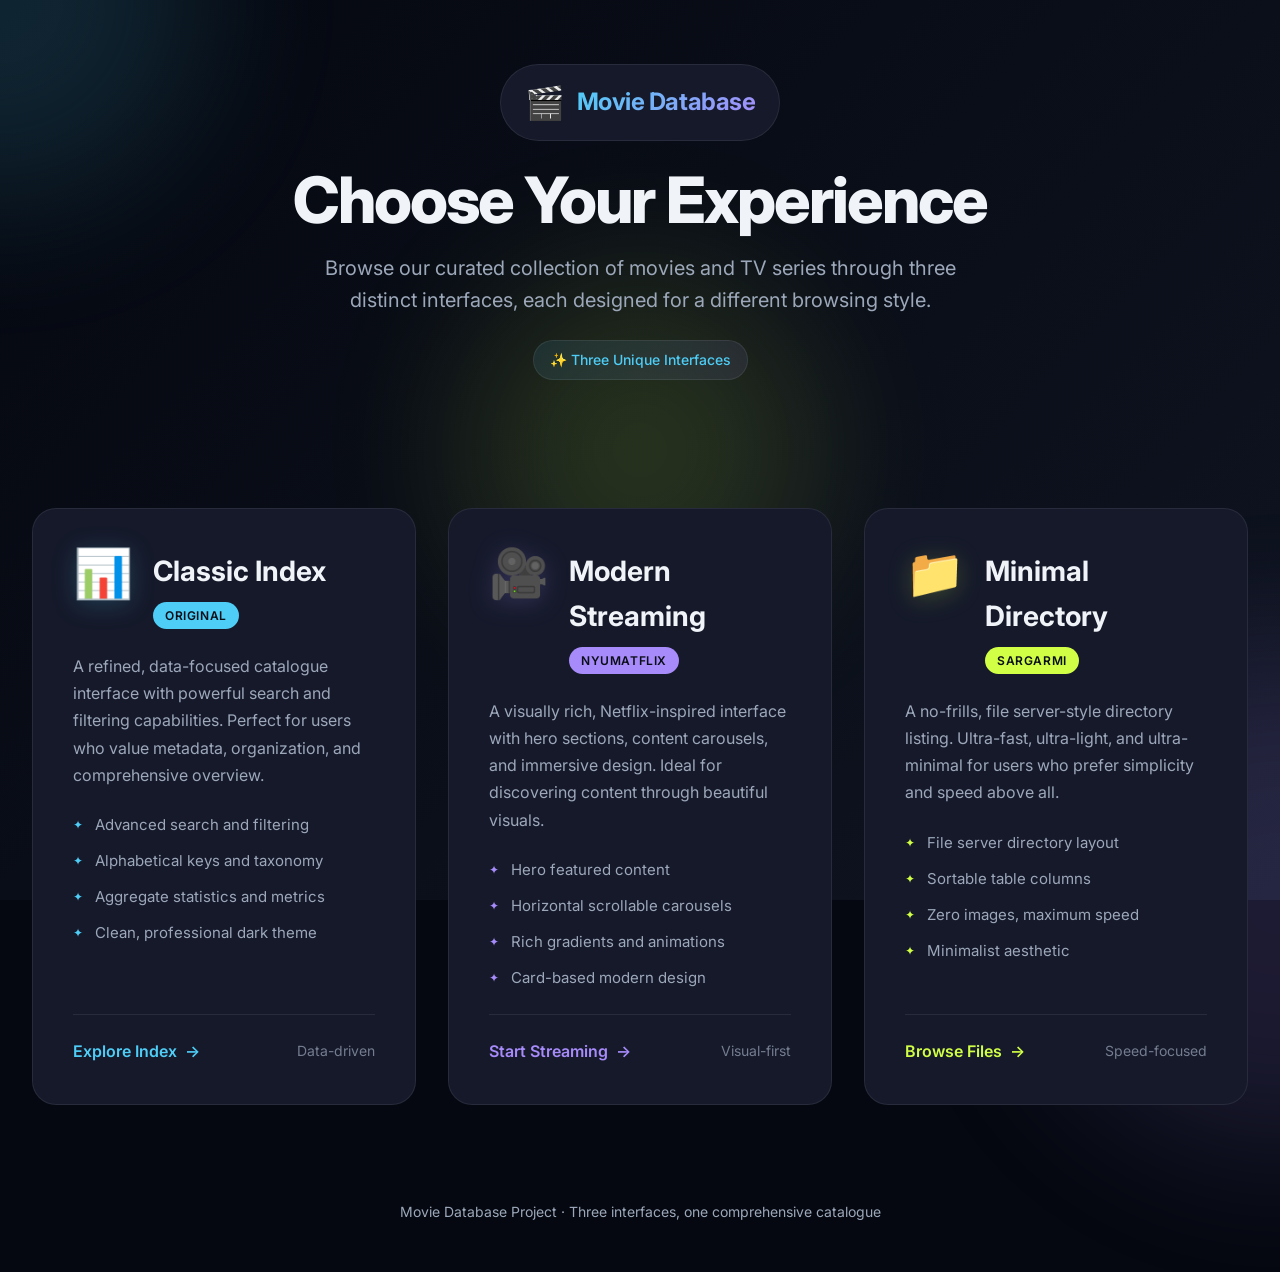
==== commit 45b06dfe: "a" ====
--- a/docs/index.html
+++ b/docs/index.html
@@ -1,28 +1,32 @@
 <!DOCTYPE html>
 <html lang="en">
 <head>
-    <meta charset="utf-8">
-    <meta name="viewport" content="width=device-width, initial-scale=1">
-    <title>Indexed Catalogue · Movies & Series</title>
-    <meta name="description" content="Compact index of curated movie and television catalogue entries with searchable classifications.">
+    <meta charset="UTF-8">
+    <meta name="viewport" content="width=device-width, initial-scale=1.0">
+    <title>Movie Database Hub · Choose Your Interface</title>
+    <meta name="description" content="Browse our movie and TV series database through three distinct interfaces: Classic Index, Modern Streaming, or Minimal Directory.">
+    <link rel="preconnect" href="https://fonts.googleapis.com">
+    <link rel="preconnect" href="https://fonts.gstatic.com" crossorigin>
+    <link href="https://fonts.googleapis.com/css2?family=Inter:wght@300;400;500;600;700;800&display=swap" rel="stylesheet">
     <style>
         :root {
-            --bg: #06080d;
-            --fg: #f4f6fb;
-            --fg-muted: #9ca7bb;
-            --surface: #0e131d;
-            --surface-alt: #121927;
-            --border: #1f2b3d;
-            --accent: #4ecdf6;
-            --accent-soft: rgba(78, 205, 246, 0.12);
-            --accent-strong: #d0ff45;
-            --danger: #ff6b6b;
-            --font-base: "Segoe UI", "Helvetica Neue", Arial, sans-serif;
-            --font-mono: "Cascadia Code", "Fira Code", "SFMono-Regular", monospace;
-            --radius: 10px;
+            --bg-dark: #0a0e17;
+            --bg-darker: #050810;
+            --text-primary: #f0f4f8;
+            --text-secondary: #9ca8ba;
+            --accent-blue: #4ecdf6;
+            --accent-purple: #a78bfa;
+            --accent-green: #d0ff45;
+            --accent-orange: #ff8c42;
+            --surface: #15192a;
+            --surface-glow: rgba(78, 205, 246, 0.08);
+            --border: rgba(255, 255, 255, 0.08);
+            --shadow: rgba(0, 0, 0, 0.5);
         }
 
         * {
+            margin: 0;
+            padding: 0;
             box-sizing: border-box;
         }
 
@@ -31,873 +35,506 @@
         }
 
         body {
-            margin: 0;
-            font-family: var(--font-base);
-            background: var(--bg);
-            color: var(--fg);
-            line-height: 1.55;
-        }
-
-        a {
+            font-family: 'Inter', -apple-system, BlinkMacSystemFont, 'Segoe UI', sans-serif;
+            background: var(--bg-darker);
+            color: var(--text-primary);
+            line-height: 1.6;
+            min-height: 100vh;
+            overflow-x: hidden;
+        }
+
+        /* Animated gradient background */
+        .bg-gradient {
+            position: fixed;
+            top: 0;
+            left: 0;
+            width: 100%;
+            height: 100%;
+            z-index: -1;
+            background: linear-gradient(135deg, 
+                var(--bg-darker) 0%, 
+                #0f1421 25%, 
+                #1a1f35 50%, 
+                #0f1421 75%, 
+                var(--bg-darker) 100%);
+            background-size: 400% 400%;
+            animation: gradientShift 15s ease infinite;
+        }
+
+        @keyframes gradientShift {
+            0%, 100% { background-position: 0% 50%; }
+            50% { background-position: 100% 50%; }
+        }
+
+        /* Floating orbs */
+        .orb {
+            position: absolute;
+            border-radius: 50%;
+            filter: blur(80px);
+            opacity: 0.15;
+            animation: float 20s ease-in-out infinite;
+        }
+
+        .orb-1 {
+            width: 400px;
+            height: 400px;
+            background: var(--accent-blue);
+            top: -200px;
+            left: -200px;
+            animation-delay: 0s;
+        }
+
+        .orb-2 {
+            width: 500px;
+            height: 500px;
+            background: var(--accent-purple);
+            bottom: -250px;
+            right: -250px;
+            animation-delay: 7s;
+        }
+
+        .orb-3 {
+            width: 350px;
+            height: 350px;
+            background: var(--accent-green);
+            top: 50%;
+            left: 50%;
+            transform: translate(-50%, -50%);
+            animation-delay: 3s;
+        }
+
+        @keyframes float {
+            0%, 100% { transform: translate(0, 0) scale(1); }
+            33% { transform: translate(50px, -50px) scale(1.1); }
+            66% { transform: translate(-50px, 50px) scale(0.9); }
+        }
+
+        /* Header */
+        header {
+            text-align: center;
+            padding: 4rem 2rem 2rem;
+            position: relative;
+            z-index: 1;
+        }
+
+        .logo {
+            display: inline-flex;
+            align-items: center;
+            gap: 0.75rem;
+            margin-bottom: 1.5rem;
+            padding: 0.75rem 1.5rem;
+            background: var(--surface);
+            border: 1px solid var(--border);
+            border-radius: 50px;
+            backdrop-filter: blur(10px);
+            transition: all 0.3s ease;
+        }
+
+        .logo:hover {
+            transform: translateY(-2px);
+            box-shadow: 0 10px 30px var(--shadow);
+            border-color: var(--accent-blue);
+        }
+
+        .logo-icon {
+            font-size: 2rem;
+            animation: pulse 2s ease-in-out infinite;
+        }
+
+        @keyframes pulse {
+            0%, 100% { transform: scale(1); }
+            50% { transform: scale(1.1); }
+        }
+
+        .logo-text {
+            font-size: 1.5rem;
+            font-weight: 700;
+            letter-spacing: -0.02em;
+            background: linear-gradient(135deg, var(--accent-blue), var(--accent-purple));
+            -webkit-background-clip: text;
+            -webkit-text-fill-color: transparent;
+            background-clip: text;
+        }
+
+        h1 {
+            font-size: clamp(2.5rem, 6vw, 4rem);
+            font-weight: 800;
+            margin-bottom: 1rem;
+            letter-spacing: -0.03em;
+            line-height: 1.1;
+        }
+
+        .subtitle {
+            font-size: clamp(1rem, 2vw, 1.25rem);
+            color: var(--text-secondary);
+            max-width: 700px;
+            margin: 0 auto 1rem;
+            font-weight: 400;
+        }
+
+        .badge {
+            display: inline-block;
+            padding: 0.5rem 1rem;
+            background: linear-gradient(135deg, rgba(78, 205, 246, 0.1), rgba(167, 139, 250, 0.1));
+            border: 1px solid var(--border);
+            border-radius: 50px;
+            font-size: 0.875rem;
+            font-weight: 500;
+            color: var(--accent-blue);
+            margin-top: 0.5rem;
+        }
+
+        /* Main content */
+        main {
+            max-width: 1400px;
+            margin: 0 auto;
+            padding: 3rem 2rem;
+            position: relative;
+            z-index: 1;
+        }
+
+        .interfaces-grid {
+            display: grid;
+            grid-template-columns: repeat(auto-fit, minmax(min(350px, 100%), 1fr));
+            gap: 2rem;
+            margin-top: 3rem;
+        }
+
+        /* Interface cards */
+        .interface-card {
+            position: relative;
+            background: var(--surface);
+            border: 1px solid var(--border);
+            border-radius: 24px;
+            padding: 2.5rem;
+            text-decoration: none;
             color: inherit;
-        }
-
-        header {
-            position: sticky;
-            top: 0;
-            z-index: 20;
-            backdrop-filter: blur(14px);
-            background: rgba(6, 8, 13, 0.92);
-            border-bottom: 1px solid var(--border);
-        }
-
-        .masthead {
-            max-width: 1100px;
-            margin: 0 auto;
-            padding: 1rem 1.5rem;
-            display: flex;
-            flex-wrap: wrap;
-            align-items: center;
-            justify-content: space-between;
-            gap: 1rem;
-        }
-
-        .brand {
-            font-weight: 700;
-            letter-spacing: 0.08em;
-            text-transform: uppercase;
-            font-size: 1rem;
-        }
-
-        .masthead-nav {
-            display: flex;
-            flex-wrap: wrap;
-            gap: 0.75rem;
-        }
-
-        .masthead-nav a {
-            text-decoration: none;
-            padding: 0.45rem 0.9rem;
-            border-radius: 999px;
-            border: 1px solid transparent;
-            font-size: 0.9rem;
-            color: var(--fg-muted);
-            transition: border-color 0.15s ease, color 0.15s ease, background 0.15s ease;
-        }
-
-        .masthead-nav a:hover,
-        .masthead-nav a:focus {
-            color: var(--accent);
-            border-color: var(--accent);
-            outline: none;
-        }
-
-        .masthead-nav .is-active {
-            color: var(--bg);
-            background: var(--accent);
-            border-color: var(--accent);
-        }
-
-        main {
-            max-width: 1100px;
-            margin: 0 auto;
-            padding: 3rem 1.5rem 4rem;
+            transition: all 0.4s cubic-bezier(0.4, 0, 0.2, 1);
+            overflow: hidden;
             display: flex;
             flex-direction: column;
-            gap: 3rem;
-        }
-
-        .intro {
-            display: grid;
-            gap: 1rem;
-        }
-
-        .intro h1 {
-            font-size: clamp(1.8rem, 2.6vw, 2.4rem);
-            margin: 0;
-            letter-spacing: 0.04em;
-        }
-
-        .intro p {
-            max-width: 640px;
-            color: var(--fg-muted);
-        }
-
-        .metrics {
-            display: grid;
-            grid-template-columns: repeat(auto-fit, minmax(150px, 1fr));
-            gap: 1rem;
-        }
-
-        .metric-card {
-            background: var(--surface);
-            border: 1px solid var(--border);
-            border-radius: var(--radius);
-            padding: 1rem 1.25rem;
-            display: grid;
-            gap: 0.35rem;
-        }
-
-        .metric-label {
-            font-size: 0.85rem;
-            text-transform: uppercase;
-            letter-spacing: 0.09em;
-            color: var(--fg-muted);
-        }
-
-        .metric-value {
-            font-size: 1.65rem;
-            font-family: var(--font-mono);
-        }
-
-        .controls {
-            background: var(--surface);
-            border: 1px solid var(--border);
-            border-radius: var(--radius);
-            padding: 1.25rem;
-            display: grid;
-            gap: 1rem;
-        }
-
-        .controls h2 {
-            margin: 0;
-            font-size: 1.1rem;
-            letter-spacing: 0.05em;
-        }
-
-        .control-row {
+            gap: 1.5rem;
+        }
+
+        .interface-card::before {
+            content: '';
+            position: absolute;
+            top: 0;
+            left: 0;
+            width: 100%;
+            height: 100%;
+            background: linear-gradient(135deg, var(--card-gradient-start), var(--card-gradient-end));
+            opacity: 0;
+            transition: opacity 0.4s ease;
+            z-index: -1;
+        }
+
+        .interface-card:hover {
+            transform: translateY(-8px);
+            border-color: var(--card-accent);
+            box-shadow: 
+                0 20px 60px var(--shadow),
+                0 0 60px var(--card-glow);
+        }
+
+        .interface-card:hover::before {
+            opacity: 0.08;
+        }
+
+        .interface-card:active {
+            transform: translateY(-4px);
+        }
+
+        /* Card specific colors */
+        .card-original {
+            --card-accent: var(--accent-blue);
+            --card-gradient-start: rgba(78, 205, 246, 0.15);
+            --card-gradient-end: rgba(78, 205, 246, 0.05);
+            --card-glow: rgba(78, 205, 246, 0.2);
+        }
+
+        .card-nyumatflix {
+            --card-accent: var(--accent-purple);
+            --card-gradient-start: rgba(167, 139, 250, 0.15);
+            --card-gradient-end: rgba(167, 139, 250, 0.05);
+            --card-glow: rgba(167, 139, 250, 0.2);
+        }
+
+        .card-sargarmi {
+            --card-accent: var(--accent-green);
+            --card-gradient-start: rgba(208, 255, 69, 0.15);
+            --card-gradient-end: rgba(208, 255, 69, 0.05);
+            --card-glow: rgba(208, 255, 69, 0.2);
+        }
+
+        .card-header {
             display: flex;
-            flex-wrap: wrap;
-            gap: 0.75rem;
-            align-items: center;
-        }
-
-        .control-row label {
-            font-size: 0.85rem;
-            text-transform: uppercase;
-            color: var(--fg-muted);
-            letter-spacing: 0.08em;
-        }
-
-        .search-box {
-            flex: 1 1 220px;
-            position: relative;
-        }
-
-        .search-box input {
-            width: 100%;
-            padding: 0.6rem 0.85rem;
-            border-radius: var(--radius);
-            border: 1px solid var(--border);
-            background: var(--surface-alt);
-            color: var(--fg);
-            font-size: 0.95rem;
-        }
-
-        .search-box input::placeholder {
-            color: var(--fg-muted);
-        }
-
-        .pill-group {
-            display: flex;
-            flex-wrap: wrap;
-            gap: 0.5rem;
-        }
-
-        .pill-btn {
-            border: 1px solid var(--border);
-            background: var(--surface-alt);
-            color: var(--fg-muted);
-            padding: 0.45rem 0.9rem;
-            border-radius: 999px;
-            font-size: 0.85rem;
-            letter-spacing: 0.05em;
-            cursor: pointer;
-            transition: border-color 0.15s ease, color 0.15s ease, background 0.15s ease;
-        }
-
-        .pill-btn[aria-pressed="true"] {
-            color: var(--bg);
-            background: var(--accent);
-            border-color: var(--accent);
-        }
-
-        .pill-btn:focus-visible {
-            outline: 2px solid var(--accent);
-            outline-offset: 2px;
-        }
-
-        .table-wrap {
-            background: var(--surface);
-            border: 1px solid var(--border);
-            border-radius: var(--radius);
-            overflow: hidden;
-        }
-
-        table {
-            width: 100%;
-            border-collapse: collapse;
-            font-size: 0.95rem;
-        }
-
-        caption {
-            caption-side: top;
-            text-align: left;
-            padding: 1rem 1.25rem 0.5rem;
-            font-size: 0.95rem;
-            color: var(--fg-muted);
-        }
-
-        thead {
-            background: var(--surface-alt);
-            font-size: 0.8rem;
-            letter-spacing: 0.12em;
-            text-transform: uppercase;
-            color: var(--fg-muted);
-        }
-
-        th,
-        td {
-            padding: 0.75rem 1.25rem;
-            border-bottom: 1px solid var(--border);
-            text-align: left;
-        }
-
-        tbody tr:hover {
-            background: var(--accent-soft);
-        }
-
-        .type-pill {
-            display: inline-flex;
-            align-items: center;
-            justify-content: center;
-            min-width: 72px;
-            border-radius: 999px;
-            padding: 0.2rem 0.6rem;
+            align-items: flex-start;
+            gap: 1.25rem;
+        }
+
+        .card-icon {
+            font-size: 3rem;
+            line-height: 1;
+            flex-shrink: 0;
+            filter: drop-shadow(0 4px 12px var(--card-glow));
+            transition: transform 0.3s ease;
+        }
+
+        .interface-card:hover .card-icon {
+            transform: scale(1.1) rotate(-5deg);
+        }
+
+        .card-title-group {
+            flex: 1;
+        }
+
+        .card-title {
+            font-size: 1.75rem;
+            font-weight: 700;
+            margin-bottom: 0.5rem;
+            color: var(--text-primary);
+        }
+
+        .card-label {
+            display: inline-block;
+            padding: 0.25rem 0.75rem;
+            background: var(--card-accent);
+            color: var(--bg-dark);
+            border-radius: 50px;
             font-size: 0.75rem;
             font-weight: 600;
-            letter-spacing: 0.08em;
             text-transform: uppercase;
-            background: var(--surface-alt);
-            border: 1px solid var(--border);
-        }
-
-        .type-movie {
-            color: var(--accent);
-        }
-
-        .type-series {
-            color: var(--accent-strong);
-        }
-
-        .index-section {
-            display: grid;
-            gap: 1rem;
-        }
-
-        .index-section h2 {
-            margin: 0;
-            font-size: 1.1rem;
             letter-spacing: 0.05em;
         }
 
-        .alphabet-grid {
-            display: grid;
-            grid-template-columns: repeat(auto-fit, minmax(120px, 1fr));
+        .card-description {
+            color: var(--text-secondary);
+            font-size: 1rem;
+            line-height: 1.7;
+        }
+
+        .card-features {
+            list-style: none;
+            display: flex;
+            flex-direction: column;
             gap: 0.75rem;
         }
 
-        .alphabet-card {
-            background: var(--surface);
-            border: 1px solid var(--border);
-            border-radius: var(--radius);
-            padding: 0.75rem 0.9rem;
-            display: grid;
-            gap: 0.35rem;
-        }
-
-        .alphabet-card strong {
-            font-family: var(--font-mono);
-            font-size: 1rem;
-            color: var(--accent);
-        }
-
-        .alphabet-card span {
+        .card-features li {
+            display: flex;
+            align-items: center;
+            gap: 0.75rem;
+            color: var(--text-secondary);
+            font-size: 0.9375rem;
+        }
+
+        .card-features li::before {
+            content: '✦';
+            color: var(--card-accent);
             font-size: 0.75rem;
-            color: var(--fg-muted);
-        }
-
-        .taxonomy-grid {
-            display: grid;
-            grid-template-columns: repeat(auto-fit, minmax(220px, 1fr));
-            gap: 1rem;
-        }
-
-        .taxonomy-card {
-            background: var(--surface);
-            border: 1px solid var(--border);
-            border-radius: var(--radius);
-            padding: 1rem 1.25rem;
-            display: grid;
-            gap: 0.4rem;
-        }
-
-        .taxonomy-card h3 {
-            margin: 0;
-            font-size: 0.95rem;
-            text-transform: uppercase;
-            letter-spacing: 0.08em;
-            color: var(--fg-muted);
-        }
-
-        .taxonomy-card ul {
-            list-style: none;
-            margin: 0;
-            padding: 0;
-            display: grid;
-            gap: 0.3rem;
-        }
-
-        .taxonomy-card li {
+            flex-shrink: 0;
+        }
+
+        .card-footer {
+            margin-top: auto;
+            padding-top: 1.5rem;
+            border-top: 1px solid var(--border);
             display: flex;
             justify-content: space-between;
+            align-items: center;
+        }
+
+        .card-cta {
+            font-weight: 600;
+            color: var(--card-accent);
+            display: flex;
+            align-items: center;
+            gap: 0.5rem;
+            transition: gap 0.3s ease;
+        }
+
+        .interface-card:hover .card-cta {
             gap: 0.75rem;
-            font-size: 0.9rem;
-        }
-
-        .taxonomy-card li span {
-            color: var(--fg-muted);
-            font-size: 0.75rem;
-        }
-
-        .empty-state {
-            padding: 1rem 1.25rem;
-            color: var(--danger);
-            font-family: var(--font-mono);
-            font-size: 0.9rem;
-        }
-
+        }
+
+        .card-meta {
+            font-size: 0.875rem;
+            color: var(--text-secondary);
+            opacity: 0.7;
+        }
+
+        /* Footer */
         footer {
-            padding: 2rem 1.5rem 3rem;
             text-align: center;
-            font-size: 0.75rem;
-            color: var(--fg-muted);
-        }
-
-        @media (max-width: 700px) {
-            th,
-            td {
-                padding-inline: 0.85rem;
+            padding: 3rem 2rem;
+            color: var(--text-secondary);
+            font-size: 0.875rem;
+        }
+
+        footer a {
+            color: var(--accent-blue);
+            text-decoration: none;
+            transition: color 0.3s ease;
+        }
+
+        footer a:hover {
+            color: var(--accent-purple);
+        }
+
+        /* Responsive */
+        @media (max-width: 768px) {
+            header {
+                padding: 3rem 1.5rem 1.5rem;
+            }
+
+            main {
+                padding: 2rem 1.5rem;
+            }
+
+            .interfaces-grid {
+                gap: 1.5rem;
+            }
+
+            .interface-card {
+                padding: 2rem;
+            }
+
+            .card-icon {
+                font-size: 2.5rem;
+            }
+
+            .card-title {
+                font-size: 1.5rem;
+            }
+        }
+
+        /* Accessibility */
+        @media (prefers-reduced-motion: reduce) {
+            *,
+            *::before,
+            *::after {
+                animation-duration: 0.01ms !important;
+                animation-iteration-count: 1 !important;
+                transition-duration: 0.01ms !important;
             }
         }
     </style>
 </head>
 <body>
+    <!-- Background effects -->
+    <div class="bg-gradient">
+        <div class="orb orb-1"></div>
+        <div class="orb orb-2"></div>
+        <div class="orb orb-3"></div>
+    </div>
+
+    <!-- Header -->
     <header>
-        <div class="masthead">
-            <div class="brand">Indexed Catalogue</div>
-            <nav class="masthead-nav" aria-label="Primary">
-                <a class="is-active" href="#complete-index">Index</a>
-                <a href="#dimensions">Dimensions</a>
-                <a href="#taxonomy">Taxonomy</a>
-            </nav>
+        <div class="logo">
+            <span class="logo-icon">🎬</span>
+            <span class="logo-text">Movie Database</span>
         </div>
+        <h1>Choose Your Experience</h1>
+        <p class="subtitle">
+            Browse our curated collection of movies and TV series through three distinct interfaces, 
+            each designed for a different browsing style.
+        </p>
+        <span class="badge">✨ Three Unique Interfaces</span>
     </header>
 
+    <!-- Main content -->
     <main>
-        <section class="intro" aria-labelledby="introduction">
-            <h1 id="introduction">Movies & Television Index</h1>
-            <p>
-                A minimal catalogue focused on indexable metadata: every entry lists its steward, producing studio,
-                release year, and running length. Use the controls to slice the catalogue, or browse the alphabetical
-                keys and taxonomy extracts for quick orientation.
-            </p>
-        </section>
-
-        <section class="metrics" aria-label="Aggregate figures">
-            <article class="metric-card">
-                <span class="metric-label">Catalogued Titles</span>
-                <span class="metric-value" data-metric="total">—</span>
-                <span class="metric-label">Movies & Series tracked</span>
-            </article>
-            <article class="metric-card">
-                <span class="metric-label">Movies</span>
-                <span class="metric-value" data-metric="movies">—</span>
-                <span class="metric-label">Feature-length records</span>
-            </article>
-            <article class="metric-card">
-                <span class="metric-label">Series</span>
-                <span class="metric-value" data-metric="series">—</span>
-                <span class="metric-label">Serialized television entries</span>
-            </article>
-            <article class="metric-card">
-                <span class="metric-label">Distinct Stewards</span>
-                <span class="metric-value" data-metric="creators">—</span>
-                <span class="metric-label">Directors or showrunners</span>
-            </article>
-        </section>
-
-        <section class="controls" aria-labelledby="controls-heading">
-            <div class="index-section">
-                <div class="control-row">
-                    <h2 id="controls-heading">Filter Catalogue</h2>
-                </div>
-                <div class="control-row">
-                    <label for="search">Search</label>
-                    <div class="search-box">
-                        <input id="search" name="search" type="search" placeholder="Title, steward, or studio" autocomplete="off">
+        <div class="interfaces-grid">
+            <!-- Original Interface Card -->
+            <a href="original.html" class="interface-card card-original">
+                <div class="card-header">
+                    <div class="card-icon">📊</div>
+                    <div class="card-title-group">
+                        <h2 class="card-title">Classic Index</h2>
+                        <span class="card-label">Original</span>
                     </div>
                 </div>
-                <div class="control-row" role="group" aria-label="Filter by type">
-                    <label>Type</label>
-                    <div class="pill-group" id="typeFilters">
-                        <button type="button" class="pill-btn" data-filter="all" aria-pressed="true">All</button>
-                        <button type="button" class="pill-btn" data-filter="Movie" aria-pressed="false">Movies</button>
-                        <button type="button" class="pill-btn" data-filter="Series" aria-pressed="false">Series</button>
+                <p class="card-description">
+                    A refined, data-focused catalogue interface with powerful search and filtering capabilities. 
+                    Perfect for users who value metadata, organization, and comprehensive overview.
+                </p>
+                <ul class="card-features">
+                    <li>Advanced search and filtering</li>
+                    <li>Alphabetical keys and taxonomy</li>
+                    <li>Aggregate statistics and metrics</li>
+                    <li>Clean, professional dark theme</li>
+                </ul>
+                <div class="card-footer">
+                    <span class="card-cta">
+                        Explore Index
+                        <span aria-hidden="true">→</span>
+                    </span>
+                    <span class="card-meta">Data-driven</span>
+                </div>
+            </a>
+
+            <!-- NyumatFlix Interface Card -->
+            <a href="nyumatflix.html" class="interface-card card-nyumatflix">
+                <div class="card-header">
+                    <div class="card-icon">🎥</div>
+                    <div class="card-title-group">
+                        <h2 class="card-title">Modern Streaming</h2>
+                        <span class="card-label">NyumatFlix</span>
                     </div>
                 </div>
-            </div>
-        </section>
-
-        <section class="table-wrap" id="complete-index">
-            <table>
-                <caption id="table-caption">Index entries (loading…)</caption>
-                <thead>
-                    <tr>
-                        <th scope="col">Title</th>
-                        <th scope="col">Type</th>
-                        <th scope="col">Year</th>
-                        <th scope="col">Duration</th>
-                        <th scope="col">Steward</th>
-                        <th scope="col">Studio</th>
-                    </tr>
-                </thead>
-                <tbody id="index-body" aria-live="polite">
-                    <tr>
-                        <td colspan="6" class="empty-state">Loading catalogue…</td>
-                    </tr>
-                </tbody>
-            </table>
-        </section>
-
-        <section class="index-section" id="dimensions" aria-labelledby="alphabetical-heading">
-            <h2 id="alphabetical-heading">Alphabetical Keys</h2>
-            <p class="intro-note" style="color: var(--fg-muted); max-width: 640px;">
-                Each card lists the first titles within a letter band and the count currently in view. Use it to jump to
-                clusters or confirm coverage.
-            </p>
-            <div class="alphabet-grid" id="alphabet-grid">
-                <div class="alphabet-card">
-                    <strong>—</strong>
-                    <span>Waiting for catalogue.</span>
+                <p class="card-description">
+                    A visually rich, Netflix-inspired interface with hero sections, content carousels, 
+                    and immersive design. Ideal for discovering content through beautiful visuals.
+                </p>
+                <ul class="card-features">
+                    <li>Hero featured content</li>
+                    <li>Horizontal scrollable carousels</li>
+                    <li>Rich gradients and animations</li>
+                    <li>Card-based modern design</li>
+                </ul>
+                <div class="card-footer">
+                    <span class="card-cta">
+                        Start Streaming
+                        <span aria-hidden="true">→</span>
+                    </span>
+                    <span class="card-meta">Visual-first</span>
                 </div>
-            </div>
-        </section>
-
-        <section class="index-section" id="taxonomy" aria-labelledby="taxonomy-heading">
-            <h2 id="taxonomy-heading">Taxonomy Extracts</h2>
-            <div class="taxonomy-grid">
-                <article class="taxonomy-card" aria-live="polite">
-                    <h3>Dominant Categories</h3>
-                    <ul data-taxonomy="categories">
-                        <li><span>Loading…</span></li>
-                    </ul>
-                </article>
-                <article class="taxonomy-card">
-                    <h3>Prolific Stewards</h3>
-                    <ul data-taxonomy="creators">
-                        <li><span>Loading…</span></li>
-                    </ul>
-                </article>
-                <article class="taxonomy-card">
-                    <h3>Studios in Catalogue</h3>
-                    <ul data-taxonomy="studios">
-                        <li><span>Loading…</span></li>
-                    </ul>
-                </article>
-            </div>
-        </section>
+            </a>
+
+            <!-- Sargarmi Interface Card -->
+            <a href="sargarmi.html" class="interface-card card-sargarmi">
+                <div class="card-header">
+                    <div class="card-icon">📁</div>
+                    <div class="card-title-group">
+                        <h2 class="card-title">Minimal Directory</h2>
+                        <span class="card-label">Sargarmi</span>
+                    </div>
+                </div>
+                <p class="card-description">
+                    A no-frills, file server-style directory listing. Ultra-fast, ultra-light, 
+                    and ultra-minimal for users who prefer simplicity and speed above all.
+                </p>
+                <ul class="card-features">
+                    <li>File server directory layout</li>
+                    <li>Sortable table columns</li>
+                    <li>Zero images, maximum speed</li>
+                    <li>Minimalist aesthetic</li>
+                </ul>
+                <div class="card-footer">
+                    <span class="card-cta">
+                        Browse Files
+                        <span aria-hidden="true">→</span>
+                    </span>
+                    <span class="card-meta">Speed-focused</span>
+                </div>
+            </a>
+        </div>
     </main>
 
+    <!-- Footer -->
     <footer>
-        This index is static and intentionally image-free to emphasise metadata, structure, and performance-first delivery.
+        <p>Movie Database Project · Three interfaces, one comprehensive catalogue</p>
     </footer>
-
-    <script>
-        (function () {
-            const state = {
-                dataset: [],
-                filtered: [],
-                type: "all",
-                query: ""
-            };
-
-            const selectors = {
-                metrics: {
-                    total: document.querySelector('[data-metric="total"]'),
-                    movies: document.querySelector('[data-metric="movies"]'),
-                    series: document.querySelector('[data-metric="series"]'),
-                    creators: document.querySelector('[data-metric="creators"]')
-                },
-                tableBody: document.getElementById('index-body'),
-                tableCaption: document.getElementById('table-caption'),
-                alphabetGrid: document.getElementById('alphabet-grid'),
-                taxonomy: {
-                    categories: document.querySelector('[data-taxonomy="categories"]'),
-                    creators: document.querySelector('[data-taxonomy="creators"]'),
-                    studios: document.querySelector('[data-taxonomy="studios"]')
-                },
-                searchInput: document.getElementById('search'),
-                typeFilters: document.getElementById('typeFilters')
-            };
-
-            const movieGenres = {
-                "Inception": ["Science Fiction", "Thriller"],
-                "The Shawshank Redemption": ["Drama"],
-                "Pulp Fiction": ["Crime", "Drama"],
-                "The Dark Knight": ["Action", "Crime"],
-                "Forrest Gump": ["Drama", "Romance"],
-                "Interstellar": ["Science Fiction", "Adventure"],
-                "The Matrix": ["Science Fiction", "Action"],
-                "Fight Club": ["Drama", "Thriller"],
-                "Goodfellas": ["Crime", "Drama"],
-                "The Godfather": ["Crime", "Drama"],
-                "Schindler's List": ["Drama", "Historical"],
-                "Saving Private Ryan": ["War", "Drama"],
-                "The Silence of the Lambs": ["Thriller", "Crime"],
-                "Se7en": ["Thriller", "Crime"],
-                "Gladiator": ["Action", "Historical"]
-            };
-
-            const curatedSeries = [
-                {
-                    id: "series-breaking-bad",
-                    title: "Breaking Bad",
-                    release_year: 2008,
-                    seasons: 5,
-                    steward: "Vince Gilligan",
-                    studio: "AMC",
-                    categories: ["Crime", "Drama"]
-                },
-                {
-                    id: "series-the-expanse",
-                    title: "The Expanse",
-                    release_year: 2015,
-                    seasons: 6,
-                    steward: "Mark Fergus & Hawk Ostby",
-                    studio: "Alcon Entertainment",
-                    categories: ["Science Fiction", "Adventure"]
-                },
-                {
-                    id: "series-fargo",
-                    title: "Fargo",
-                    release_year: 2014,
-                    seasons: 5,
-                    steward: "Noah Hawley",
-                    studio: "FX Productions",
-                    categories: ["Crime", "Anthology"]
-                },
-                {
-                    id: "series-chernobyl",
-                    title: "Chernobyl",
-                    release_year: 2019,
-                    seasons: 1,
-                    steward: "Craig Mazin",
-                    studio: "HBO",
-                    categories: ["Historical", "Drama"]
-                },
-                {
-                    id: "series-dark",
-                    title: "Dark",
-                    release_year: 2017,
-                    seasons: 3,
-                    steward: "Baran bo Odar & Jantje Friese",
-                    studio: "W&B Television",
-                    categories: ["Science Fiction", "Mystery"]
-                }
-            ];
-
-            function normaliseMovies(movies) {
-                return movies.map((movie) => {
-                    const categories = movieGenres[movie.title] || ["Unclassified"];
-                    return {
-                        id: `movie-${movie.movie_id}`,
-                        title: movie.title,
-                        type: "Movie",
-                        releaseYear: movie.release_year,
-                        durationLabel: `${movie.duration_minutes} min`,
-                        durationValue: movie.duration_minutes,
-                        steward: movie.director_name,
-                        studio: movie.studio_name,
-                        categories
-                    };
-                });
-            }
-
-            function normaliseSeries(seriesList) {
-                return seriesList.map((series) => ({
-                    id: series.id,
-                    title: series.title,
-                    type: "Series",
-                    releaseYear: series.release_year,
-                    durationLabel: `${series.seasons} season${series.seasons > 1 ? "s" : ""}`,
-                    durationValue: series.seasons,
-                    steward: series.steward,
-                    studio: series.studio,
-                    categories: series.categories
-                }));
-            }
-
-            function updateMetrics(dataset) {
-                const total = dataset.length;
-                const movies = dataset.filter((item) => item.type === "Movie").length;
-                const series = dataset.filter((item) => item.type === "Series").length;
-                const creators = new Set(dataset.map((item) => item.steward)).size;
-
-                selectors.metrics.total.textContent = total;
-                selectors.metrics.movies.textContent = movies;
-                selectors.metrics.series.textContent = series;
-                selectors.metrics.creators.textContent = creators;
-            }
-
-            function applyFilters() {
-                const query = state.query.trim().toLowerCase();
-                const type = state.type;
-
-                state.filtered = state.dataset.filter((item) => {
-                    if (type !== "all" && item.type !== type) {
-                        return false;
-                    }
-
-                    if (!query) {
-                        return true;
-                    }
-
-                    const haystack = `${item.title} ${item.steward} ${item.studio}`.toLowerCase();
-                    return haystack.includes(query);
-                });
-
-                renderTable(state.filtered);
-                renderAlphabet(state.filtered);
-                renderTaxonomy(state.dataset);
-            }
-
-            function renderTable(rows) {
-                selectors.tableBody.innerHTML = "";
-
-                if (rows.length === 0) {
-                    const emptyRow = document.createElement("tr");
-                    const cell = document.createElement("td");
-                    cell.colSpan = 6;
-                    cell.className = "empty-state";
-                    cell.textContent = "No entries match the current filters.";
-                    emptyRow.appendChild(cell);
-                    selectors.tableBody.appendChild(emptyRow);
-                } else {
-                    rows.sort((a, b) => a.title.localeCompare(b.title, "en", { sensitivity: "base" }));
-                    const fragment = document.createDocumentFragment();
-
-                    rows.forEach((item) => {
-                        const row = document.createElement("tr");
-
-                        const titleCell = document.createElement("td");
-                        titleCell.textContent = item.title;
-                        row.appendChild(titleCell);
-
-                        const typeCell = document.createElement("td");
-                        const pill = document.createElement("span");
-                        pill.className = `type-pill ${item.type === "Movie" ? "type-movie" : "type-series"}`;
-                        pill.textContent = item.type;
-                        typeCell.appendChild(pill);
-                        row.appendChild(typeCell);
-
-                        const yearCell = document.createElement("td");
-                        yearCell.textContent = item.releaseYear || "—";
-                        row.appendChild(yearCell);
-
-                        const durationCell = document.createElement("td");
-                        durationCell.textContent = item.durationLabel;
-                        row.appendChild(durationCell);
-
-                        const stewardCell = document.createElement("td");
-                        stewardCell.textContent = item.steward;
-                        row.appendChild(stewardCell);
-
-                        const studioCell = document.createElement("td");
-                        studioCell.textContent = item.studio;
-                        row.appendChild(studioCell);
-
-                        fragment.appendChild(row);
-                    });
-
-                    selectors.tableBody.appendChild(fragment);
-                }
-
-                selectors.tableCaption.textContent = `Index entries (${rows.length.toString()} currently visible)`;
-            }
-
-            function renderAlphabet(rows) {
-                selectors.alphabetGrid.innerHTML = "";
-
-                if (rows.length === 0) {
-                    const card = document.createElement("div");
-                    card.className = "alphabet-card";
-                    card.innerHTML = "<strong>Ø</strong><span>Empty result set.</span>";
-                    selectors.alphabetGrid.appendChild(card);
-                    return;
-                }
-
-                const buckets = new Map();
-
-                rows.forEach((item) => {
-                    const initial = /^[A-Z]/i.test(item.title) ? item.title[0].toUpperCase() : "#";
-                    if (!buckets.has(initial)) {
-                        buckets.set(initial, []);
-                    }
-                    buckets.get(initial).push(item.title);
-                });
-
-                const sortedKeys = Array.from(buckets.keys()).sort((a, b) => a.localeCompare(b));
-                const fragment = document.createDocumentFragment();
-
-                sortedKeys.forEach((letter) => {
-                    const titles = buckets.get(letter);
-                    titles.sort((a, b) => a.localeCompare(b, "en", { sensitivity: "base" }));
-                    const preview = titles.slice(0, 4).join(", ");
-
-                    const card = document.createElement("div");
-                    card.className = "alphabet-card";
-
-                    const letterEl = document.createElement("strong");
-                    letterEl.textContent = letter;
-                    card.appendChild(letterEl);
-
-                    const countEl = document.createElement("span");
-                    countEl.textContent = `${titles.length} entr${titles.length === 1 ? "y" : "ies"}`;
-                    card.appendChild(countEl);
-
-                    const previewEl = document.createElement("span");
-                    previewEl.textContent = preview;
-                    card.appendChild(previewEl);
-
-                    fragment.appendChild(card);
-                });
-
-                selectors.alphabetGrid.appendChild(fragment);
-            }
-
-            function renderTaxonomy(dataset) {
-                populateList(selectors.taxonomy.categories, aggregateCategories(dataset));
-                populateList(selectors.taxonomy.creators, aggregateCount(dataset, "steward"));
-                populateList(selectors.taxonomy.studios, aggregateCount(dataset, "studio"));
-            }
-
-            function aggregateCategories(dataset) {
-                const tally = new Map();
-                dataset.forEach((item) => {
-                    item.categories.forEach((category) => {
-                        const key = category || "Unclassified";
-                        tally.set(key, (tally.get(key) || 0) + 1);
-                    });
-                });
-
-                return Array.from(tally.entries())
-                    .sort((a, b) => b[1] - a[1])
-                    .slice(0, 6);
-            }
-
-            function aggregateCount(dataset, key) {
-                const tally = new Map();
-                dataset.forEach((item) => {
-                    const value = item[key] || "Unknown";
-                    tally.set(value, (tally.get(value) || 0) + 1);
-                });
-
-                return Array.from(tally.entries())
-                    .sort((a, b) => b[1] - a[1])
-                    .slice(0, 6);
-            }
-
-            function populateList(listElement, entries) {
-                listElement.innerHTML = "";
-
-                if (!entries.length) {
-                    const placeholder = document.createElement("li");
-                    placeholder.textContent = "No data";
-                    listElement.appendChild(placeholder);
-                    return;
-                }
-
-                const fragment = document.createDocumentFragment();
-                entries.forEach(([label, count]) => {
-                    const item = document.createElement("li");
-                    const name = document.createElement("span");
-                    name.textContent = label;
-                    const amount = document.createElement("span");
-                    amount.textContent = count.toString();
-                    item.appendChild(name);
-                    item.appendChild(amount);
-                    fragment.appendChild(item);
-                });
-
-                listElement.appendChild(fragment);
-            }
-
-            function loadDataset() {
-                return fetch("data/movies.json")
-                    .then((response) => {
-                        if (!response.ok) {
-                            throw new Error(`Failed to load data: ${response.status}`);
-                        }
-                        return response.json();
-                    })
-                    .then((movies) => {
-                        const normalisedMovies = normaliseMovies(movies);
-                        const normalisedSeries = normaliseSeries(curatedSeries);
-                        state.dataset = [...normalisedMovies, ...normalisedSeries];
-                        updateMetrics(state.dataset);
-                        applyFilters();
-                    })
-                    .catch((error) => {
-                        console.error(error);
-                        selectors.tableBody.innerHTML = "";
-                        const errorRow = document.createElement("tr");
-                        const cell = document.createElement("td");
-                        cell.colSpan = 6;
-                        cell.className = "empty-state";
-                        cell.textContent = "Catalogue data failed to load.";
-                        errorRow.appendChild(cell);
-                        selectors.tableBody.appendChild(errorRow);
-                        selectors.tableCaption.textContent = "Index entries (unavailable)";
-                    });
-            }
-
-            selectors.searchInput.addEventListener('input', (event) => {
-                state.query = event.target.value;
-                applyFilters();
-            });
-
-            selectors.typeFilters.addEventListener('click', (event) => {
-                if (event.target instanceof HTMLButtonElement) {
-                    const filter = event.target.dataset.filter;
-                    if (!filter) {
-                        return;
-                    }
-
-                    state.type = filter === "all" ? "all" : filter;
-
-                    Array.from(selectors.typeFilters.children).forEach((child) => {
-                        if (child instanceof HTMLButtonElement) {
-                            child.setAttribute('aria-pressed', child === event.target ? 'true' : 'false');
-                        }
-                    });
-
-                    applyFilters();
-                }
-            });
-
-            loadDataset();
-        })();
-    </script>
 </body>
 </html>
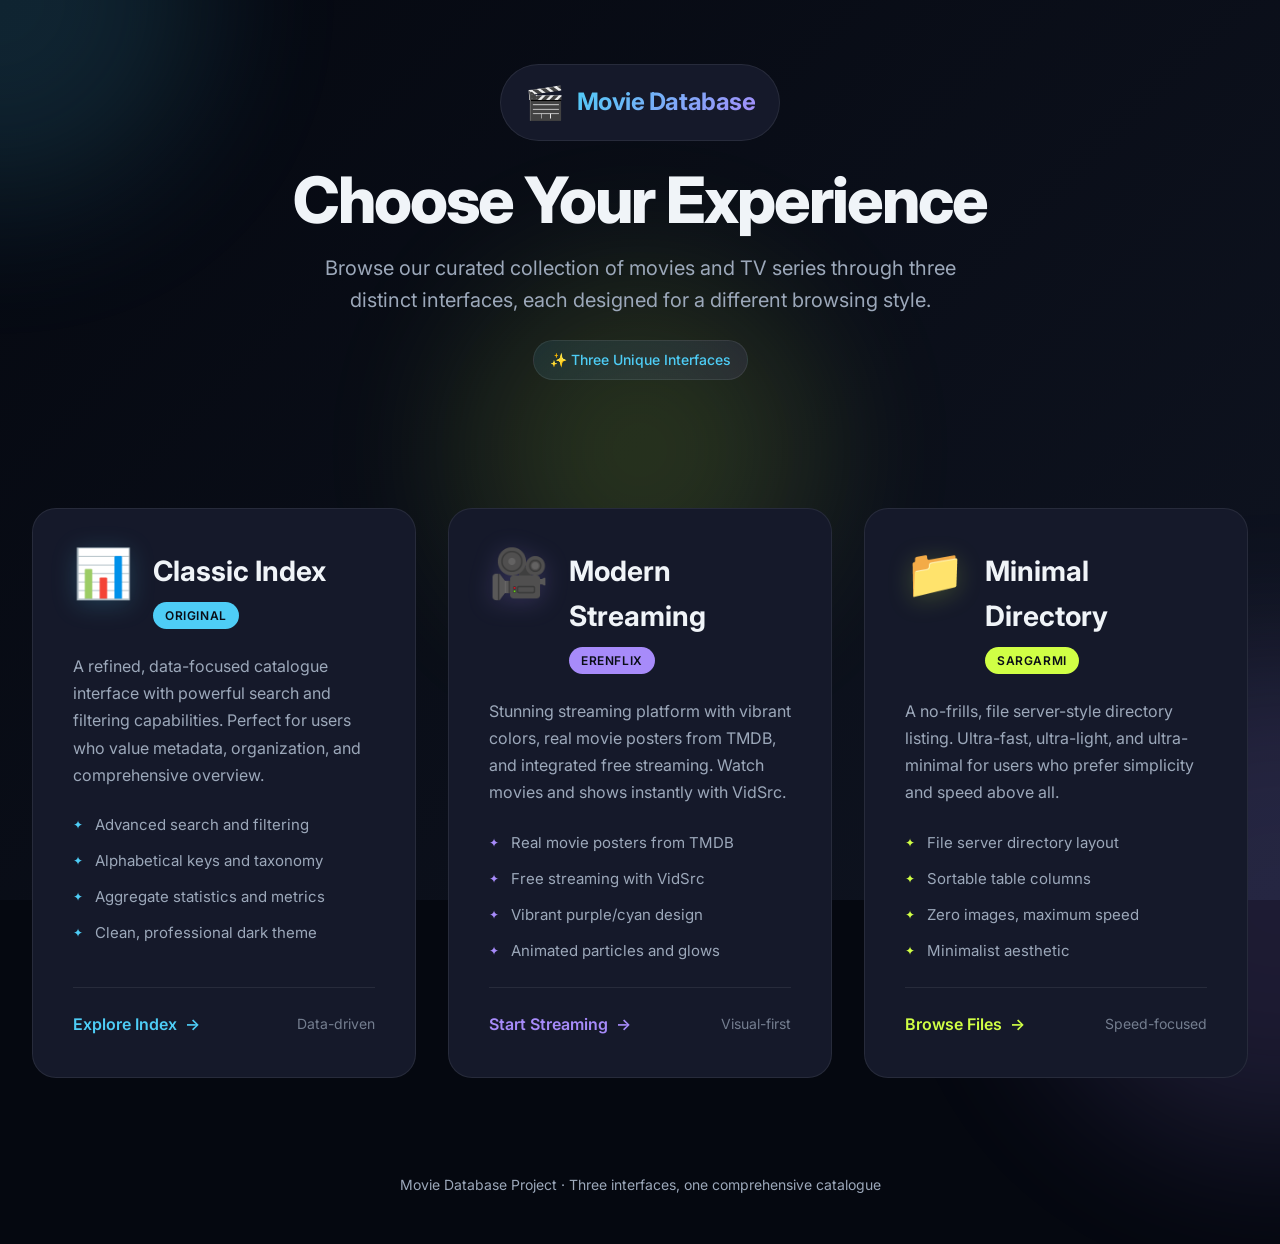
==== commit c014299b: "a" ====
--- a/docs/index.html
+++ b/docs/index.html
@@ -1,13 +1,16 @@
 <!DOCTYPE html>
 <html lang="en">
+
 <head>
     <meta charset="UTF-8">
     <meta name="viewport" content="width=device-width, initial-scale=1.0">
     <title>Movie Database Hub · Choose Your Interface</title>
-    <meta name="description" content="Browse our movie and TV series database through three distinct interfaces: Classic Index, Modern Streaming, or Minimal Directory.">
+    <meta name="description"
+        content="Browse our movie and TV series database through three distinct interfaces: Classic Index, Modern Streaming, or Minimal Directory.">
     <link rel="preconnect" href="https://fonts.googleapis.com">
     <link rel="preconnect" href="https://fonts.gstatic.com" crossorigin>
-    <link href="https://fonts.googleapis.com/css2?family=Inter:wght@300;400;500;600;700;800&display=swap" rel="stylesheet">
+    <link href="https://fonts.googleapis.com/css2?family=Inter:wght@300;400;500;600;700;800&display=swap"
+        rel="stylesheet">
     <style>
         :root {
             --bg-dark: #0a0e17;
@@ -51,19 +54,26 @@
             width: 100%;
             height: 100%;
             z-index: -1;
-            background: linear-gradient(135deg, 
-                var(--bg-darker) 0%, 
-                #0f1421 25%, 
-                #1a1f35 50%, 
-                #0f1421 75%, 
-                var(--bg-darker) 100%);
+            background: linear-gradient(135deg,
+                    var(--bg-darker) 0%,
+                    #0f1421 25%,
+                    #1a1f35 50%,
+                    #0f1421 75%,
+                    var(--bg-darker) 100%);
             background-size: 400% 400%;
             animation: gradientShift 15s ease infinite;
         }
 
         @keyframes gradientShift {
-            0%, 100% { background-position: 0% 50%; }
-            50% { background-position: 100% 50%; }
+
+            0%,
+            100% {
+                background-position: 0% 50%;
+            }
+
+            50% {
+                background-position: 100% 50%;
+            }
         }
 
         /* Floating orbs */
@@ -104,9 +114,19 @@
         }
 
         @keyframes float {
-            0%, 100% { transform: translate(0, 0) scale(1); }
-            33% { transform: translate(50px, -50px) scale(1.1); }
-            66% { transform: translate(-50px, 50px) scale(0.9); }
+
+            0%,
+            100% {
+                transform: translate(0, 0) scale(1);
+            }
+
+            33% {
+                transform: translate(50px, -50px) scale(1.1);
+            }
+
+            66% {
+                transform: translate(-50px, 50px) scale(0.9);
+            }
         }
 
         /* Header */
@@ -142,8 +162,15 @@
         }
 
         @keyframes pulse {
-            0%, 100% { transform: scale(1); }
-            50% { transform: scale(1.1); }
+
+            0%,
+            100% {
+                transform: scale(1);
+            }
+
+            50% {
+                transform: scale(1.1);
+            }
         }
 
         .logo-text {
@@ -232,7 +259,7 @@
         .interface-card:hover {
             transform: translateY(-8px);
             border-color: var(--card-accent);
-            box-shadow: 
+            box-shadow:
                 0 20px 60px var(--shadow),
                 0 0 60px var(--card-glow);
         }
@@ -411,6 +438,7 @@
 
         /* Accessibility */
         @media (prefers-reduced-motion: reduce) {
+
             *,
             *::before,
             *::after {
@@ -421,6 +449,7 @@
         }
     </style>
 </head>
+
 <body>
     <!-- Background effects -->
     <div class="bg-gradient">
@@ -437,7 +466,7 @@
         </div>
         <h1>Choose Your Experience</h1>
         <p class="subtitle">
-            Browse our curated collection of movies and TV series through three distinct interfaces, 
+            Browse our curated collection of movies and TV series through three distinct interfaces,
             each designed for a different browsing style.
         </p>
         <span class="badge">✨ Three Unique Interfaces</span>
@@ -456,7 +485,7 @@
                     </div>
                 </div>
                 <p class="card-description">
-                    A refined, data-focused catalogue interface with powerful search and filtering capabilities. 
+                    A refined, data-focused catalogue interface with powerful search and filtering capabilities.
                     Perfect for users who value metadata, organization, and comprehensive overview.
                 </p>
                 <ul class="card-features">
@@ -474,24 +503,24 @@
                 </div>
             </a>
 
-            <!-- NyumatFlix Interface Card -->
-            <a href="nyumatflix.html" class="interface-card card-nyumatflix">
+            <!-- ErenFlix Interface Card -->
+            <a href="erenflix.html" class="interface-card card-nyumatflix">
                 <div class="card-header">
                     <div class="card-icon">🎥</div>
                     <div class="card-title-group">
                         <h2 class="card-title">Modern Streaming</h2>
-                        <span class="card-label">NyumatFlix</span>
+                        <span class="card-label">ErenFlix</span>
                     </div>
                 </div>
                 <p class="card-description">
-                    A visually rich, Netflix-inspired interface with hero sections, content carousels, 
-                    and immersive design. Ideal for discovering content through beautiful visuals.
+                    Stunning streaming platform with vibrant colors, real movie posters from TMDB,
+                    and integrated free streaming. Watch movies and shows instantly with VidSrc.
                 </p>
                 <ul class="card-features">
-                    <li>Hero featured content</li>
-                    <li>Horizontal scrollable carousels</li>
-                    <li>Rich gradients and animations</li>
-                    <li>Card-based modern design</li>
+                    <li>Real movie posters from TMDB</li>
+                    <li>Free streaming with VidSrc</li>
+                    <li>Vibrant purple/cyan design</li>
+                    <li>Animated particles and glows</li>
                 </ul>
                 <div class="card-footer">
                     <span class="card-cta">
@@ -512,7 +541,7 @@
                     </div>
                 </div>
                 <p class="card-description">
-                    A no-frills, file server-style directory listing. Ultra-fast, ultra-light, 
+                    A no-frills, file server-style directory listing. Ultra-fast, ultra-light,
                     and ultra-minimal for users who prefer simplicity and speed above all.
                 </p>
                 <ul class="card-features">
@@ -537,4 +566,5 @@
         <p>Movie Database Project · Three interfaces, one comprehensive catalogue</p>
     </footer>
 </body>
-</html>
+
+</html>
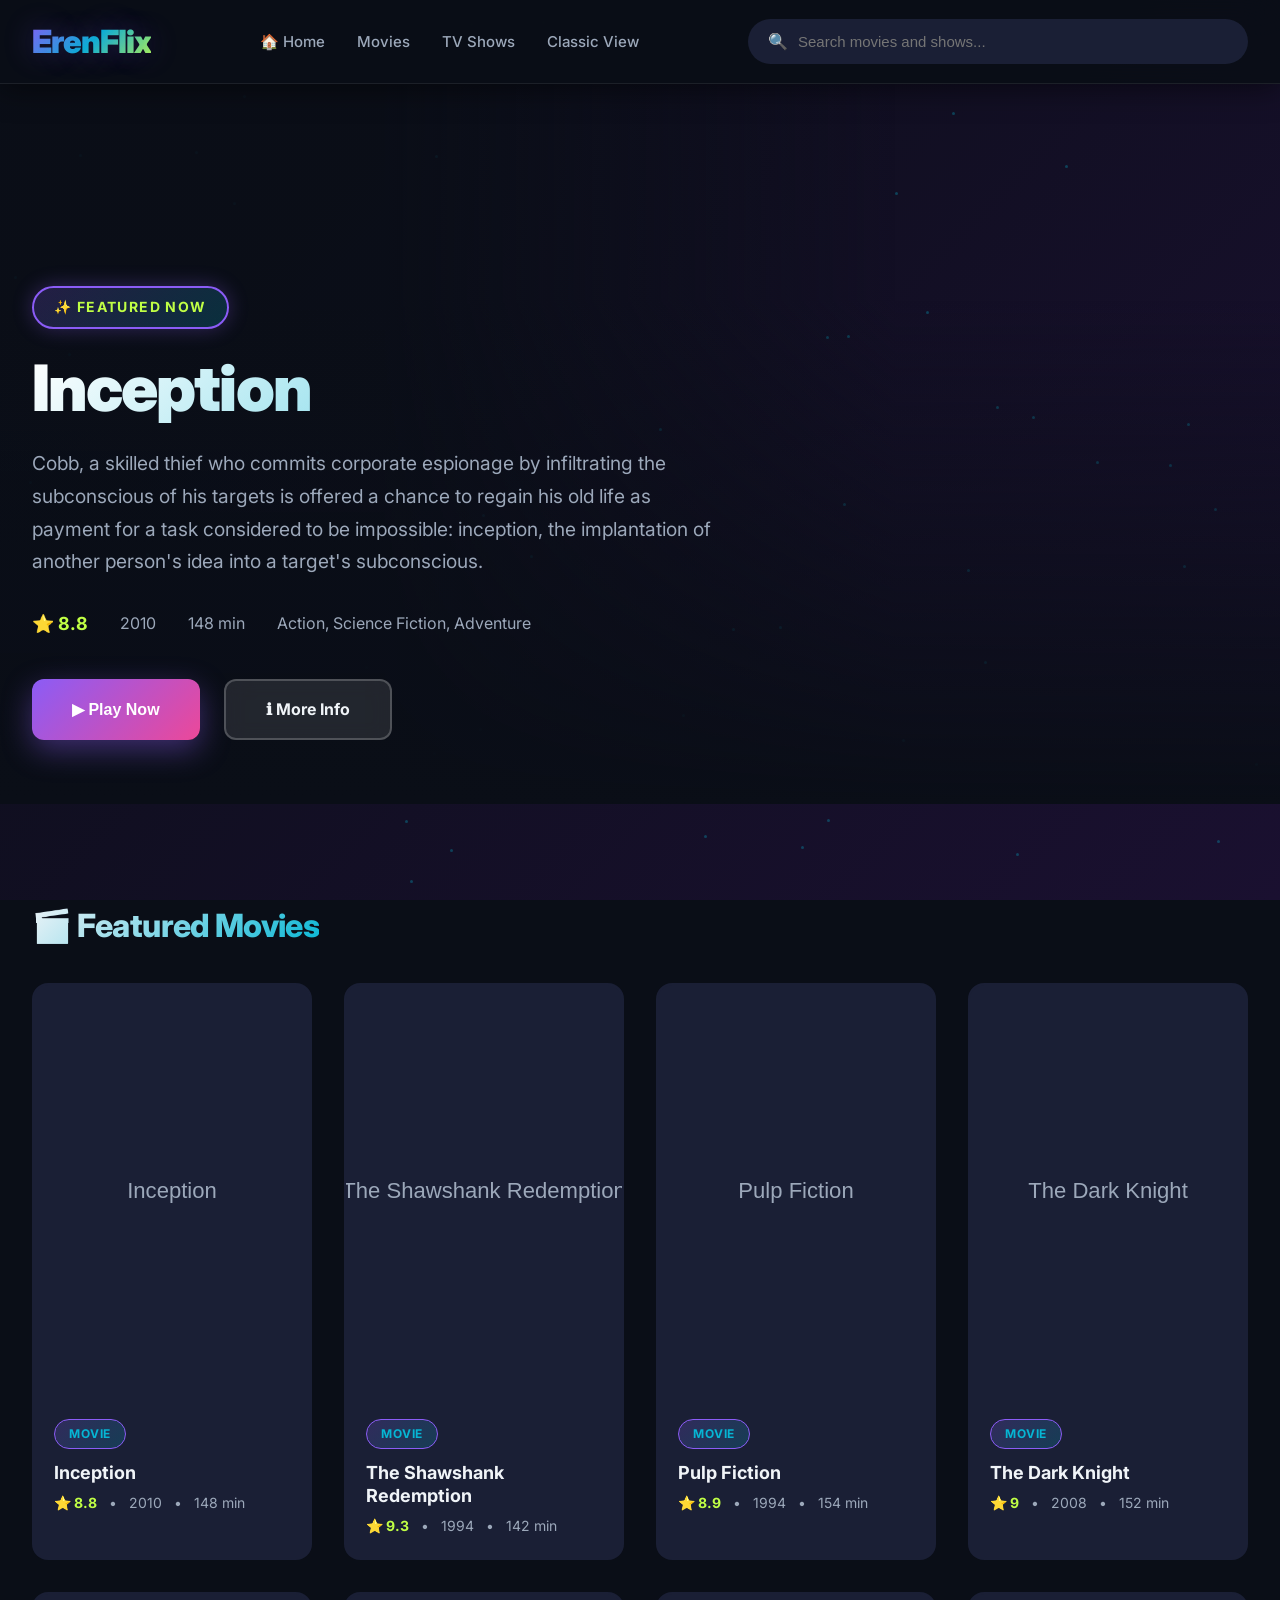
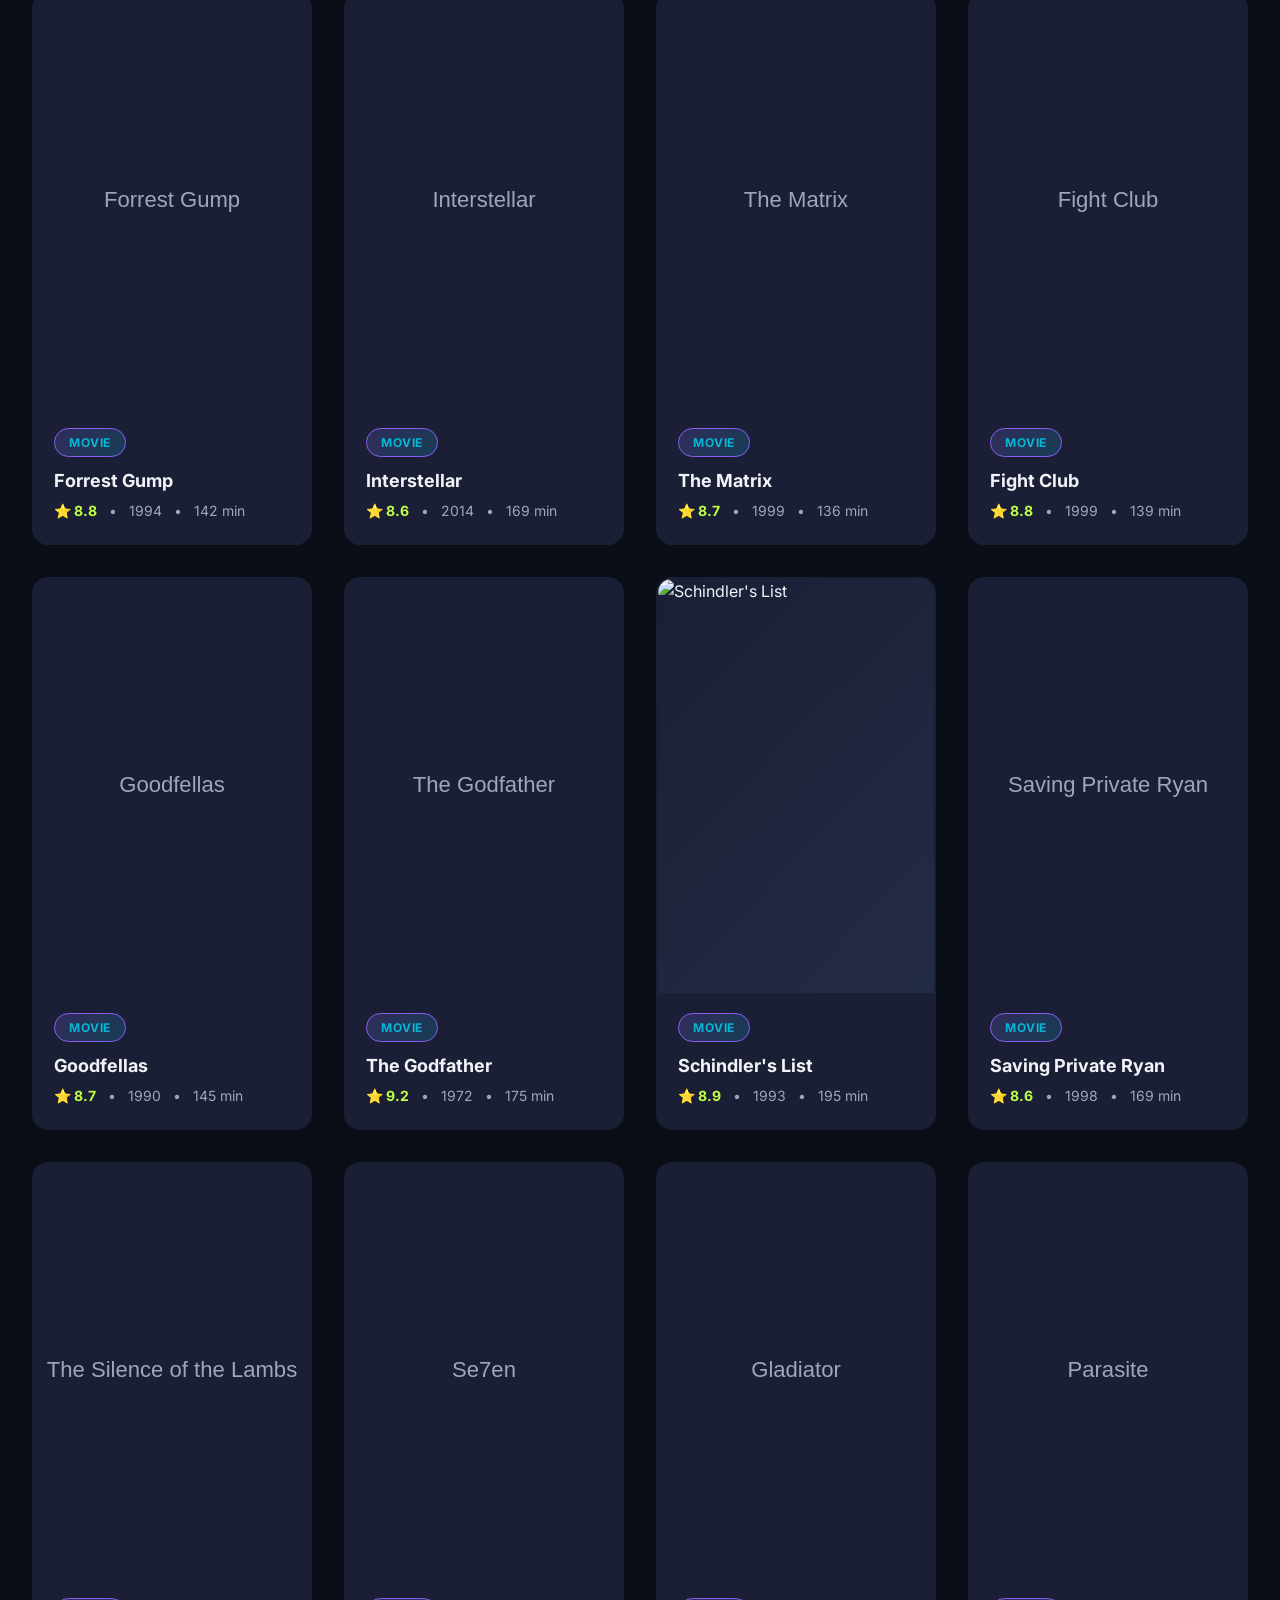
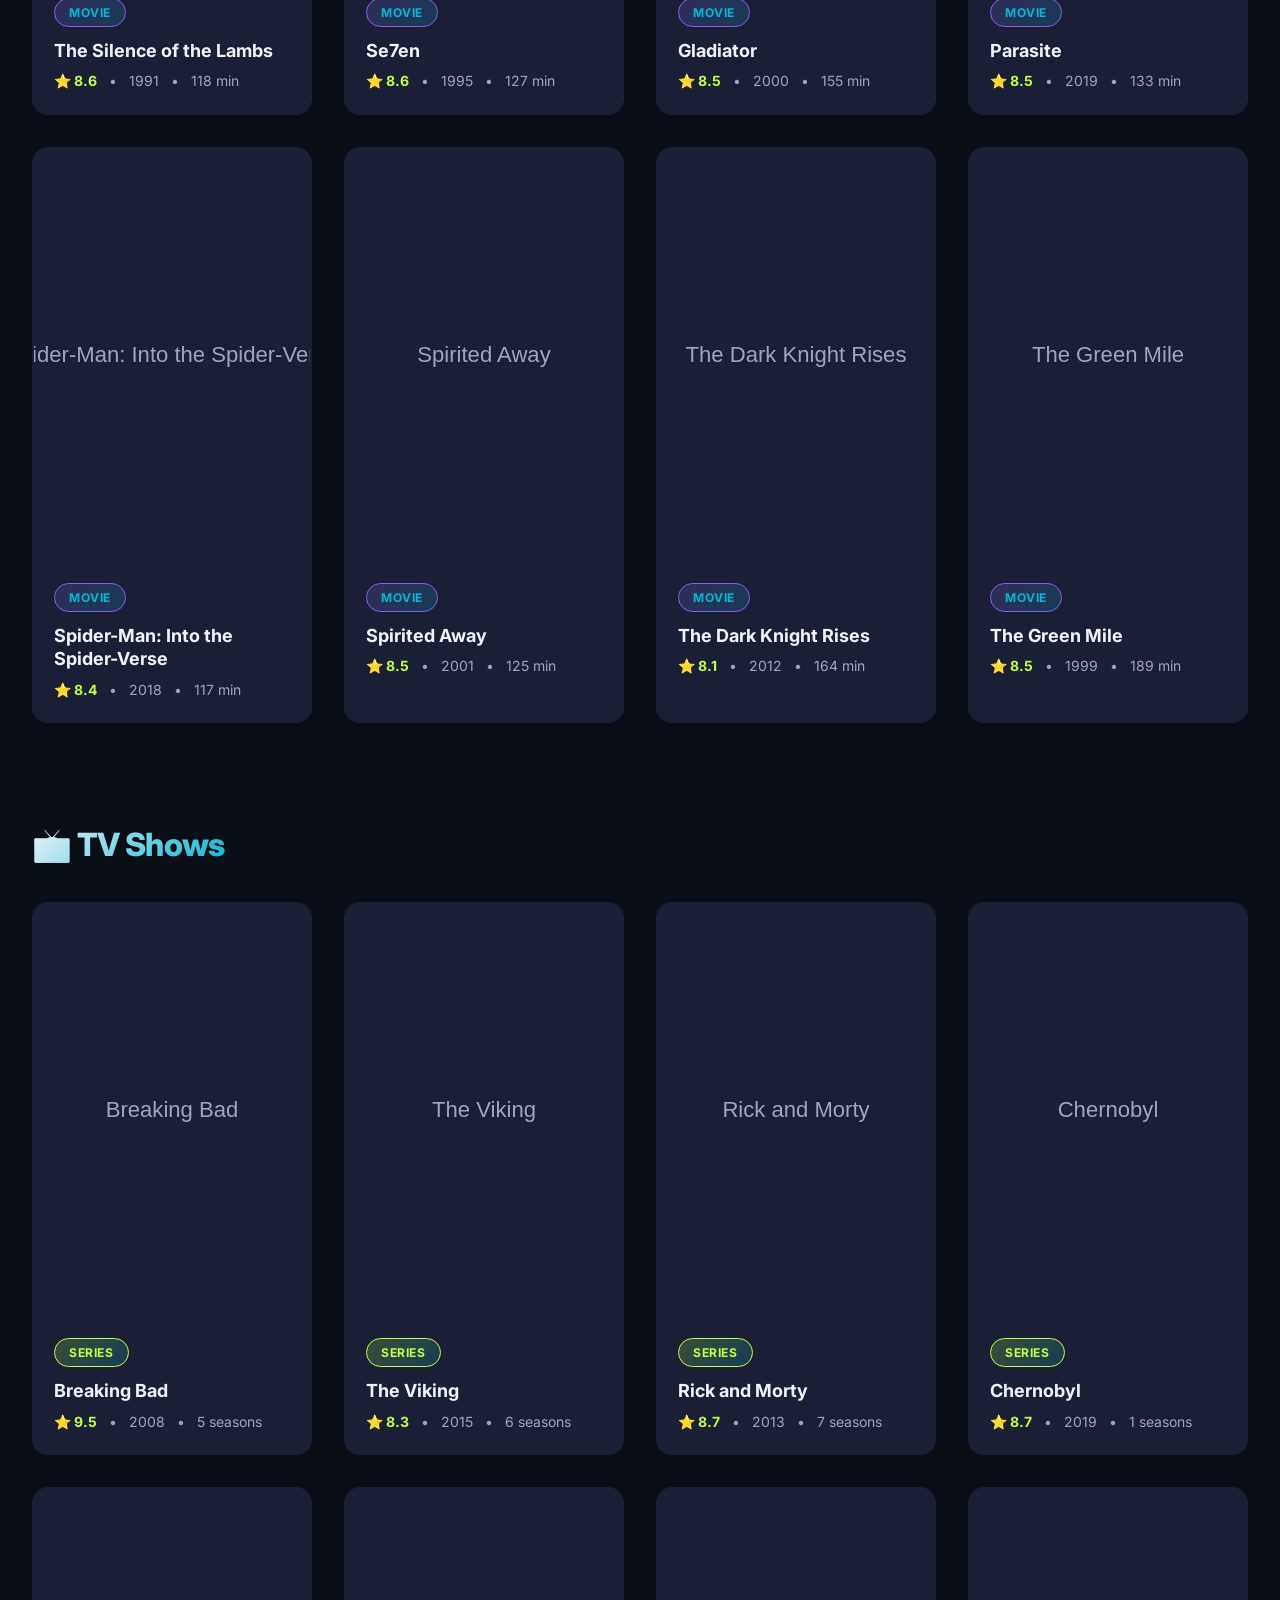
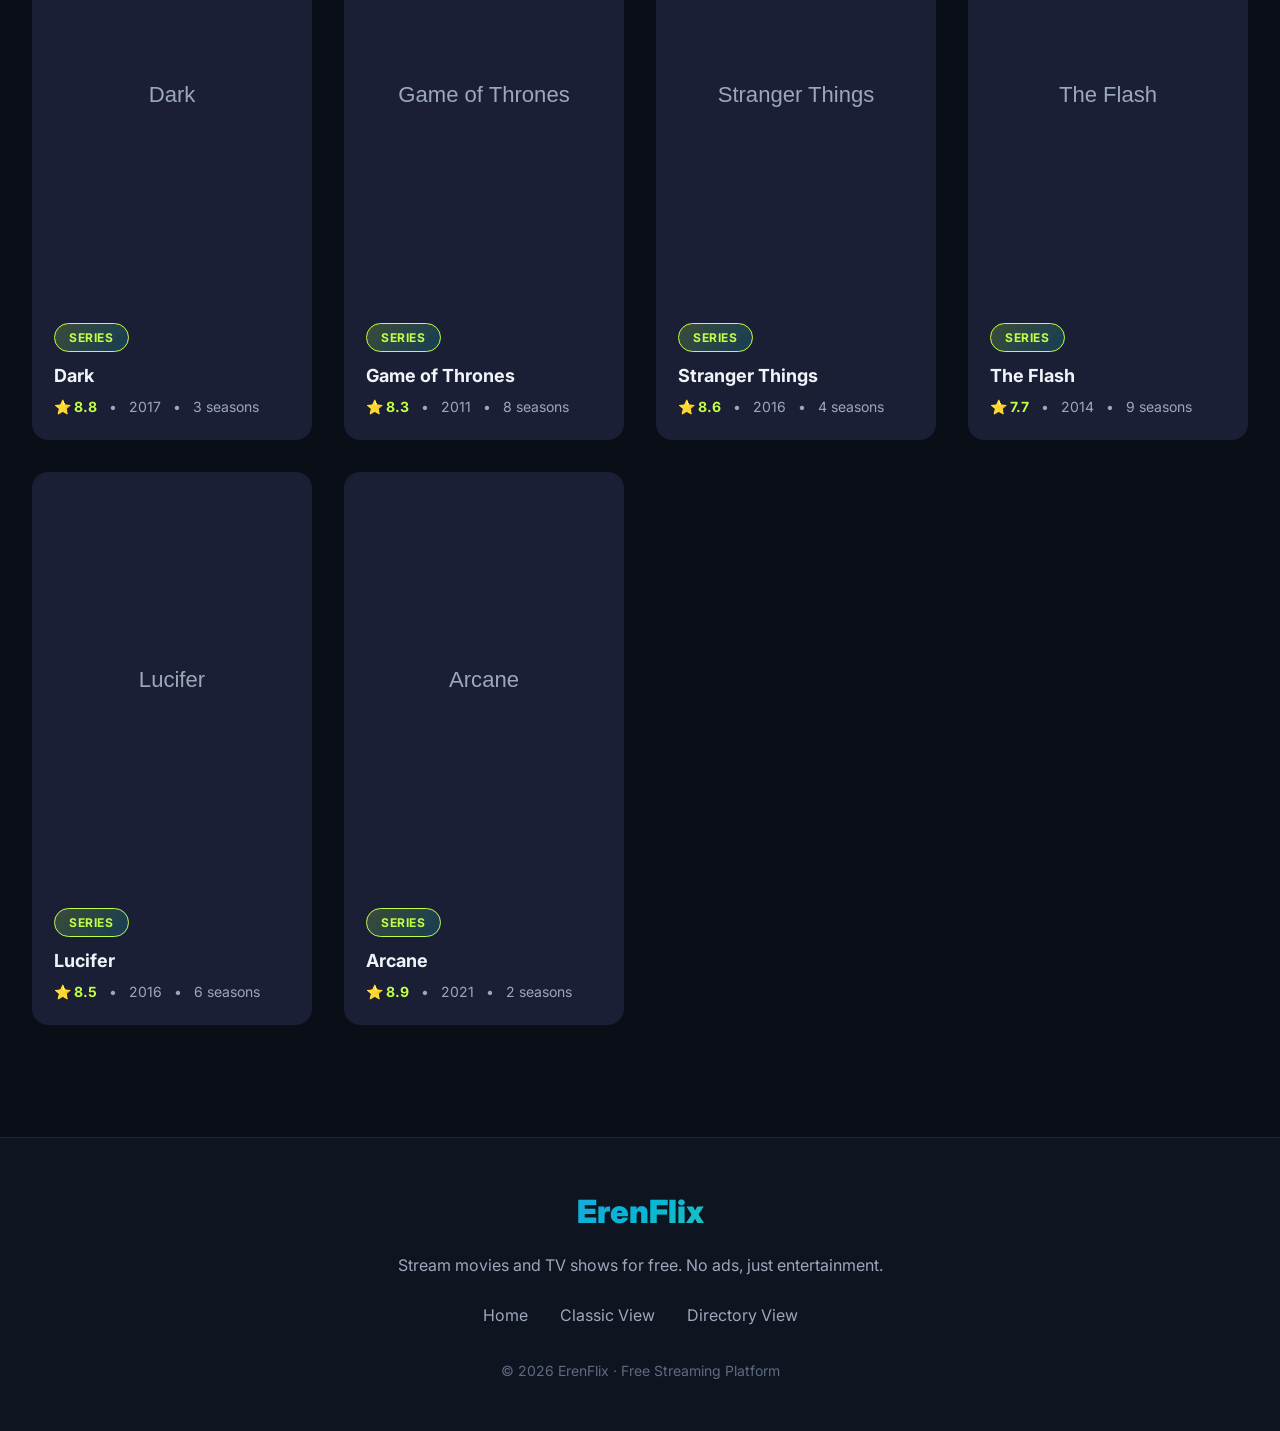
==== commit 2e6ee0ee: "a" ====
--- a/docs/index.html
+++ b/docs/index.html
@@ -4,567 +4,18 @@
 <head>
     <meta charset="UTF-8">
     <meta name="viewport" content="width=device-width, initial-scale=1.0">
-    <title>Movie Database Hub · Choose Your Interface</title>
+    <title>ErenFlix · Stream Movies & TV Shows Free</title>
     <meta name="description"
-        content="Browse our movie and TV series database through three distinct interfaces: Classic Index, Modern Streaming, or Minimal Directory.">
-    <link rel="preconnect" href="https://fonts.googleapis.com">
-    <link rel="preconnect" href="https://fonts.gstatic.com" crossorigin>
-    <link href="https://fonts.googleapis.com/css2?family=Inter:wght@300;400;500;600;700;800&display=swap"
-        rel="stylesheet">
-    <style>
-        :root {
-            --bg-dark: #0a0e17;
-            --bg-darker: #050810;
-            --text-primary: #f0f4f8;
-            --text-secondary: #9ca8ba;
-            --accent-blue: #4ecdf6;
-            --accent-purple: #a78bfa;
-            --accent-green: #d0ff45;
-            --accent-orange: #ff8c42;
-            --surface: #15192a;
-            --surface-glow: rgba(78, 205, 246, 0.08);
-            --border: rgba(255, 255, 255, 0.08);
-            --shadow: rgba(0, 0, 0, 0.5);
-        }
-
-        * {
-            margin: 0;
-            padding: 0;
-            box-sizing: border-box;
-        }
-
-        html {
-            scroll-behavior: smooth;
-        }
-
-        body {
-            font-family: 'Inter', -apple-system, BlinkMacSystemFont, 'Segoe UI', sans-serif;
-            background: var(--bg-darker);
-            color: var(--text-primary);
-            line-height: 1.6;
-            min-height: 100vh;
-            overflow-x: hidden;
-        }
-
-        /* Animated gradient background */
-        .bg-gradient {
-            position: fixed;
-            top: 0;
-            left: 0;
-            width: 100%;
-            height: 100%;
-            z-index: -1;
-            background: linear-gradient(135deg,
-                    var(--bg-darker) 0%,
-                    #0f1421 25%,
-                    #1a1f35 50%,
-                    #0f1421 75%,
-                    var(--bg-darker) 100%);
-            background-size: 400% 400%;
-            animation: gradientShift 15s ease infinite;
-        }
-
-        @keyframes gradientShift {
-
-            0%,
-            100% {
-                background-position: 0% 50%;
-            }
-
-            50% {
-                background-position: 100% 50%;
-            }
-        }
-
-        /* Floating orbs */
-        .orb {
-            position: absolute;
-            border-radius: 50%;
-            filter: blur(80px);
-            opacity: 0.15;
-            animation: float 20s ease-in-out infinite;
-        }
-
-        .orb-1 {
-            width: 400px;
-            height: 400px;
-            background: var(--accent-blue);
-            top: -200px;
-            left: -200px;
-            animation-delay: 0s;
-        }
-
-        .orb-2 {
-            width: 500px;
-            height: 500px;
-            background: var(--accent-purple);
-            bottom: -250px;
-            right: -250px;
-            animation-delay: 7s;
-        }
-
-        .orb-3 {
-            width: 350px;
-            height: 350px;
-            background: var(--accent-green);
-            top: 50%;
-            left: 50%;
-            transform: translate(-50%, -50%);
-            animation-delay: 3s;
-        }
-
-        @keyframes float {
-
-            0%,
-            100% {
-                transform: translate(0, 0) scale(1);
-            }
-
-            33% {
-                transform: translate(50px, -50px) scale(1.1);
-            }
-
-            66% {
-                transform: translate(-50px, 50px) scale(0.9);
-            }
-        }
-
-        /* Header */
-        header {
-            text-align: center;
-            padding: 4rem 2rem 2rem;
-            position: relative;
-            z-index: 1;
-        }
-
-        .logo {
-            display: inline-flex;
-            align-items: center;
-            gap: 0.75rem;
-            margin-bottom: 1.5rem;
-            padding: 0.75rem 1.5rem;
-            background: var(--surface);
-            border: 1px solid var(--border);
-            border-radius: 50px;
-            backdrop-filter: blur(10px);
-            transition: all 0.3s ease;
-        }
-
-        .logo:hover {
-            transform: translateY(-2px);
-            box-shadow: 0 10px 30px var(--shadow);
-            border-color: var(--accent-blue);
-        }
-
-        .logo-icon {
-            font-size: 2rem;
-            animation: pulse 2s ease-in-out infinite;
-        }
-
-        @keyframes pulse {
-
-            0%,
-            100% {
-                transform: scale(1);
-            }
-
-            50% {
-                transform: scale(1.1);
-            }
-        }
-
-        .logo-text {
-            font-size: 1.5rem;
-            font-weight: 700;
-            letter-spacing: -0.02em;
-            background: linear-gradient(135deg, var(--accent-blue), var(--accent-purple));
-            -webkit-background-clip: text;
-            -webkit-text-fill-color: transparent;
-            background-clip: text;
-        }
-
-        h1 {
-            font-size: clamp(2.5rem, 6vw, 4rem);
-            font-weight: 800;
-            margin-bottom: 1rem;
-            letter-spacing: -0.03em;
-            line-height: 1.1;
-        }
-
-        .subtitle {
-            font-size: clamp(1rem, 2vw, 1.25rem);
-            color: var(--text-secondary);
-            max-width: 700px;
-            margin: 0 auto 1rem;
-            font-weight: 400;
-        }
-
-        .badge {
-            display: inline-block;
-            padding: 0.5rem 1rem;
-            background: linear-gradient(135deg, rgba(78, 205, 246, 0.1), rgba(167, 139, 250, 0.1));
-            border: 1px solid var(--border);
-            border-radius: 50px;
-            font-size: 0.875rem;
-            font-weight: 500;
-            color: var(--accent-blue);
-            margin-top: 0.5rem;
-        }
-
-        /* Main content */
-        main {
-            max-width: 1400px;
-            margin: 0 auto;
-            padding: 3rem 2rem;
-            position: relative;
-            z-index: 1;
-        }
-
-        .interfaces-grid {
-            display: grid;
-            grid-template-columns: repeat(auto-fit, minmax(min(350px, 100%), 1fr));
-            gap: 2rem;
-            margin-top: 3rem;
-        }
-
-        /* Interface cards */
-        .interface-card {
-            position: relative;
-            background: var(--surface);
-            border: 1px solid var(--border);
-            border-radius: 24px;
-            padding: 2.5rem;
-            text-decoration: none;
-            color: inherit;
-            transition: all 0.4s cubic-bezier(0.4, 0, 0.2, 1);
-            overflow: hidden;
-            display: flex;
-            flex-direction: column;
-            gap: 1.5rem;
-        }
-
-        .interface-card::before {
-            content: '';
-            position: absolute;
-            top: 0;
-            left: 0;
-            width: 100%;
-            height: 100%;
-            background: linear-gradient(135deg, var(--card-gradient-start), var(--card-gradient-end));
-            opacity: 0;
-            transition: opacity 0.4s ease;
-            z-index: -1;
-        }
-
-        .interface-card:hover {
-            transform: translateY(-8px);
-            border-color: var(--card-accent);
-            box-shadow:
-                0 20px 60px var(--shadow),
-                0 0 60px var(--card-glow);
-        }
-
-        .interface-card:hover::before {
-            opacity: 0.08;
-        }
-
-        .interface-card:active {
-            transform: translateY(-4px);
-        }
-
-        /* Card specific colors */
-        .card-original {
-            --card-accent: var(--accent-blue);
-            --card-gradient-start: rgba(78, 205, 246, 0.15);
-            --card-gradient-end: rgba(78, 205, 246, 0.05);
-            --card-glow: rgba(78, 205, 246, 0.2);
-        }
-
-        .card-nyumatflix {
-            --card-accent: var(--accent-purple);
-            --card-gradient-start: rgba(167, 139, 250, 0.15);
-            --card-gradient-end: rgba(167, 139, 250, 0.05);
-            --card-glow: rgba(167, 139, 250, 0.2);
-        }
-
-        .card-sargarmi {
-            --card-accent: var(--accent-green);
-            --card-gradient-start: rgba(208, 255, 69, 0.15);
-            --card-gradient-end: rgba(208, 255, 69, 0.05);
-            --card-glow: rgba(208, 255, 69, 0.2);
-        }
-
-        .card-header {
-            display: flex;
-            align-items: flex-start;
-            gap: 1.25rem;
-        }
-
-        .card-icon {
-            font-size: 3rem;
-            line-height: 1;
-            flex-shrink: 0;
-            filter: drop-shadow(0 4px 12px var(--card-glow));
-            transition: transform 0.3s ease;
-        }
-
-        .interface-card:hover .card-icon {
-            transform: scale(1.1) rotate(-5deg);
-        }
-
-        .card-title-group {
-            flex: 1;
-        }
-
-        .card-title {
-            font-size: 1.75rem;
-            font-weight: 700;
-            margin-bottom: 0.5rem;
-            color: var(--text-primary);
-        }
-
-        .card-label {
-            display: inline-block;
-            padding: 0.25rem 0.75rem;
-            background: var(--card-accent);
-            color: var(--bg-dark);
-            border-radius: 50px;
-            font-size: 0.75rem;
-            font-weight: 600;
-            text-transform: uppercase;
-            letter-spacing: 0.05em;
-        }
-
-        .card-description {
-            color: var(--text-secondary);
-            font-size: 1rem;
-            line-height: 1.7;
-        }
-
-        .card-features {
-            list-style: none;
-            display: flex;
-            flex-direction: column;
-            gap: 0.75rem;
-        }
-
-        .card-features li {
-            display: flex;
-            align-items: center;
-            gap: 0.75rem;
-            color: var(--text-secondary);
-            font-size: 0.9375rem;
-        }
-
-        .card-features li::before {
-            content: '✦';
-            color: var(--card-accent);
-            font-size: 0.75rem;
-            flex-shrink: 0;
-        }
-
-        .card-footer {
-            margin-top: auto;
-            padding-top: 1.5rem;
-            border-top: 1px solid var(--border);
-            display: flex;
-            justify-content: space-between;
-            align-items: center;
-        }
-
-        .card-cta {
-            font-weight: 600;
-            color: var(--card-accent);
-            display: flex;
-            align-items: center;
-            gap: 0.5rem;
-            transition: gap 0.3s ease;
-        }
-
-        .interface-card:hover .card-cta {
-            gap: 0.75rem;
-        }
-
-        .card-meta {
-            font-size: 0.875rem;
-            color: var(--text-secondary);
-            opacity: 0.7;
-        }
-
-        /* Footer */
-        footer {
-            text-align: center;
-            padding: 3rem 2rem;
-            color: var(--text-secondary);
-            font-size: 0.875rem;
-        }
-
-        footer a {
-            color: var(--accent-blue);
-            text-decoration: none;
-            transition: color 0.3s ease;
-        }
-
-        footer a:hover {
-            color: var(--accent-purple);
-        }
-
-        /* Responsive */
-        @media (max-width: 768px) {
-            header {
-                padding: 3rem 1.5rem 1.5rem;
-            }
-
-            main {
-                padding: 2rem 1.5rem;
-            }
-
-            .interfaces-grid {
-                gap: 1.5rem;
-            }
-
-            .interface-card {
-                padding: 2rem;
-            }
-
-            .card-icon {
-                font-size: 2.5rem;
-            }
-
-            .card-title {
-                font-size: 1.5rem;
-            }
-        }
-
-        /* Accessibility */
-        @media (prefers-reduced-motion: reduce) {
-
-            *,
-            *::before,
-            *::after {
-                animation-duration: 0.01ms !important;
-                animation-iteration-count: 1 !important;
-                transition-duration: 0.01ms !important;
-            }
-        }
-    </style>
+        content="Stream movies and TV shows for free with ErenFlix. No ads, no subscriptions, just entertainment.">
+    <meta http-equiv="refresh" content="0; url=erenflix.html">
+    <script>
+        // JavaScript redirect as backup
+        window.location.href = "erenflix.html";
+    </script>
 </head>
 
 <body>
-    <!-- Background effects -->
-    <div class="bg-gradient">
-        <div class="orb orb-1"></div>
-        <div class="orb orb-2"></div>
-        <div class="orb orb-3"></div>
-    </div>
-
-    <!-- Header -->
-    <header>
-        <div class="logo">
-            <span class="logo-icon">🎬</span>
-            <span class="logo-text">Movie Database</span>
-        </div>
-        <h1>Choose Your Experience</h1>
-        <p class="subtitle">
-            Browse our curated collection of movies and TV series through three distinct interfaces,
-            each designed for a different browsing style.
-        </p>
-        <span class="badge">✨ Three Unique Interfaces</span>
-    </header>
-
-    <!-- Main content -->
-    <main>
-        <div class="interfaces-grid">
-            <!-- Original Interface Card -->
-            <a href="original.html" class="interface-card card-original">
-                <div class="card-header">
-                    <div class="card-icon">📊</div>
-                    <div class="card-title-group">
-                        <h2 class="card-title">Classic Index</h2>
-                        <span class="card-label">Original</span>
-                    </div>
-                </div>
-                <p class="card-description">
-                    A refined, data-focused catalogue interface with powerful search and filtering capabilities.
-                    Perfect for users who value metadata, organization, and comprehensive overview.
-                </p>
-                <ul class="card-features">
-                    <li>Advanced search and filtering</li>
-                    <li>Alphabetical keys and taxonomy</li>
-                    <li>Aggregate statistics and metrics</li>
-                    <li>Clean, professional dark theme</li>
-                </ul>
-                <div class="card-footer">
-                    <span class="card-cta">
-                        Explore Index
-                        <span aria-hidden="true">→</span>
-                    </span>
-                    <span class="card-meta">Data-driven</span>
-                </div>
-            </a>
-
-            <!-- ErenFlix Interface Card -->
-            <a href="erenflix.html" class="interface-card card-nyumatflix">
-                <div class="card-header">
-                    <div class="card-icon">🎥</div>
-                    <div class="card-title-group">
-                        <h2 class="card-title">Modern Streaming</h2>
-                        <span class="card-label">ErenFlix</span>
-                    </div>
-                </div>
-                <p class="card-description">
-                    Stunning streaming platform with vibrant colors, real movie posters from TMDB,
-                    and integrated free streaming. Watch movies and shows instantly with VidSrc.
-                </p>
-                <ul class="card-features">
-                    <li>Real movie posters from TMDB</li>
-                    <li>Free streaming with VidSrc</li>
-                    <li>Vibrant purple/cyan design</li>
-                    <li>Animated particles and glows</li>
-                </ul>
-                <div class="card-footer">
-                    <span class="card-cta">
-                        Start Streaming
-                        <span aria-hidden="true">→</span>
-                    </span>
-                    <span class="card-meta">Visual-first</span>
-                </div>
-            </a>
-
-            <!-- Sargarmi Interface Card -->
-            <a href="sargarmi.html" class="interface-card card-sargarmi">
-                <div class="card-header">
-                    <div class="card-icon">📁</div>
-                    <div class="card-title-group">
-                        <h2 class="card-title">Minimal Directory</h2>
-                        <span class="card-label">Sargarmi</span>
-                    </div>
-                </div>
-                <p class="card-description">
-                    A no-frills, file server-style directory listing. Ultra-fast, ultra-light,
-                    and ultra-minimal for users who prefer simplicity and speed above all.
-                </p>
-                <ul class="card-features">
-                    <li>File server directory layout</li>
-                    <li>Sortable table columns</li>
-                    <li>Zero images, maximum speed</li>
-                    <li>Minimalist aesthetic</li>
-                </ul>
-                <div class="card-footer">
-                    <span class="card-cta">
-                        Browse Files
-                        <span aria-hidden="true">→</span>
-                    </span>
-                    <span class="card-meta">Speed-focused</span>
-                </div>
-            </a>
-        </div>
-    </main>
-
-    <!-- Footer -->
-    <footer>
-        <p>Movie Database Project · Three interfaces, one comprehensive catalogue</p>
-    </footer>
+    <p>Redirecting to ErenFlix...</p>
 </body>
 
 </html>
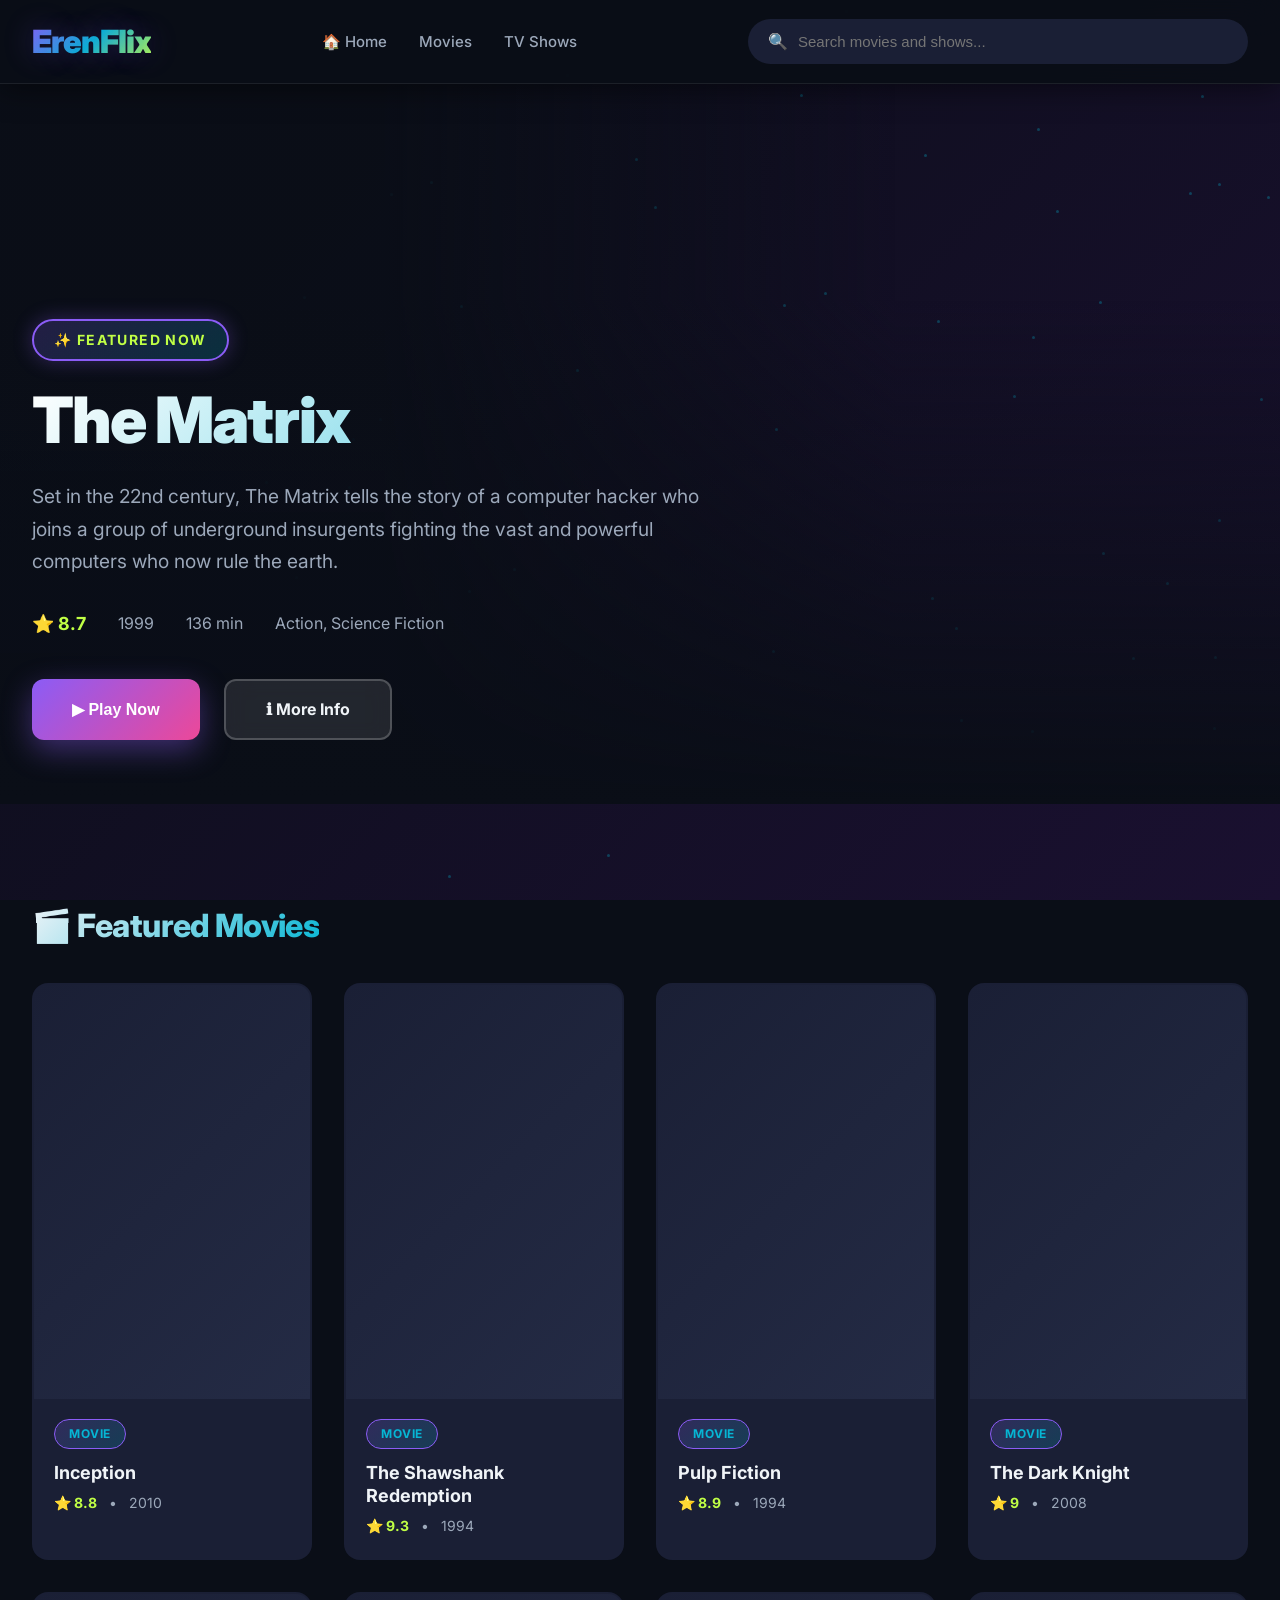
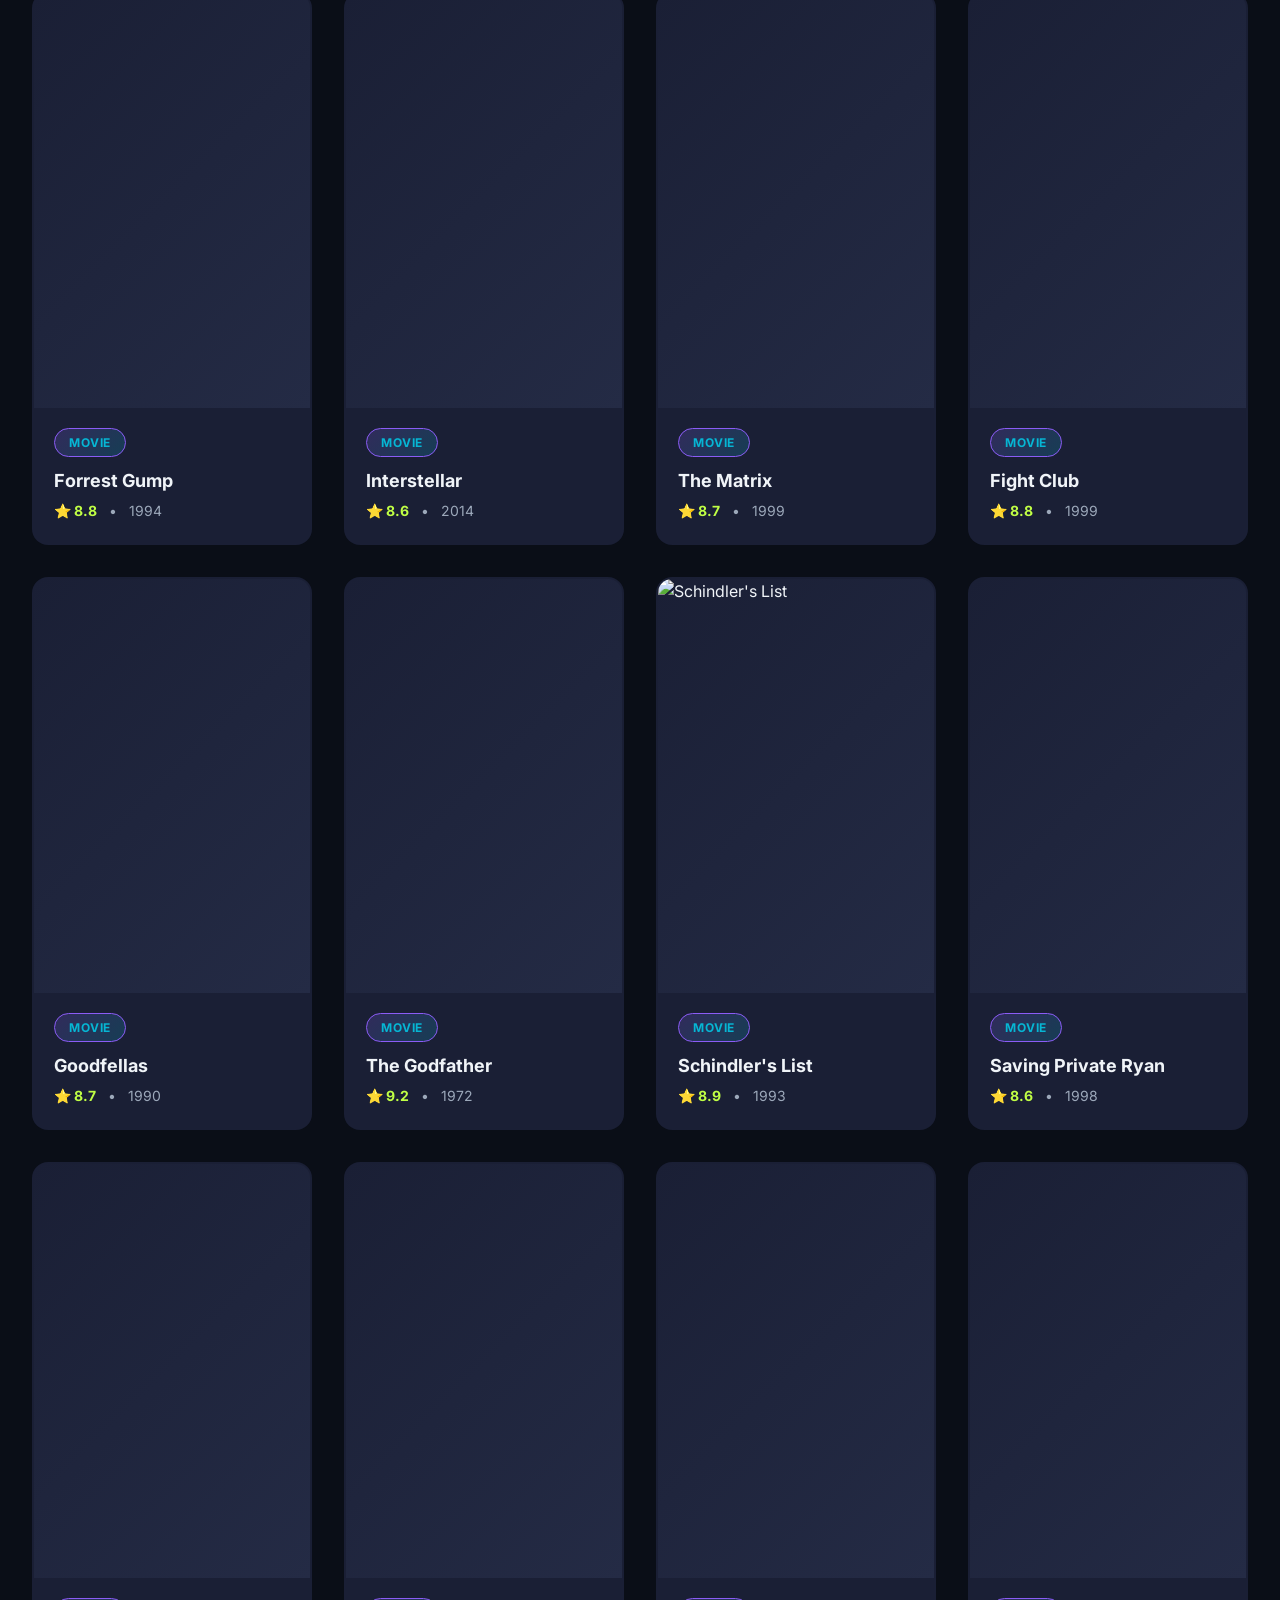
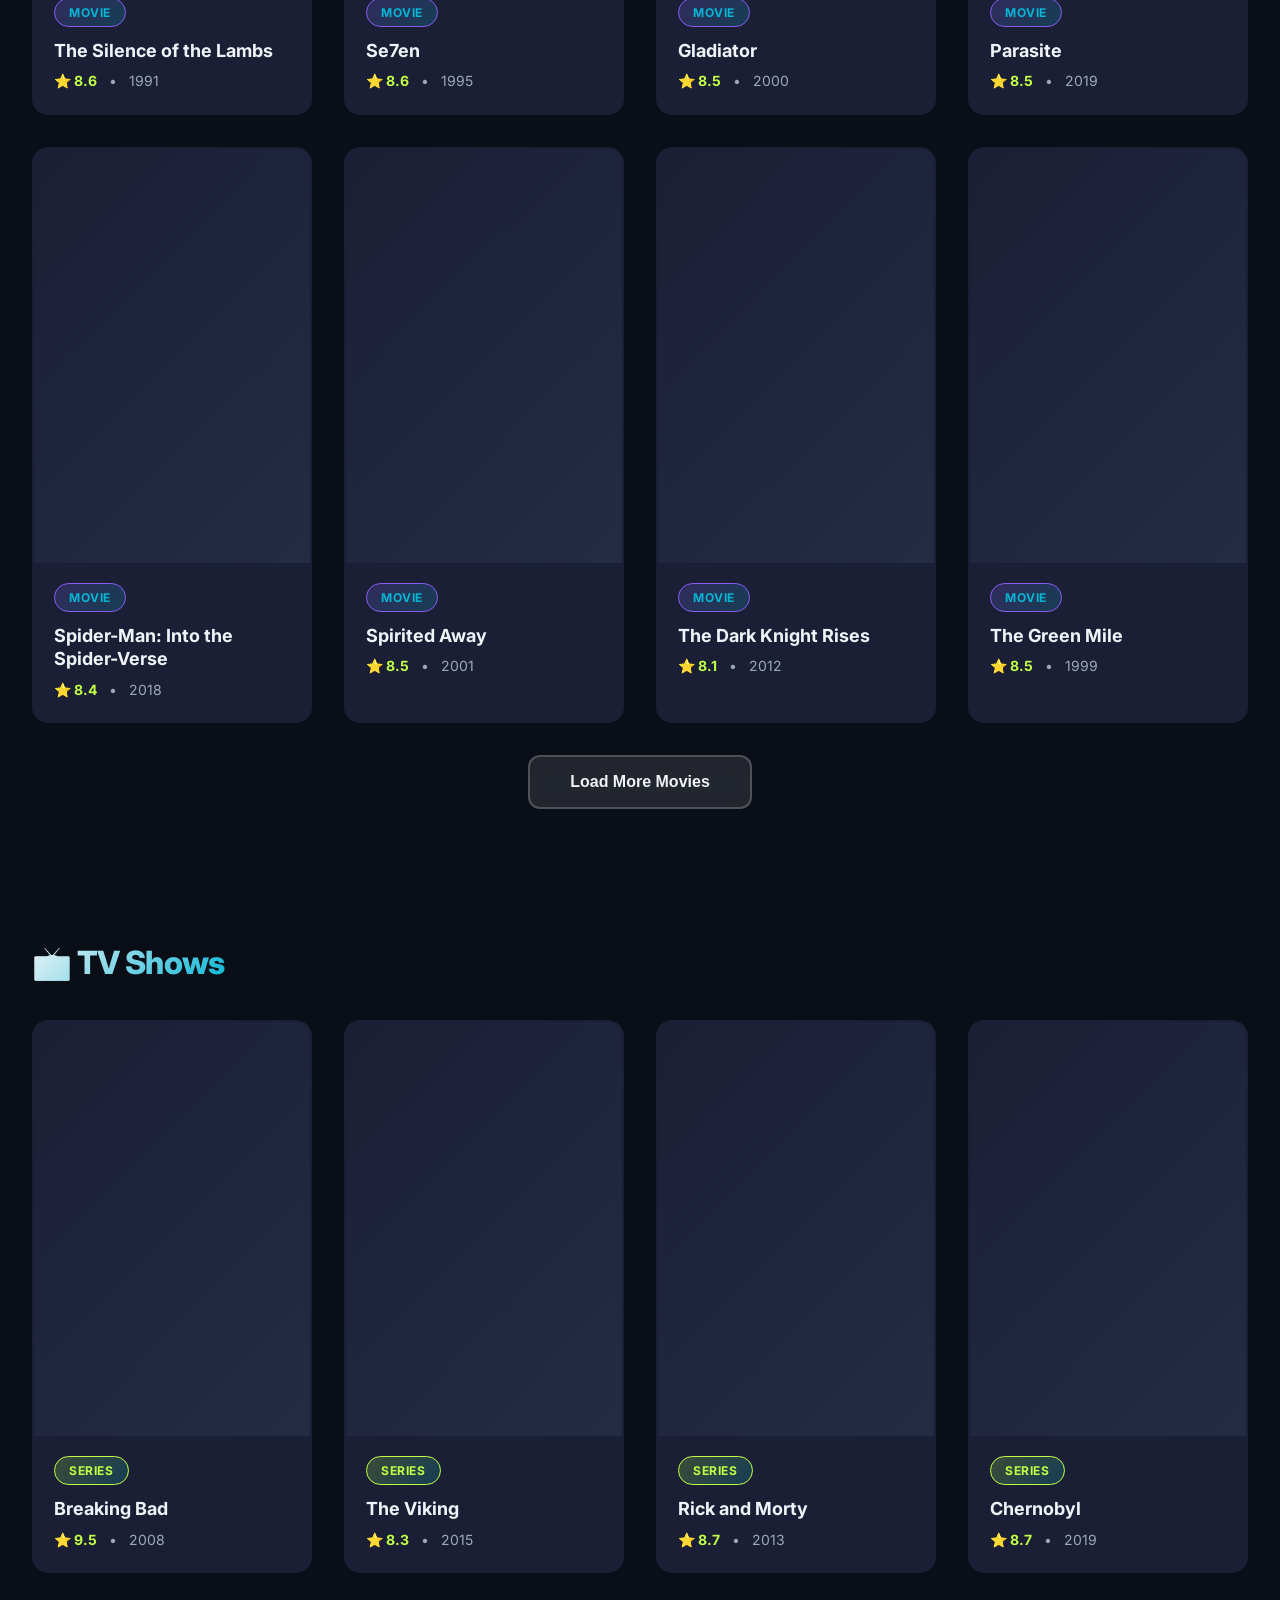
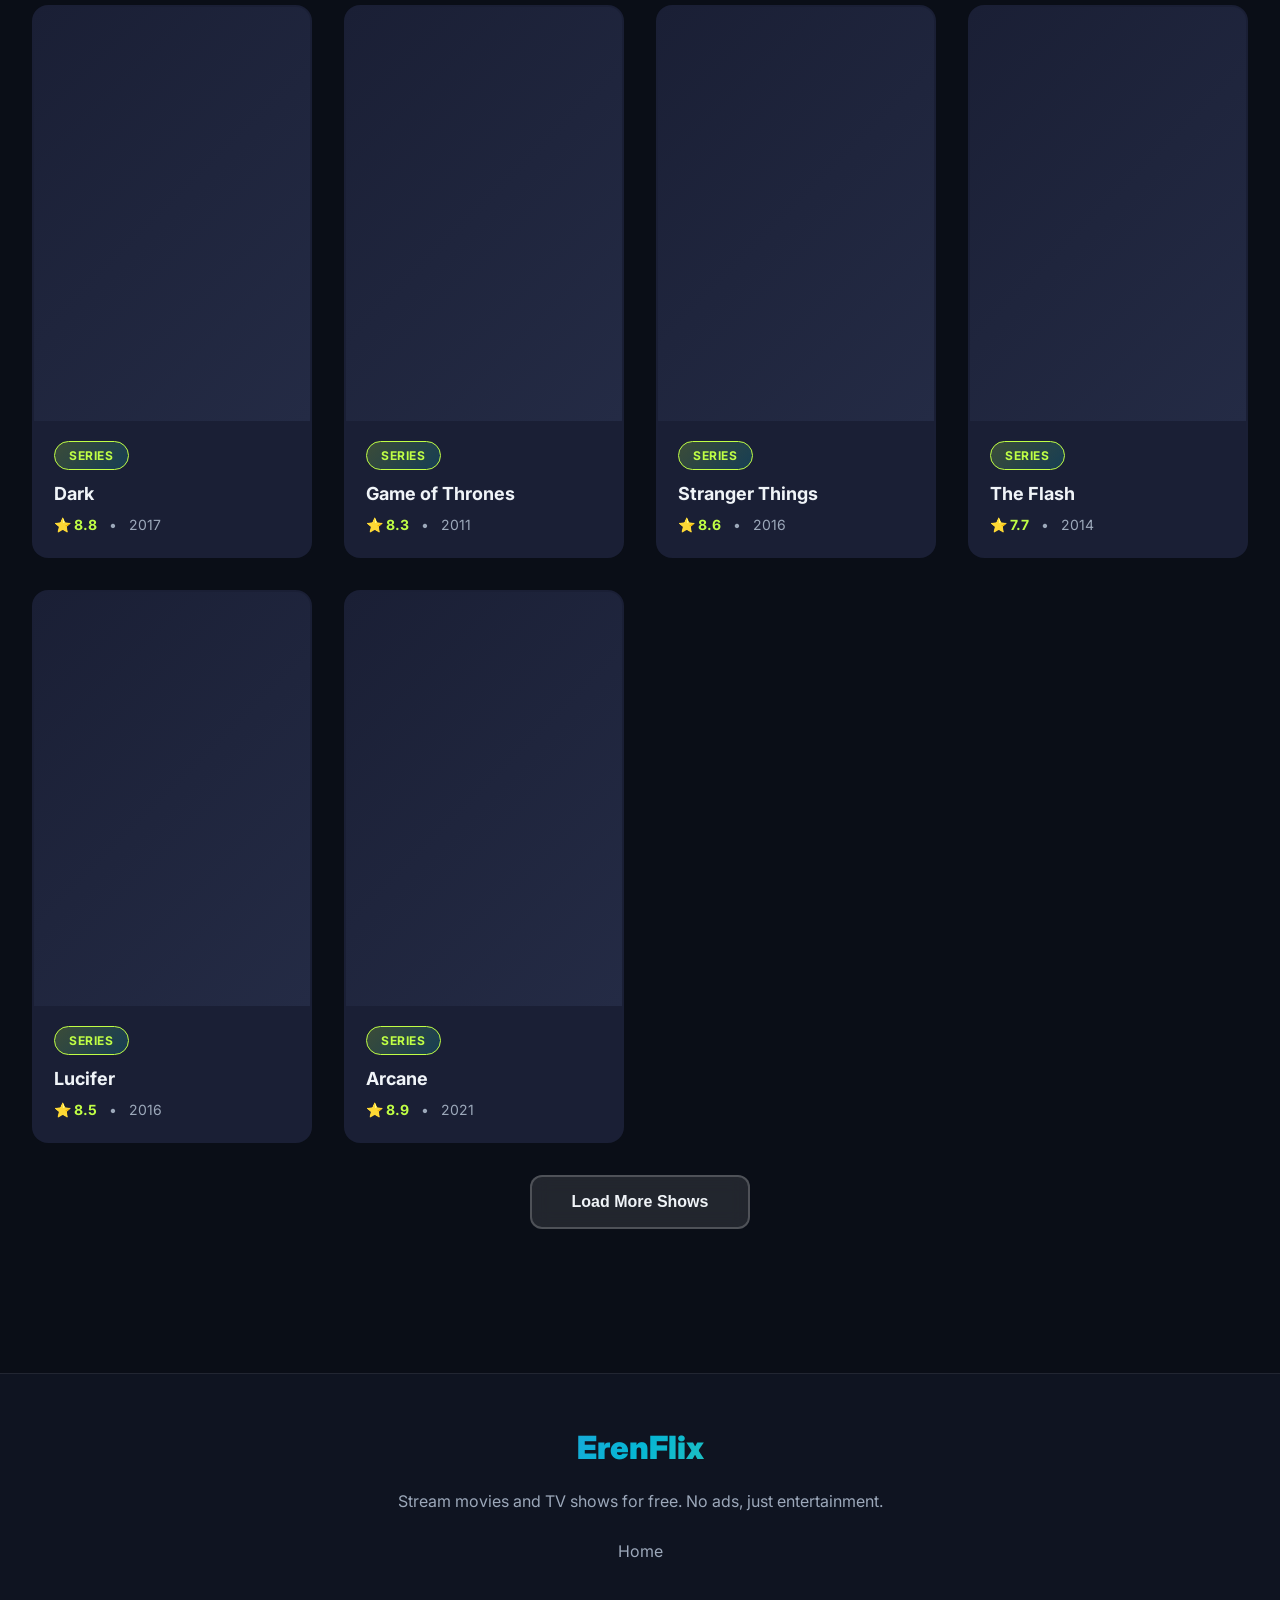
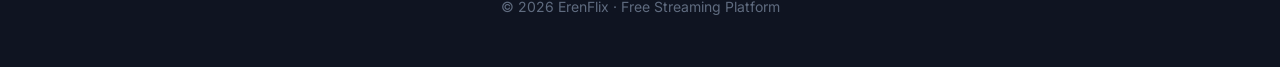
==== commit c5f8dc24: "Update index.html" ====
--- a/docs/index.html
+++ b/docs/index.html
@@ -7,15 +7,1082 @@
     <title>ErenFlix · Stream Movies & TV Shows Free</title>
     <meta name="description"
         content="Stream movies and TV shows for free with ErenFlix. No ads, no subscriptions, just entertainment.">
-    <meta http-equiv="refresh" content="0; url=erenflix.html">
+    <link rel="preconnect" href="https://fonts.googleapis.com">
+    <link rel="preconnect" href="https://fonts.gstatic.com" crossorigin>
+    <link href="https://fonts.googleapis.com/css2?family=Inter:wght@300;400;500;600;700;800;900&display=swap"
+        rel="stylesheet">
+    <style>
+        :root {
+            --bg-primary: #0a0e17;
+            --bg-secondary: #0f1421;
+            --surface: #1a1f35;
+            --surface-hover: #242b45;
+            --text-primary: #f0f4f8;
+            --text-secondary: #9ca8ba;
+            --text-muted: #5f6b7f;
+
+            /* ErenFlix Brand Colors */
+            --erenflix-purple: #8b5cf6;
+            --erenflix-cyan: #06b6d4;
+            --erenflix-lime: #c0ff45;
+            --erenflix-pink: #ec4899;
+
+            --border: rgba(255, 255, 255, 0.08);
+            --shadow: rgba(0, 0, 0, 0.5);
+            --glow-purple: rgba(139, 92, 246, 0.3);
+            --glow-cyan: rgba(6, 182, 212, 0.3);
+        }
+
+        * {
+            margin: 0;
+            padding: 0;
+            box-sizing: border-box;
+        }
+
+        html {
+            scroll-behavior: smooth;
+        }
+
+        body {
+            font-family: 'Inter', -apple-system, BlinkMacSystemFont, sans-serif;
+            background: var(--bg-primary);
+            color: var(--text-primary);
+            line-height: 1.6;
+            overflow-x: hidden;
+        }
+
+        /* Animated Background */
+        .bg-animation {
+            position: fixed;
+            top: 0;
+            left: 0;
+            width: 100%;
+            height: 100%;
+            z-index: -1;
+            background: linear-gradient(135deg, #0a0e17 0%, #1a1030 50%, #0a0e17 100%);
+            background-size: 200% 200%;
+            animation: gradientShift 20s ease infinite;
+        }
+
+        @keyframes gradientShift {
+
+            0%,
+            100% {
+                background-position: 0% 50%;
+            }
+
+            50% {
+                background-position: 100% 50%;
+            }
+        }
+
+        /* Floating particles */
+        .particles {
+            position: fixed;
+            width: 100%;
+            height: 100%;
+            top: 0;
+            left: 0;
+            z-index: -1;
+            pointer-events: none;
+        }
+
+        .particle {
+            position: absolute;
+            width: 3px;
+            height: 3px;
+            background: var(--erenflix-cyan);
+            border-radius: 50%;
+            opacity: 0.3;
+            animation: float 15s ease-in-out infinite;
+        }
+
+        @keyframes float {
+
+            0%,
+            100% {
+                transform: translateY(0) translateX(0);
+            }
+
+            25% {
+                transform: translateY(-50px) translateX(20px);
+            }
+
+            50% {
+                transform: translateY(-100px) translateX(-10px);
+            }
+
+            75% {
+                transform: translateY(-50px) translateX(-20px);
+            }
+        }
+
+        /* Navigation */
+        nav {
+            position: sticky;
+            top: 0;
+            z-index: 100;
+            background: rgba(10, 14, 23, 0.95);
+            backdrop-filter: blur(20px);
+            border-bottom: 1px solid var(--border);
+            box-shadow: 0 4px 30px rgba(0, 0, 0, 0.5);
+        }
+
+        .nav-container {
+            max-width: 1600px;
+            margin: 0 auto;
+            padding: 1rem 2rem;
+            display: flex;
+            align-items: center;
+            justify-content: space-between;
+            gap: 2rem;
+        }
+
+        .logo {
+            font-size: 2rem;
+            font-weight: 900;
+            letter-spacing: -0.03em;
+            background: linear-gradient(135deg, var(--erenflix-purple), var(--erenflix-cyan), var(--erenflix-lime));
+            -webkit-background-clip: text;
+            -webkit-text-fill-color: transparent;
+            background-clip: text;
+            text-decoration: none;
+            text-shadow: 0 0 30px var(--glow-purple);
+            animation: pulse 2s ease-in-out infinite;
+        }
+
+        @keyframes pulse {
+
+            0%,
+            100% {
+                opacity: 1;
+            }
+
+            50% {
+                opacity: 0.8;
+            }
+        }
+
+        .nav-links {
+            display: flex;
+            gap: 2rem;
+            list-style: none;
+        }
+
+        .nav-links a {
+            color: var(--text-secondary);
+            text-decoration: none;
+            font-weight: 500;
+            font-size: 0.9375rem;
+            transition: all 0.3s ease;
+            position: relative;
+        }
+
+        .nav-links a::after {
+            content: '';
+            position: absolute;
+            bottom: -5px;
+            left: 0;
+            width: 0;
+            height: 2px;
+            background: var(--erenflix-cyan);
+            transition: width 0.3s ease;
+        }
+
+        .nav-links a:hover {
+            color: var(--erenflix-cyan);
+        }
+
+        .nav-links a:hover::after {
+            width: 100%;
+        }
+
+        .search-box {
+            flex: 1;
+            max-width: 500px;
+            position: relative;
+        }
+
+        .search-input {
+            width: 100%;
+            padding: 0.75rem 1.25rem 0.75rem 3rem;
+            background: var(--surface);
+            border: 2px solid transparent;
+            border-radius: 50px;
+            color: var(--text-primary);
+            font-size: 0.9375rem;
+            transition: all 0.3s ease;
+        }
+
+        .search-input:focus {
+            outline: none;
+            border-color: var(--erenflix-purple);
+            box-shadow: 0 0 20px var(--glow-purple);
+        }
+
+        .search-icon {
+            position: absolute;
+            left: 1.25rem;
+            top: 50%;
+            transform: translateY(-50%);
+            color: var(--text-muted);
+            pointer-events: none;
+        }
+
+        /* Hero Section */
+        .hero {
+            position: relative;
+            height: 80vh;
+            min-height: 600px;
+            max-height: 900px;
+            display: flex;
+            align-items: flex-end;
+            overflow: hidden;
+            margin-bottom: 3rem;
+        }
+
+        .hero-bg {
+            position: absolute;
+            top: 0;
+            left: 0;
+            width: 100%;
+            height: 100%;
+            background-size: cover;
+            background-position: center;
+            filter: blur(0px);
+        }
+
+        .hero-overlay {
+            position: absolute;
+            top: 0;
+            left: 0;
+            width: 100%;
+            height: 100%;
+            background: linear-gradient(to top, var(--bg-primary) 0%, transparent 70%);
+        }
+
+        .hero-content {
+            position: relative;
+            z-index: 2;
+            max-width: 1600px;
+            margin: 0 auto;
+            padding: 0 2rem 4rem;
+            width: 100%;
+        }
+
+        .hero-badge {
+            display: inline-block;
+            padding: 0.5rem 1.25rem;
+            background: linear-gradient(135deg, rgba(139, 92, 246, 0.2), rgba(6, 182, 212, 0.2));
+            border: 2px solid var(--erenflix-purple);
+            border-radius: 50px;
+            color: var(--erenflix-lime);
+            font-size: 0.875rem;
+            font-weight: 700;
+            text-transform: uppercase;
+            letter-spacing: 0.1em;
+            margin-bottom: 1.5rem;
+            box-shadow: 0 0 20px var(--glow-purple);
+            animation: glow 2s ease-in-out infinite;
+        }
+
+        @keyframes glow {
+
+            0%,
+            100% {
+                box-shadow: 0 0 20px var(--glow-purple);
+            }
+
+            50% {
+                box-shadow: 0 0 40px var(--glow-cyan);
+            }
+        }
+
+        .hero-title {
+            font-size: clamp(2.5rem, 5vw, 5rem);
+            font-weight: 900;
+            letter-spacing: -0.03em;
+            margin-bottom: 1.5rem;
+            max-width: 900px;
+            line-height: 1.1;
+            background: linear-gradient(135deg, #ffffff, var(--erenflix-cyan));
+            -webkit-background-clip: text;
+            -webkit-text-fill-color: transparent;
+            background-clip: text;
+        }
+
+        .hero-description {
+            font-size: clamp(1rem, 1.5vw, 1.375rem);
+            color: var(--text-secondary);
+            max-width: 700px;
+            margin-bottom: 2rem;
+            line-height: 1.7;
+        }
+
+        .hero-meta {
+            display: flex;
+            align-items: center;
+            gap: 2rem;
+            flex-wrap: wrap;
+            margin-bottom: 2.5rem;
+        }
+
+        .meta-item {
+            display: flex;
+            align-items: center;
+            gap: 0.5rem;
+            font-size: 1rem;
+            color: var(--text-secondary);
+        }
+
+        .rating {
+            color: var(--erenflix-lime);
+            font-weight: 700;
+            font-size: 1.125rem;
+        }
+
+        .hero-buttons {
+            display: flex;
+            gap: 1.5rem;
+            flex-wrap: wrap;
+        }
+
+        .btn {
+            padding: 1rem 2.5rem;
+            border-radius: 12px;
+            font-weight: 700;
+            font-size: 1rem;
+            text-decoration: none;
+            display: inline-flex;
+            align-items: center;
+            gap: 0.75rem;
+            transition: all 0.3s ease;
+            border: none;
+            cursor: pointer;
+            position: relative;
+            overflow: hidden;
+        }
+
+        .btn::before {
+            content: '';
+            position: absolute;
+            top: 50%;
+            left: 50%;
+            width: 0;
+            height: 0;
+            border-radius: 50%;
+            background: rgba(255, 255, 255, 0.3);
+            transform: translate(-50%, -50%);
+            transition: width 0.6s, height 0.6s;
+        }
+
+        .btn:hover::before {
+            width: 300px;
+            height: 300px;
+        }
+
+        .btn-primary {
+            background: linear-gradient(135deg, var(--erenflix-purple), var(--erenflix-pink));
+            color: white;
+            box-shadow: 0 10px 30px rgba(139, 92, 246, 0.4);
+        }
+
+        .btn-primary:hover {
+            transform: translateY(-3px);
+            box-shadow: 0 15px 40px rgba(139, 92, 246, 0.6);
+        }
+
+        .btn-secondary {
+            background: rgba(255, 255, 255, 0.1);
+            color: var(--text-primary);
+            border: 2px solid rgba(255, 255, 255, 0.2);
+            backdrop-filter: blur(10px);
+        }
+
+        .btn-secondary:hover {
+            background: rgba(255, 255, 255, 0.15);
+            border-color: var(--erenflix-cyan);
+            transform: translateY(-3px);
+        }
+
+        /* Content Sections */
+        .content-section {
+            padding: 3rem 2rem;
+            max-width: 1600px;
+            margin: 0 auto;
+        }
+
+        .section-header {
+            display: flex;
+            justify-content: space-between;
+            align-items: center;
+            margin-bottom: 2rem;
+        }
+
+        .section-title {
+            font-size: 2rem;
+            font-weight: 800;
+            letter-spacing: -0.02em;
+            background: linear-gradient(135deg, var(--text-primary), var(--erenflix-cyan));
+            -webkit-background-clip: text;
+            -webkit-text-fill-color: transparent;
+            background-clip: text;
+        }
+
+        /* Card Grid */
+        .card-grid {
+            display: grid;
+            grid-template-columns: repeat(auto-fill, minmax(220px, 1fr));
+            gap: 2rem;
+        }
+
+        .content-card {
+            position: relative;
+            background: var(--surface);
+            border-radius: 16px;
+            overflow: hidden;
+            transition: all 0.4s cubic-bezier(0.4, 0, 0.2, 1);
+            border: 2px solid transparent;
+            cursor: pointer;
+        }
+
+        .content-card::before {
+            content: '';
+            position: absolute;
+            top: 0;
+            left: 0;
+            right: 0;
+            bottom: 0;
+            background: linear-gradient(135deg, var(--erenflix-purple), var(--erenflix-cyan));
+            opacity: 0;
+            transition: opacity 0.4s ease;
+            z-index: 0;
+        }
+
+        .content-card:hover {
+            transform: translateY(-12px) scale(1.02);
+            border-color: var(--erenflix-purple);
+            box-shadow:
+                0 25px 50px var(--shadow),
+                0 0 60px var(--glow-purple);
+        }
+
+        .content-card:hover::before {
+            opacity: 0.1;
+        }
+
+        .card-poster {
+            width: 100%;
+            aspect-ratio: 2/3;
+            position: relative;
+            overflow: hidden;
+            background: linear-gradient(135deg, #1a1f35, #242b45);
+        }
+
+        .card-poster img {
+            width: 100%;
+            height: 100%;
+            object-fit: cover;
+            transition: transform 0.4s ease;
+        }
+
+        .content-card:hover .card-poster img {
+            transform: scale(1.1);
+        }
+
+        .play-overlay {
+            position: absolute;
+            top: 0;
+            left: 0;
+            width: 100%;
+            height: 100%;
+            background: rgba(0, 0, 0, 0.7);
+            display: flex;
+            align-items: center;
+            justify-content: center;
+            opacity: 0;
+            transition: opacity 0.3s ease;
+        }
+
+        .content-card:hover .play-overlay {
+            opacity: 1;
+        }
+
+        .play-btn-icon {
+            width: 60px;
+            height: 60px;
+            background: linear-gradient(135deg, var(--erenflix-purple), var(--erenflix-pink));
+            border-radius: 50%;
+            display: flex;
+            align-items: center;
+            justify-content: center;
+            font-size: 1.5rem;
+            box-shadow: 0 10px 30px rgba(139, 92, 246, 0.6);
+            animation: pulse-play 2s ease-in-out infinite;
+        }
+
+        @keyframes pulse-play {
+
+            0%,
+            100% {
+                transform: scale(1);
+            }
+
+            50% {
+                transform: scale(1.1);
+            }
+        }
+
+        .card-content {
+            padding: 1.25rem;
+            position: relative;
+            z-index: 1;
+        }
+
+        .card-type {
+            display: inline-block;
+            padding: 0.25rem 0.875rem;
+            background: linear-gradient(135deg, rgba(139, 92, 246, 0.2), rgba(6, 182, 212, 0.2));
+            border: 1px solid var(--erenflix-purple);
+            border-radius: 50px;
+            color: var(--erenflix-cyan);
+            font-size: 0.75rem;
+            font-weight: 700;
+            text-transform: uppercase;
+            letter-spacing: 0.05em;
+            margin-bottom: 0.75rem;
+        }
+
+        .card-type.series {
+            background: linear-gradient(135deg, rgba(192, 255, 69, 0.2), rgba(6, 182, 212, 0.2));
+            border-color: var(--erenflix-lime);
+            color: var(--erenflix-lime);
+        }
+
+        .card-title {
+            font-size: 1.125rem;
+            font-weight: 700;
+            margin-bottom: 0.5rem;
+            line-height: 1.3;
+            color: var(--text-primary);
+        }
+
+        .card-meta {
+            display: flex;
+            align-items: center;
+            gap: 0.75rem;
+            font-size: 0.875rem;
+            color: var(--text-secondary);
+        }
+
+        .card-rating {
+            color: var(--erenflix-lime);
+            font-weight: 700;
+        }
+
+        /* Stream Modal */
+        .modal {
+            display: none;
+            position: fixed;
+            top: 0;
+            left: 0;
+            width: 100%;
+            height: 100%;
+            background: rgba(0, 0, 0, 0.95);
+            z-index: 1000;
+            align-items: center;
+            justify-content: center;
+            backdrop-filter: blur(10px);
+        }
+
+        .modal.active {
+            display: flex;
+        }
+
+        .modal-content {
+            width: 90%;
+            max-width: 1200px;
+            background: var(--surface);
+            border-radius: 24px;
+            padding: 2rem;
+            position: relative;
+            border: 2px solid var(--erenflix-purple);
+            box-shadow: 0 0 60px var(--glow-purple);
+        }
+
+        .modal-header {
+            display: flex;
+            justify-content: space-between;
+            align-items: center;
+            margin-bottom: 1.5rem;
+        }
+
+        .modal-title {
+            font-size: 1.75rem;
+            font-weight: 800;
+            background: linear-gradient(135deg, var(--erenflix-purple), var(--erenflix-cyan));
+            -webkit-background-clip: text;
+            -webkit-text-fill-color: transparent;
+            background-clip: text;
+        }
+
+        .close-modal {
+            width: 40px;
+            height: 40px;
+            background: rgba(255, 255, 255, 0.1);
+            border: none;
+            border-radius: 50%;
+            color: var(--text-primary);
+            font-size: 1.5rem;
+            cursor: pointer;
+            transition: all 0.3s ease;
+        }
+
+        .close-modal:hover {
+            background: var(--erenflix-purple);
+            transform: rotate(90deg);
+        }
+
+        .player-wrapper {
+            width: 100%;
+            aspect-ratio: 16/9;
+            background: #000;
+            border-radius: 12px;
+            overflow: hidden;
+        }
+
+        .player-wrapper iframe {
+            width: 100%;
+            height: 100%;
+            border: none;
+        }
+
+        /* Footer */
+        footer {
+            background: var(--bg-secondary);
+            border-top: 1px solid var(--border);
+            padding: 3rem 2rem;
+            margin-top: 4rem;
+        }
+
+        .footer-content {
+            max-width: 1600px;
+            margin: 0 auto;
+            text-align: center;
+        }
+
+        .footer-logo {
+            font-size: 2rem;
+            font-weight: 900;
+            background: linear-gradient(135deg, var(--erenflix-purple), var(--erenflix-cyan), var(--erenflix-lime));
+            -webkit-background-clip: text;
+            -webkit-text-fill-color: transparent;
+            background-clip: text;
+            margin-bottom: 1rem;
+        }
+
+        .footer-links {
+            display: flex;
+            justify-content: center;
+            gap: 2rem;
+            margin: 1.5rem 0;
+            flex-wrap: wrap;
+        }
+
+        .footer-links a {
+            color: var(--text-secondary);
+            text-decoration: none;
+            transition: color 0.3s ease;
+        }
+
+        .footer-links a:hover {
+            color: var(--erenflix-cyan);
+        }
+
+        /* Loading State */
+        .loading {
+            text-align: center;
+            padding: 4rem 2rem;
+            color: var(--text-secondary);
+        }
+
+        .spinner {
+            width: 50px;
+            height: 50px;
+            border: 3px solid var(--border);
+            border-top-color: var(--erenflix-purple);
+            border-radius: 50%;
+            animation: spin 1s linear infinite;
+            margin: 0 auto 1rem;
+        }
+
+        @keyframes spin {
+            to {
+                transform: rotate(360deg);
+            }
+        }
+
+        /* Responsive */
+        @media (max-width: 768px) {
+            .nav-container {
+                padding: 1rem;
+                flex-wrap: wrap;
+            }
+
+            .search-box {
+                order: 3;
+                width: 100%;
+                max-width: none;
+            }
+
+            .hero-content {
+                padding: 0 1rem 3rem;
+            }
+
+            .content-section {
+                padding: 2rem 1rem;
+            }
+
+            .card-grid {
+                grid-template-columns: repeat(auto-fill, minmax(150px, 1fr));
+                gap: 1rem;
+            }
+        }
+    </style>
+</head>
+
+<body>
+    <!-- Animated Background -->
+    <div class="bg-animation"></div>
+    <div class="particles" id="particles"></div>
+
+    <!-- Navigation -->
+    <nav>
+        <div class="nav-container">
+            <a href="index.html" class="logo">ErenFlix</a>
+            <ul class="nav-links">
+                <li><a href="index.html">🏠 Home</a></li>
+                <li><a href="#movies">Movies</a></li>
+                <li><a href="#series">TV Shows</a></li>
+            </ul>
+            <div class="search-box">
+                <span class="search-icon">🔍</span>
+                <input type="search" class="search-input" id="searchInput" placeholder="Search movies and shows..."
+                    autocomplete="off">
+            </div>
+        </div>
+    </nav>
+
+    <!-- Hero Section -->
+    <section class="hero" id="hero">
+        <div class="hero-bg" id="heroBg"></div>
+        <div class="hero-overlay"></div>
+        <div class="hero-content">
+            <span class="hero-badge">✨ Featured Now</span>
+            <h1 class="hero-title" id="heroTitle">Loading...</h1>
+            <p class="hero-description" id="heroDescription">Loading description...</p>
+            <div class="hero-meta">
+                <div class="meta-item">
+                    <span class="rating" id="heroRating">⭐ 8.8</span>
+                </div>
+                <div class="meta-item" id="heroYear">2010</div>
+                <div class="meta-item" id="heroDuration">148 min</div>
+                <div class="meta-item" id="heroGenre">Thriller</div>
+            </div>
+            <div class="hero-buttons">
+                <button class="btn btn-primary" id="heroPlayBtn">
+                    ▶ Play Now
+                </button>
+                <a href="#movies" class="btn btn-secondary">
+                    ℹ More Info
+                </a>
+            </div>
+        </div>
+    </section>
+
+    <!-- Movies Section -->
+    <section class="content-section" id="movies">
+        <div class="section-header">
+            <h2 class="section-title">🎬 Featured Movies</h2>
+        </div>
+        <div class="card-grid" id="moviesGrid">
+            <div class="loading">
+                <div class="spinner"></div>
+                <p>Loading movies...</p>
+            </div>
+        </div>
+    </section>
+
+    <!-- Series Section -->
+    <section class="content-section" id="series">
+        <div class="section-header">
+            <h2 class="section-title">📺 TV Shows</h2>
+        </div>
+        <div class="card-grid" id="seriesGrid">
+            <div class="loading">
+                <div class="spinner"></div>
+                <p>Loading TV shows...</p>
+            </div>
+        </div>
+    </section>
+
+    <!-- Stream Modal -->
+    <div class="modal" id="streamModal">
+        <div class="modal-content">
+            <div class="modal-header">
+                <h3 class="modal-title" id="modalTitle">Now Playing</h3>
+                <button class="close-modal" onclick="closeModal()">×</button>
+            </div>
+            <div class="player-wrapper">
+                <iframe id="player" allowfullscreen></iframe>
+            </div>
+        </div>
+    </div>
+
+    <!-- Footer -->
+    <footer>
+        <div class="footer-content">
+            <div class="footer-logo">ErenFlix</div>
+            <p style="color: var(--text-secondary); margin: 1rem 0;">Stream movies and TV shows for free. No ads, just
+                entertainment.</p>
+            <div class="footer-links">
+                <a href="index.html">Home</a>
+            </div>
+            <p style="color: var(--text-muted); font-size: 0.875rem; margin-top: 2rem;">© 2026 ErenFlix · Free Streaming
+                Platform</p>
+        </div>
+    </footer>
+
+    <script src="data/library_generator.js"></script>
     <script>
-        // JavaScript redirect as backup
-        window.location.href = "erenflix.html";
+        const TMDB_IMAGE_BASE = 'https://image.tmdb.org/t/p/';
+        let allMovies = [];
+        let allSeries = [];
+        let featuredMovie = null;
+
+        // Pagination state
+        let displayedMovies = 0;
+        let displayedSeries = 0;
+        const ITEMS_PER_PAGE = 24;
+
+        // Create particles
+        function createParticles() {
+            const container = document.getElementById('particles');
+            for (let i = 0; i < 50; i++) {
+                const particle = document.createElement('div');
+                particle.className = 'particle';
+                particle.style.left = Math.random() * 100 + '%';
+                particle.style.top = Math.random() * 100 + '%';
+                particle.style.animationDelay = Math.random() * 15 + 's';
+                particle.style.animationDuration = (15 + Math.random() * 10) + 's';
+                container.appendChild(particle);
+            }
+        }
+
+        // Load data
+        async function loadData() {
+            try {
+                // Try determining if we have the large dataset
+                const [moviesRes, seriesRes] = await Promise.all([
+                    fetch('data/movies_extended.json'),
+                    fetch('data/series_extended.json')
+                ]);
+
+                let loadedMovies = await moviesRes.json();
+                let loadedSeries = await seriesRes.json();
+
+                // If dataset is small (script failed), generate client-side expansion
+                if (loadedMovies.length < 100 && window.LibraryGenerator) {
+                    console.log('Expanding library client-side...');
+                    const generatedMovies = LibraryGenerator.generateMovies(1500, loadedMovies.length + 1);
+                    const generatedSeries = LibraryGenerator.generateSeries(500, loadedSeries.length + 1);
+
+                    allMovies = [...loadedMovies, ...generatedMovies];
+                    allSeries = [...loadedSeries, ...generatedSeries];
+                } else {
+                    allMovies = loadedMovies;
+                    allSeries = loadedSeries;
+                }
+
+                // Featured movie (random from top rated real movies)
+                const realMovies = allMovies.filter(m => m.overview && m.overview.length > 80);
+                const topRated = realMovies.filter(m => m.rating >= 8.0);
+                featuredMovie = topRated[Math.floor(Math.random() * topRated.length)] || allMovies[0];
+
+                renderHero();
+
+                // Initial render
+                loadMoreMovies();
+                loadMoreSeries();
+
+                // Add "Load More" buttons
+                setupLoadMore();
+
+            } catch (error) {
+                console.error('Error loading data:', error);
+            }
+        }
+
+        function setupLoadMore() {
+            // Add sentinel elements for infinite scroll or buttons
+            const movieGrid = document.getElementById('moviesGrid');
+            const seriesGrid = document.getElementById('seriesGrid');
+
+            const movieBtn = document.createElement('button');
+            movieBtn.className = 'btn btn-secondary';
+            movieBtn.style.margin = '2rem auto';
+            movieBtn.style.display = 'block';
+            movieBtn.textContent = 'Load More Movies';
+            movieBtn.onclick = loadMoreMovies;
+            movieGrid.after(movieBtn);
+
+            const seriesBtn = document.createElement('button');
+            seriesBtn.className = 'btn btn-secondary';
+            seriesBtn.style.margin = '2rem auto';
+            seriesBtn.style.display = 'block';
+            seriesBtn.textContent = 'Load More Shows';
+            seriesBtn.onclick = loadMoreSeries;
+            seriesGrid.after(seriesBtn);
+        }
+
+        function loadMoreMovies() {
+            const grid = document.getElementById('moviesGrid');
+            // If first load, clear loading spinner
+            if (displayedMovies === 0) grid.innerHTML = '';
+
+            const nextBatch = allMovies.slice(displayedMovies, displayedMovies + ITEMS_PER_PAGE);
+            if (nextBatch.length === 0) return;
+
+            nextBatch.forEach(movie => {
+                grid.appendChild(createCard(movie, 'movie'));
+            });
+            displayedMovies += nextBatch.length;
+        }
+
+        function loadMoreSeries() {
+            const grid = document.getElementById('seriesGrid');
+            if (displayedSeries === 0) grid.innerHTML = '';
+
+            const nextBatch = allSeries.slice(displayedSeries, displayedSeries + ITEMS_PER_PAGE);
+            if (nextBatch.length === 0) return;
+
+            nextBatch.forEach(show => {
+                grid.appendChild(createCard(show, 'series'));
+            });
+            displayedSeries += nextBatch.length;
+        }
+
+        // Render hero
+        function renderHero() {
+            if (!featuredMovie) return;
+            const backdropUrl = (featuredMovie.backdrop && featuredMovie.backdrop.startsWith('/'))
+                ? `${TMDB_IMAGE_BASE}original${featuredMovie.backdrop}`
+                : 'https://image.tmdb.org/t/p/original/s3TBrRGB1iav7gFOCNx3H31MoES.jpg';
+
+            document.getElementById('heroBg').style.backgroundImage = `linear-gradient(to right, rgba(10,14,23,0.9) 30%, transparent 70%), url('${backdropUrl}')`;
+            document.getElementById('heroTitle').textContent = featuredMovie.title;
+            document.getElementById('heroDescription').textContent = featuredMovie.overview;
+            document.getElementById('heroYear').textContent = featuredMovie.year;
+            document.getElementById('heroDuration').textContent = featuredMovie.runtime ? `${featuredMovie.runtime} min` : `${featuredMovie.seasons} seasons`;
+            document.getElementById('heroGenre').textContent = featuredMovie.genres.join(', ');
+            document.getElementById('heroRating').textContent = `⭐ ${featuredMovie.rating}`;
+            document.getElementById('heroPlayBtn').onclick = () => openStream(featuredMovie, 'movie');
+        }
+
+        // Create card
+        function createCard(item, type) {
+            const card = document.createElement('div');
+            card.className = 'content-card';
+
+            // Handle both full paths and generated paths
+            let posterSrc = '';
+            if (item.poster && item.poster.startsWith('/')) {
+                posterSrc = `${TMDB_IMAGE_BASE}w500${item.poster}`;
+            } else {
+                // Fallback / generated
+                posterSrc = 'https://via.placeholder.com/500x750/1a1f35/9ca8ba?text=' + encodeURIComponent(item.title);
+            }
+
+            const isSeries = type === 'series';
+            card.innerHTML = `
+                <div class="card-poster">
+                    <img src="${posterSrc}" alt="${item.title}" loading="lazy" onerror="this.src='https://via.placeholder.com/500x750/1a1f35/9ca8ba?text=${encodeURIComponent(item.title)}'">
+                    <div class="play-overlay"><div class="play-btn-icon">▶</div></div>
+                </div>
+                <div class="card-content">
+                    <span class="card-type ${isSeries ? 'series' : ''}">${isSeries ? 'Series' : 'Movie'}</span>
+                    <h3 class="card-title">${item.title}</h3>
+                    <div class="card-meta">
+                        <span class="card-rating">⭐ ${item.rating}</span>
+                        <span>•</span>
+                        <span>${item.year}</span>
+                    </div>
+                </div>
+            `;
+            card.onclick = () => openStream(item, type);
+            return card;
+        }
+
+        // Open stream modal
+        function openStream(item, type) {
+            const modal = document.getElementById('streamModal');
+            document.getElementById('modalTitle').textContent = item.title;
+            const streamUrl = type === 'movie'
+                ? `https://vidsrc.xyz/embed/movie/${item.tmdb_id}`
+                : `https://vidsrc.xyz/embed/tv/${item.tmdb_id}/1/1`;
+            document.getElementById('player').src = streamUrl;
+            modal.classList.add('active');
+        }
+
+        // Close modal
+        function closeModal() {
+            const modal = document.getElementById('streamModal');
+            document.getElementById('player').src = '';
+            modal.classList.remove('active');
+        }
+
+        // Search functionality with Debounce
+        let searchTimeout;
+        document.getElementById('searchInput').addEventListener('input', (e) => {
+            clearTimeout(searchTimeout);
+            const query = e.target.value.toLowerCase().trim();
+
+            searchTimeout = setTimeout(() => {
+                if (!query) {
+                    // Reset to initial pagination state
+                    displayedMovies = 0;
+                    displayedSeries = 0;
+                    loadMoreMovies();
+                    loadMoreSeries();
+                    return;
+                }
+
+                const filteredMovies = allMovies.filter(m =>
+                    m.title.toLowerCase().includes(query) ||
+                    m.year.toString().includes(query)
+                );
+                const filteredSeries = allSeries.filter(s =>
+                    s.title.toLowerCase().includes(query) ||
+                    s.year.toString().includes(query)
+                );
+
+                const moviesGrid = document.getElementById('moviesGrid');
+                moviesGrid.innerHTML = '';
+                filteredMovies.forEach(m => moviesGrid.appendChild(createCard(m, 'movie')));
+
+                const seriesGrid = document.getElementById('seriesGrid');
+                seriesGrid.innerHTML = '';
+                filteredSeries.forEach(s => seriesGrid.appendChild(createCard(s, 'series')));
+            }, 300);
+        });
+
+        // Event Listeners
+        document.addEventListener('keydown', (e) => { if (e.key === 'Escape') closeModal(); });
+        document.getElementById('streamModal').addEventListener('click', (e) => { if (e.target.id === 'streamModal') closeModal(); });
+
+        createParticles();
+        loadData();
     </script>
-</head>
-
-<body>
-    <p>Redirecting to ErenFlix...</p>
 </body>
 
 </html>
